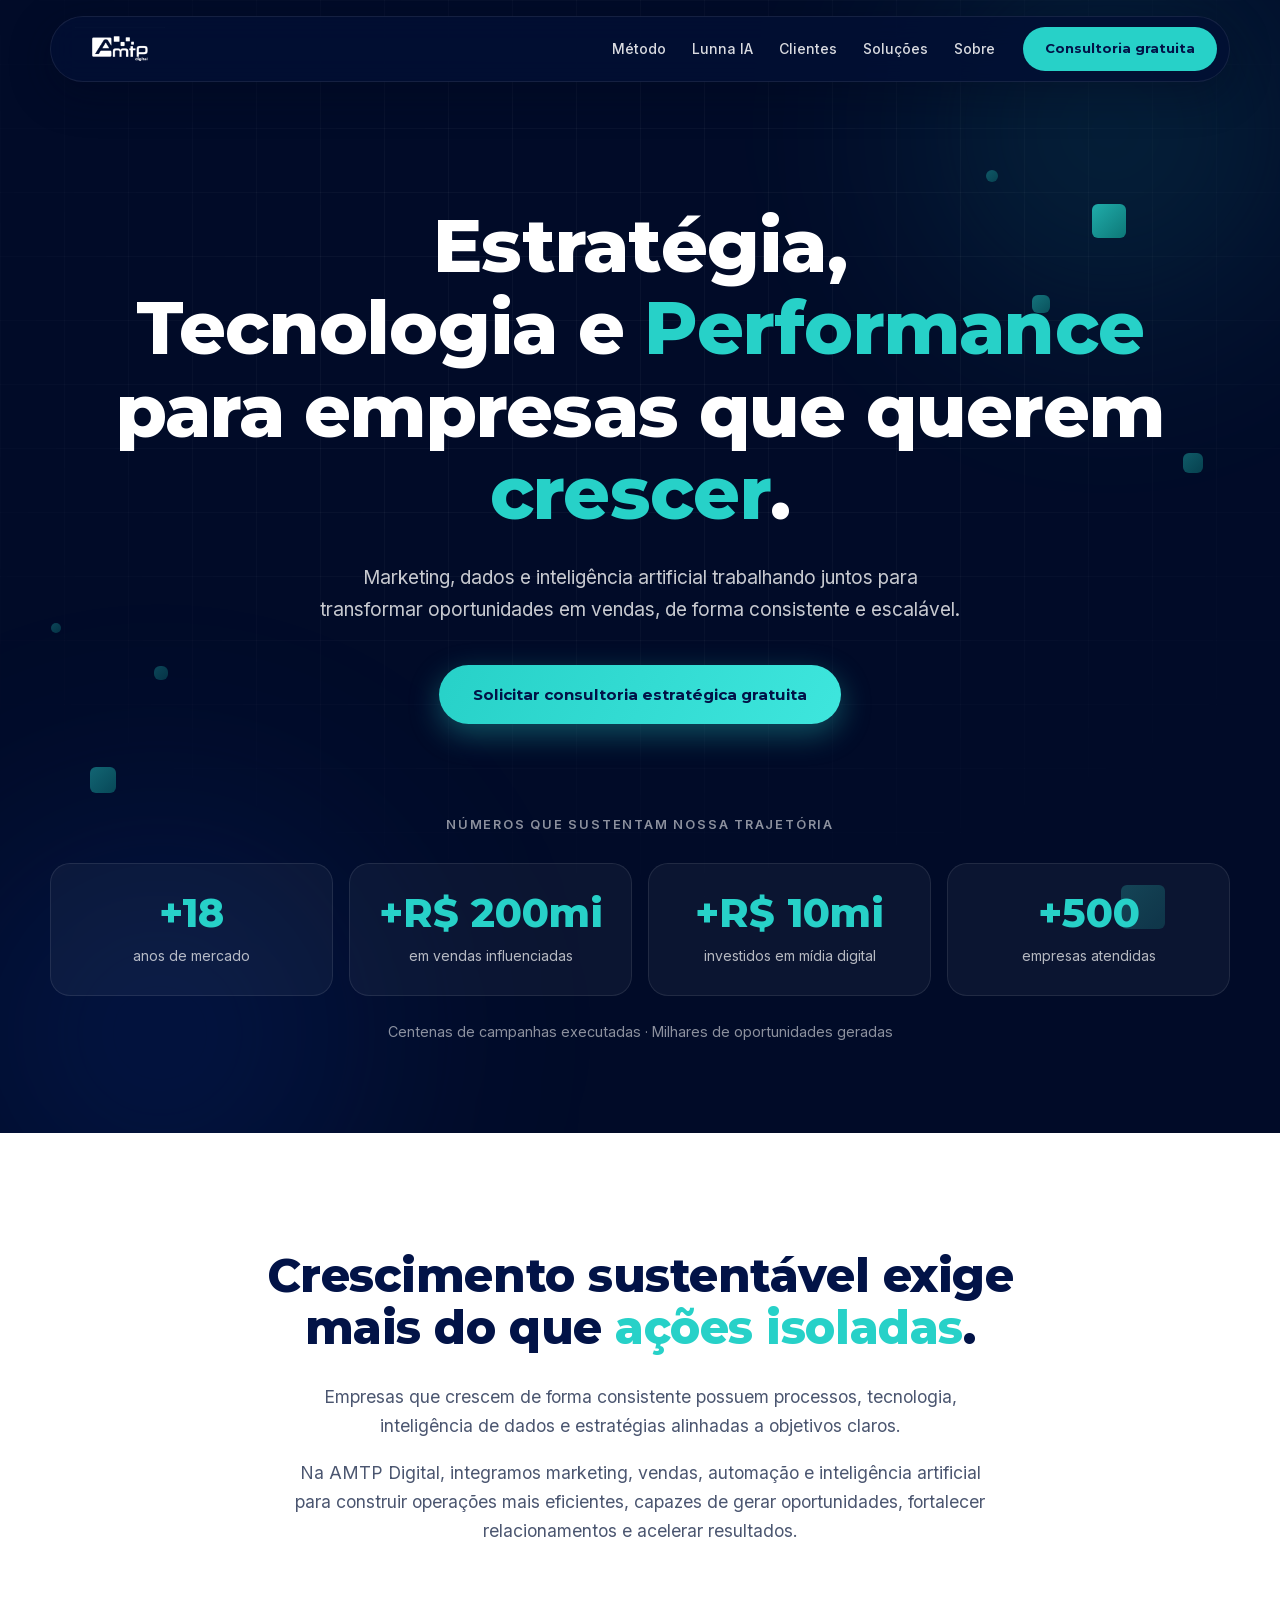
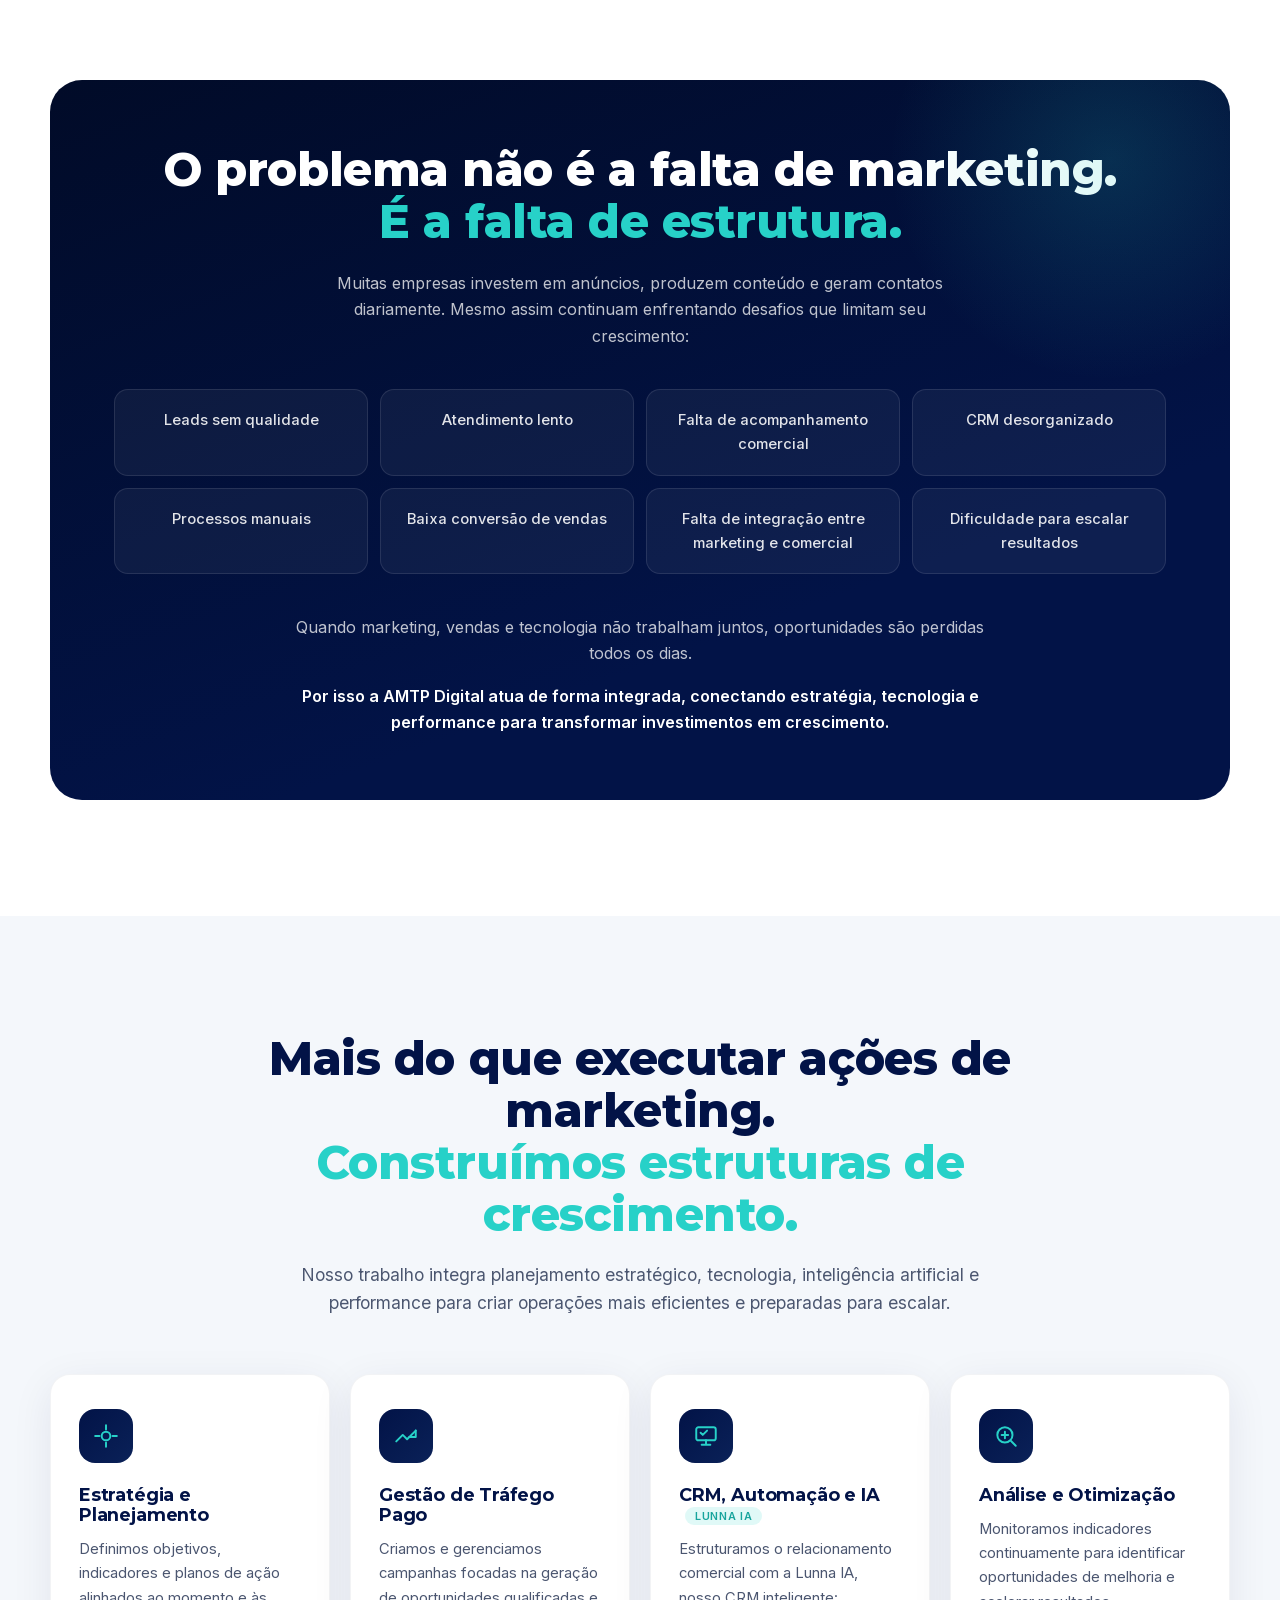
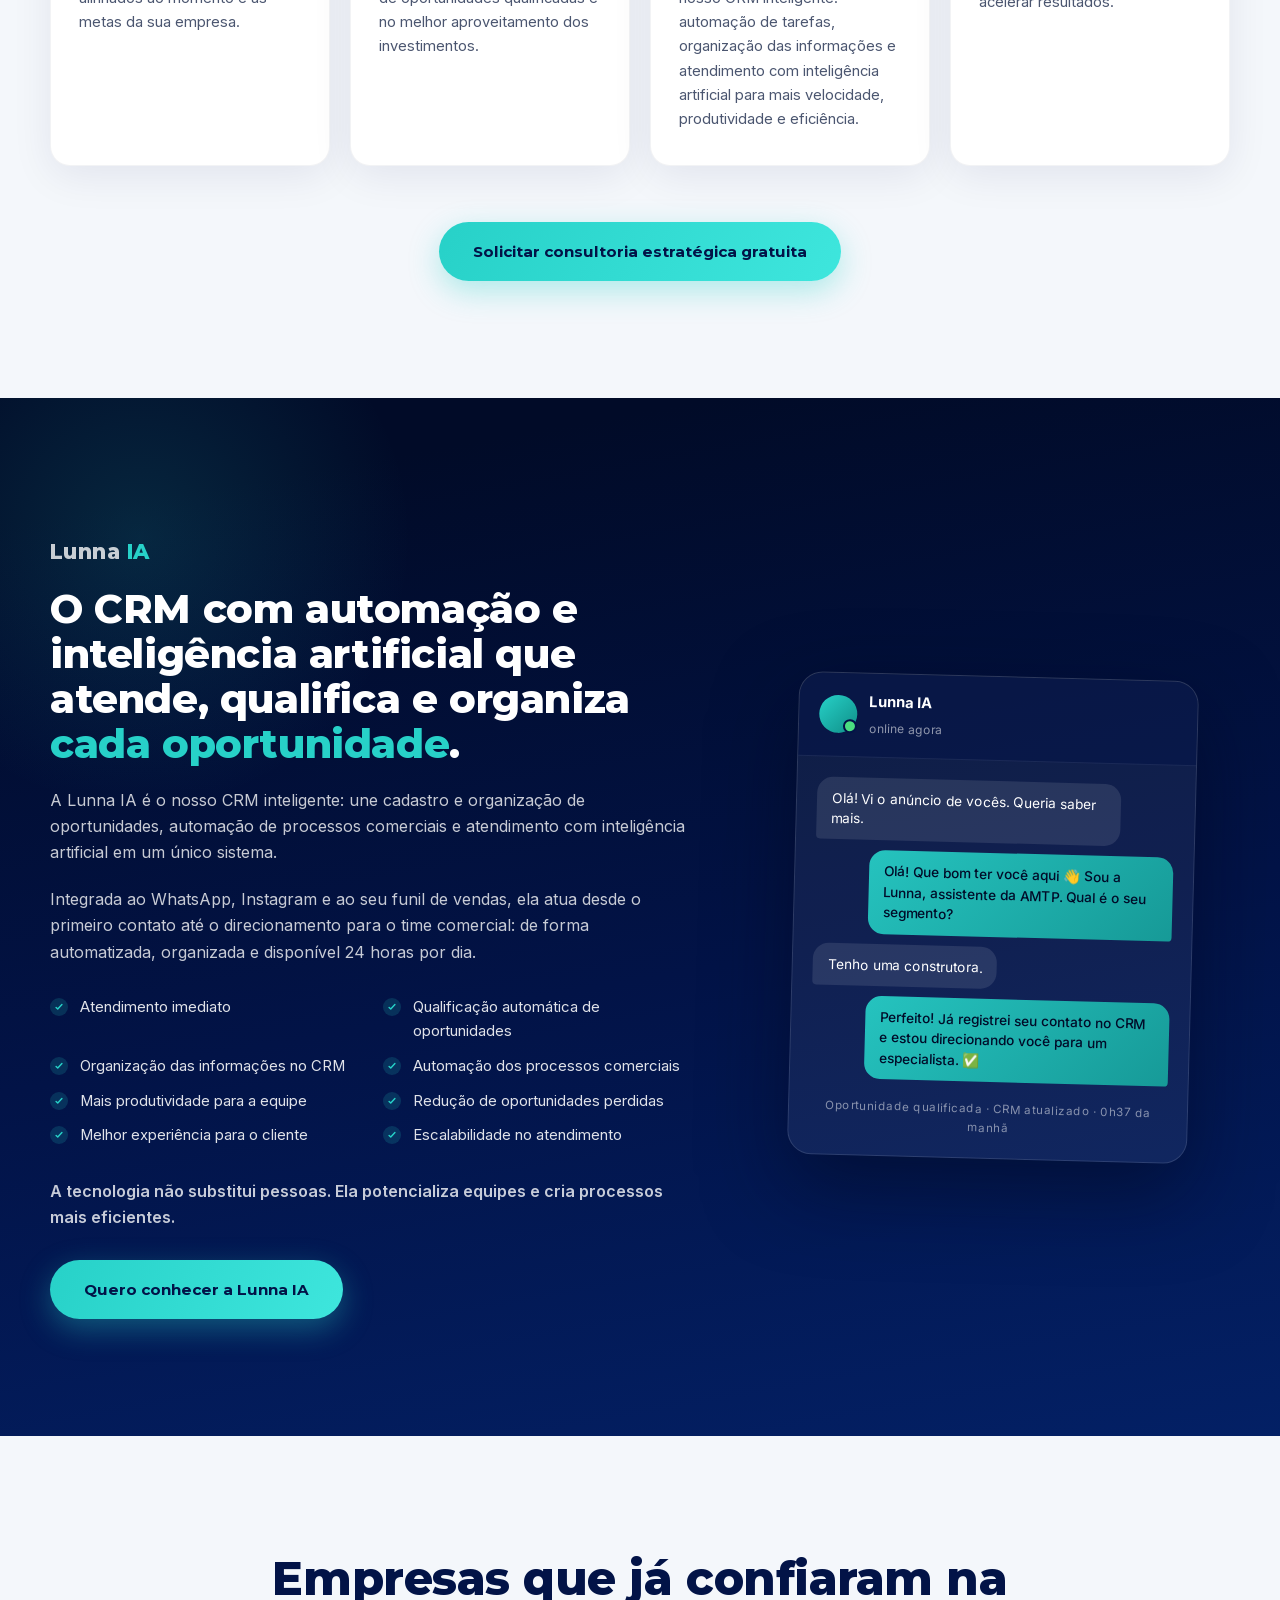
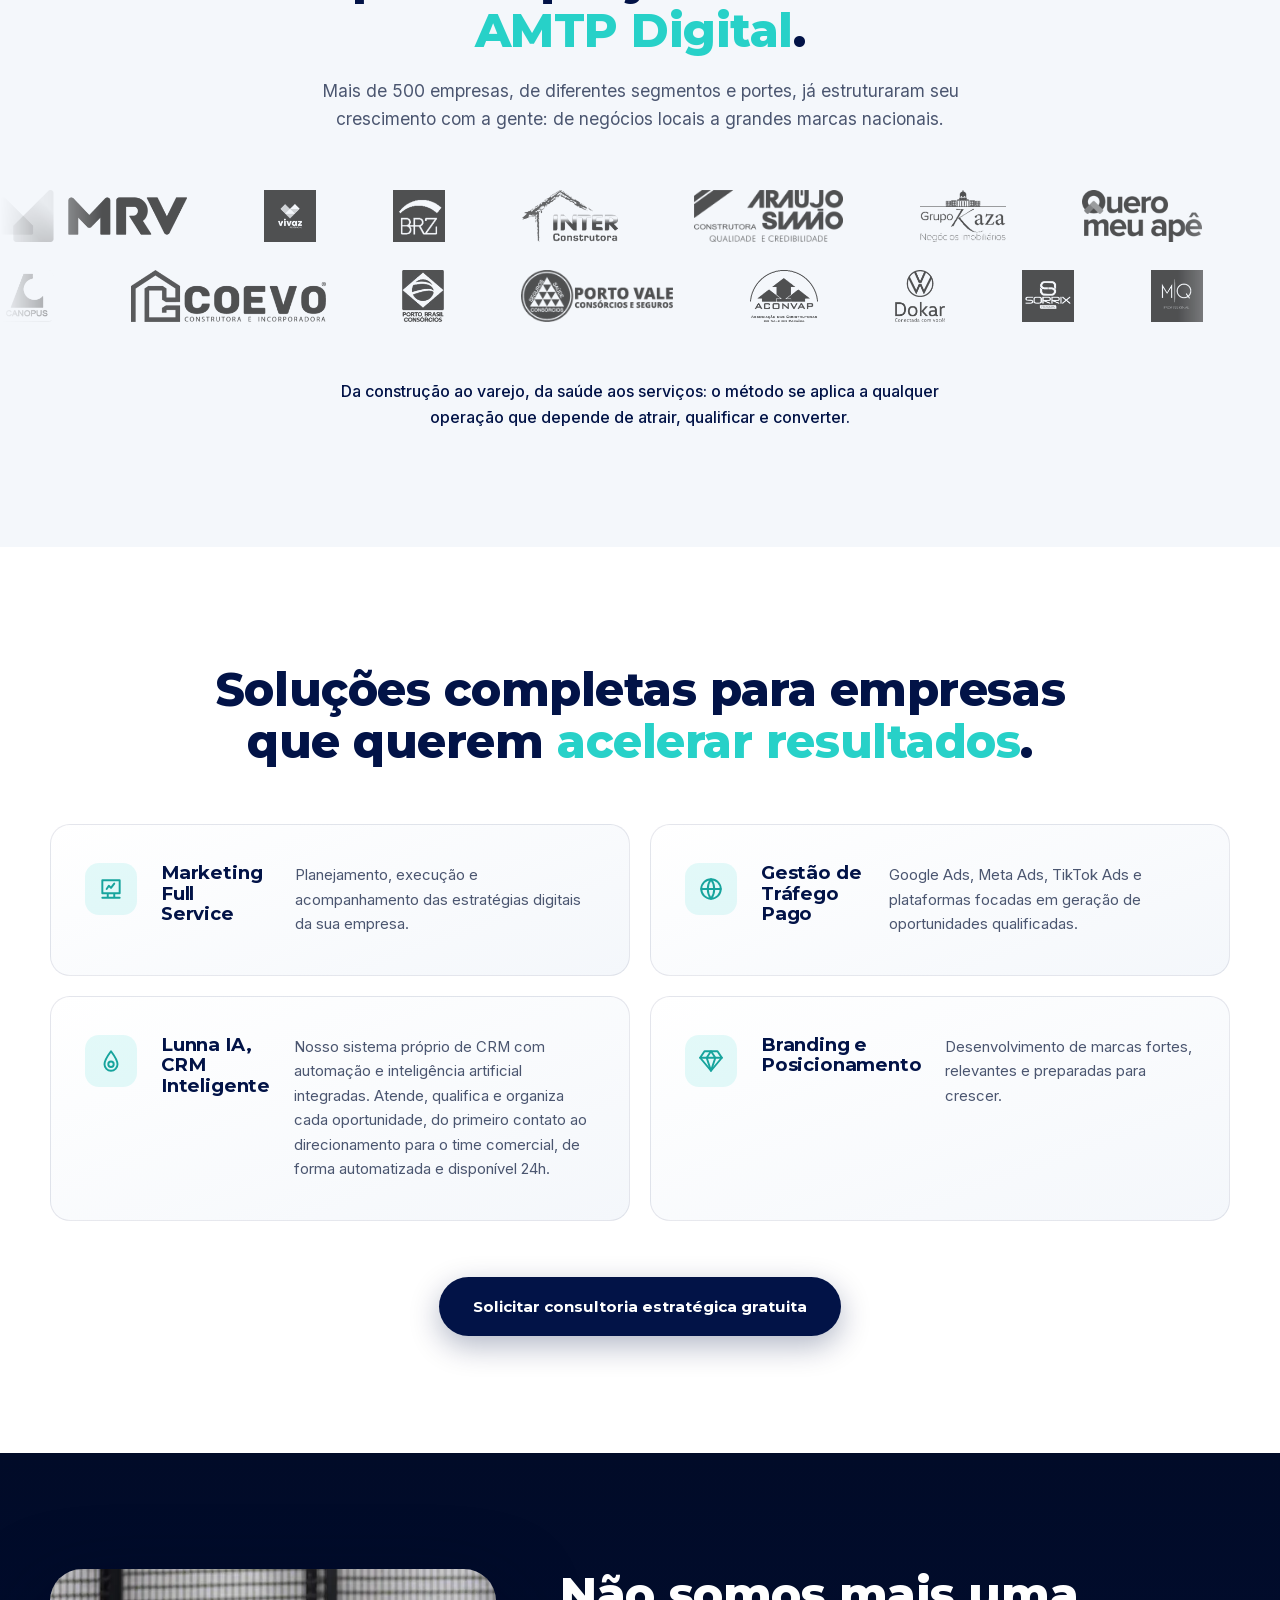
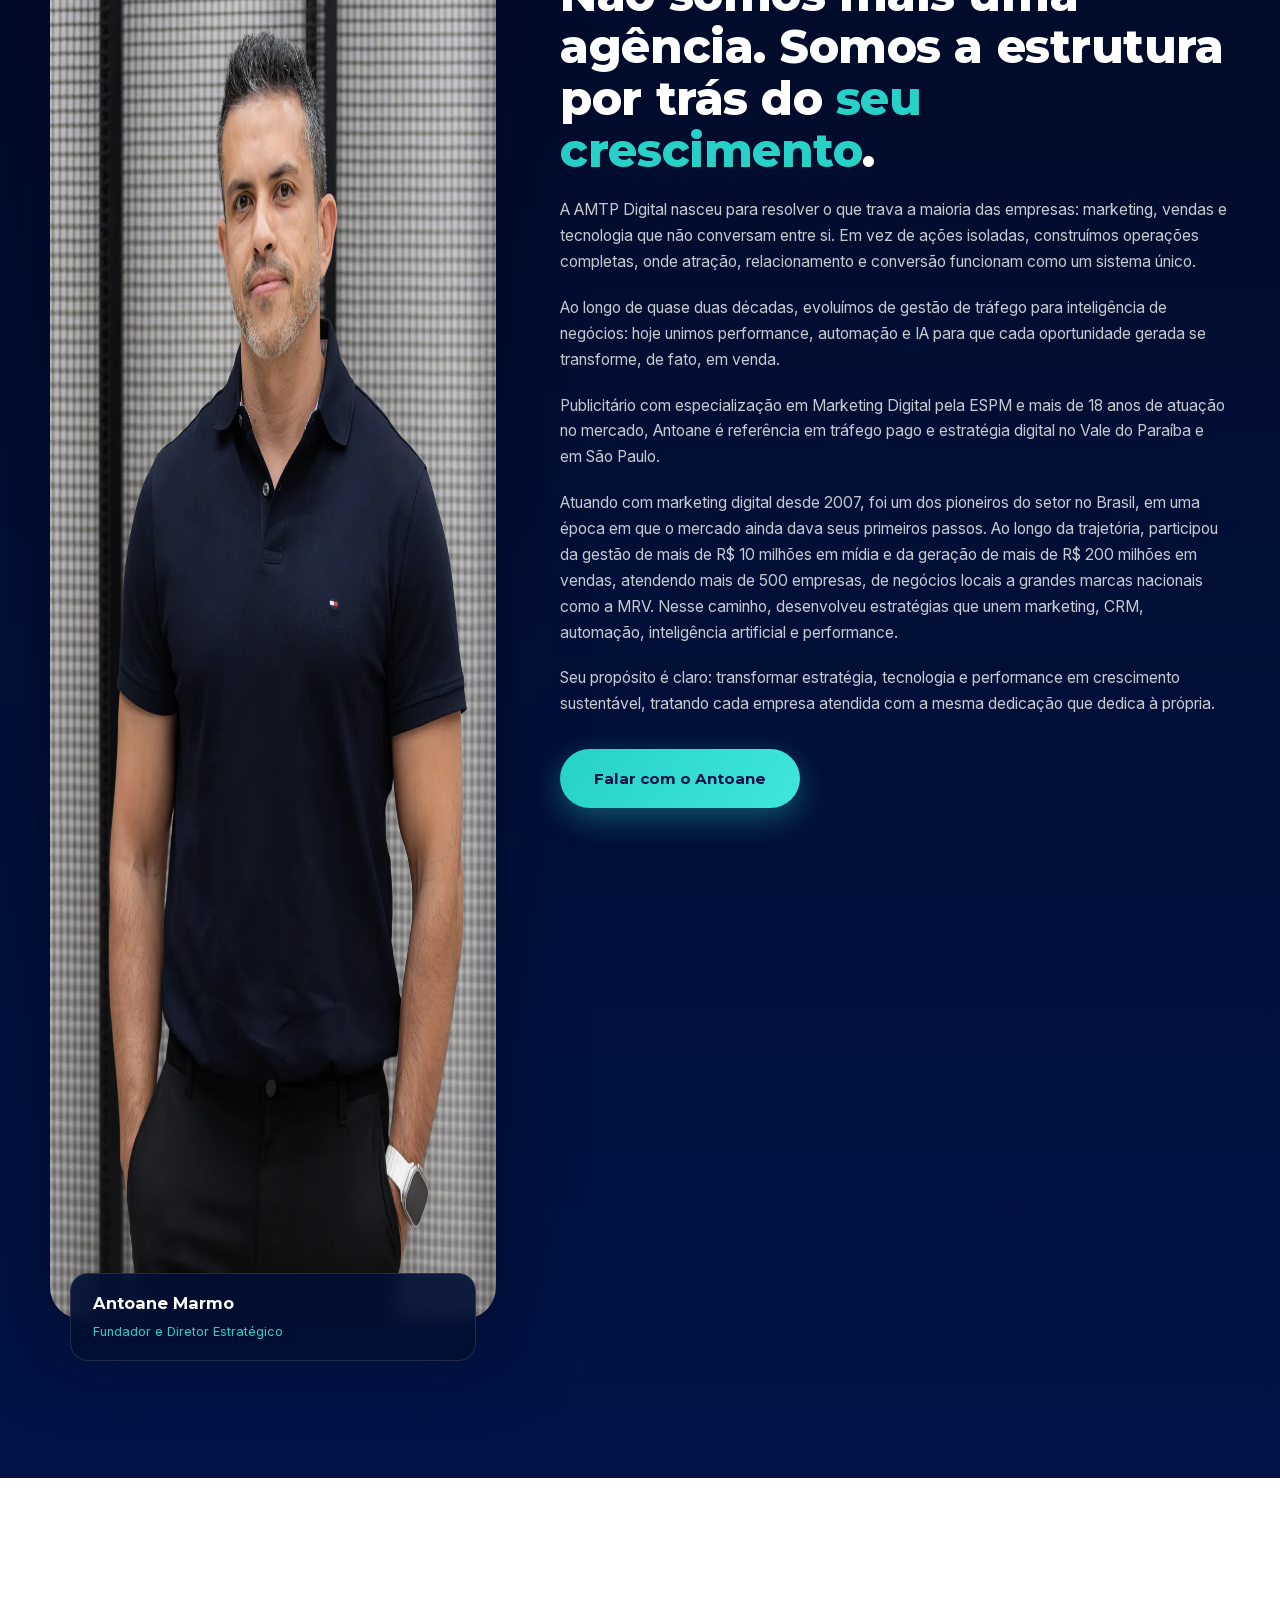
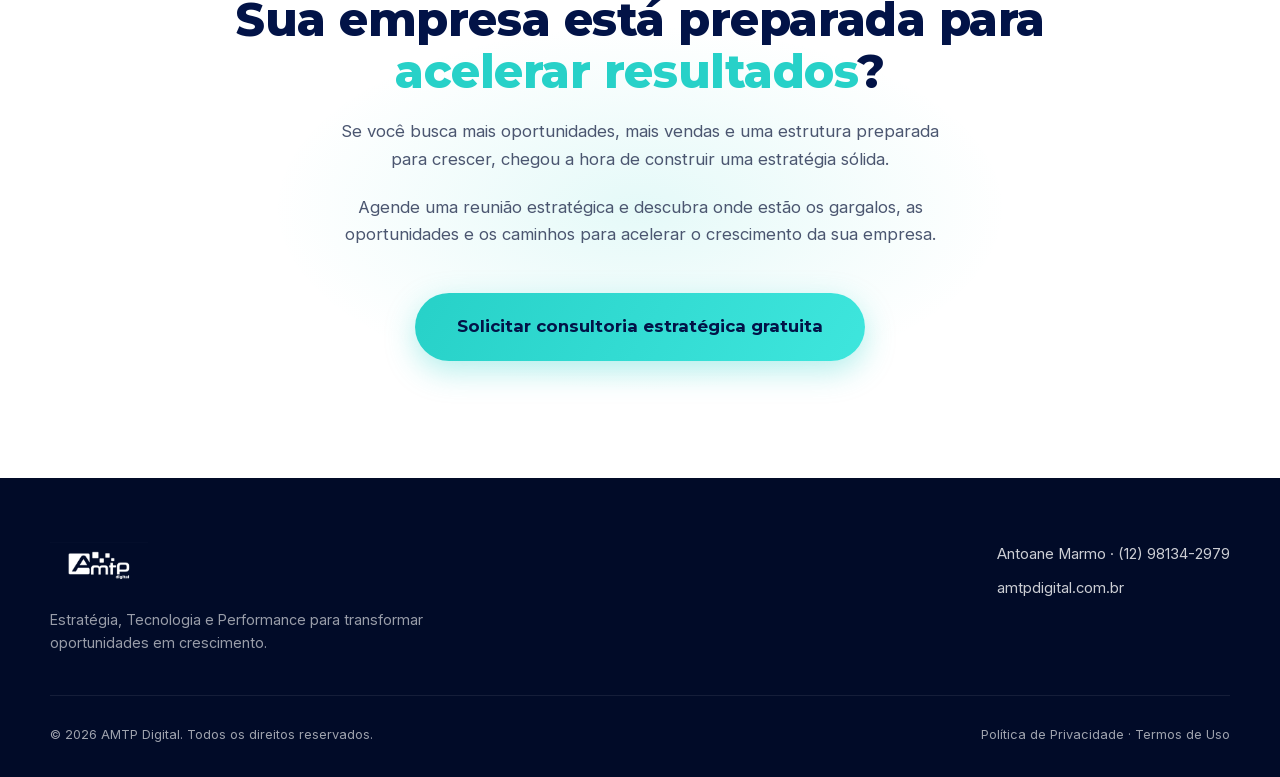
==== index.html @ a620215e "feat: AMTP Digital landing page Static landing with navy+teal brand system, client logo marquee, Lun" ====
<!DOCTYPE html>
<html lang="pt-BR">
<head>
  <meta charset="UTF-8">
  <meta name="viewport" content="width=device-width, initial-scale=1.0">
  <title>AMTP Digital | Estratégia, Tecnologia e Performance</title>
  <meta name="description" content="Marketing, dados e inteligência artificial trabalhando juntos para transformar oportunidades em vendas, de forma consistente e escalável. +18 anos de mercado, +500 empresas atendidas.">
  <link rel="icon" type="image/png" href="favicon.png">
  <link rel="apple-touch-icon" href="apple-touch-icon.png">
  <link rel="preload" href="assets/fonts/montserrat-var.woff2" as="font" type="font/woff2" crossorigin>
  <link rel="preload" href="assets/fonts/inter-var.woff2" as="font" type="font/woff2" crossorigin>
  <link rel="stylesheet" href="assets/css/style.css">
  <meta property="og:title" content="AMTP Digital | Estratégia, Tecnologia e Performance">
  <meta property="og:description" content="Marketing, dados e inteligência artificial trabalhando juntos para transformar oportunidades em vendas, de forma consistente e escalável.">
  <meta property="og:image" content="https://amtpdigital.com.br/assets/img/og.jpg">
  <meta property="og:type" content="website">
  <meta property="og:locale" content="pt_BR">
</head>
<body>

  <header class="nav" id="nav">
    <div class="nav__inner">
      <a href="#topo" class="nav__logo" aria-label="AMTP Digital">
        <img src="assets/img/logo-white.webp" alt="AMTP Digital" width="143" height="70">
      </a>
      <nav class="nav__links" aria-label="Principal">
        <a href="#metodo">Método</a>
        <a href="#lunna">Lunna IA</a>
        <a href="#clientes">Clientes</a>
        <a href="#solucoes">Soluções</a>
        <a href="#sobre">Sobre</a>
      </nav>
      <a class="btn btn--nav" href="https://wa.me/5512981342979?text=Ol%C3%A1!%20Quero%20solicitar%20a%20consultoria%20estrat%C3%A9gica%20gratuita%20da%20AMTP%20Digital." target="_blank" rel="noopener">Consultoria gratuita</a>
      <button class="nav__burger" id="burger" aria-label="Abrir menu" aria-expanded="false">
        <span></span><span></span><span></span>
      </button>
    </div>
    <div class="nav__mobile" id="navMobile">
      <a href="#metodo">Método</a>
      <a href="#lunna">Lunna IA</a>
      <a href="#clientes">Clientes</a>
      <a href="#solucoes">Soluções</a>
      <a href="#sobre">Sobre</a>
      <a class="btn btn--primary" href="https://wa.me/5512981342979?text=Ol%C3%A1!%20Quero%20solicitar%20a%20consultoria%20estrat%C3%A9gica%20gratuita%20da%20AMTP%20Digital." target="_blank" rel="noopener">Solicitar consultoria gratuita</a>
    </div>
  </header>

  <main id="topo">

    <!-- HERO -->
    <section class="hero">
      <div class="hero__bg" aria-hidden="true">
        <div class="hero__glow hero__glow--1"></div>
        <div class="hero__glow hero__glow--2"></div>
        <div class="hero__grid"></div>
        <div class="hero__pixels">
          <span class="px px--1"></span><span class="px px--2"></span><span class="px px--3"></span>
          <span class="px px--4"></span><span class="px px--5"></span><span class="px px--6"></span>
          <span class="px px--7"></span><span class="px px--8"></span>
        </div>
      </div>
      <div class="container hero__content">
        <h1 class="hero__title">
          <span class="line">Estratégia,</span>
          <span class="line">Tecnologia e <em>Performance</em></span>
          <span class="line">para empresas que querem <em>crescer</em>.</span>
        </h1>
        <p class="hero__sub">Marketing, dados e inteligência artificial trabalhando juntos para transformar oportunidades em vendas, de forma consistente e escalável.</p>
        <div class="hero__cta">
          <a class="btn btn--primary btn--lg" href="https://wa.me/5512981342979?text=Ol%C3%A1!%20Quero%20solicitar%20a%20consultoria%20estrat%C3%A9gica%20gratuita%20da%20AMTP%20Digital." target="_blank" rel="noopener">Solicitar consultoria estratégica gratuita</a>
        </div>
      </div>
      <div class="container hero__stats reveal">
        <p class="hero__stats-title">Números que sustentam nossa trajetória</p>
        <div class="stats">
          <div class="stat">
            <span class="stat__num"><span class="count" data-to="18" data-prefix="+">0</span></span>
            <span class="stat__label">anos de mercado</span>
          </div>
          <div class="stat">
            <span class="stat__num"><span class="count" data-to="200" data-prefix="+R$ " data-suffix="mi">0</span></span>
            <span class="stat__label">em vendas influenciadas</span>
          </div>
          <div class="stat">
            <span class="stat__num"><span class="count" data-to="10" data-prefix="+R$ " data-suffix="mi">0</span></span>
            <span class="stat__label">investidos em mídia digital</span>
          </div>
          <div class="stat">
            <span class="stat__num"><span class="count" data-to="500" data-prefix="+">0</span></span>
            <span class="stat__label">empresas atendidas</span>
          </div>
        </div>
        <p class="stats__extra">Centenas de campanhas executadas · Milhares de oportunidades geradas</p>
      </div>
    </section>

    <!-- CRESCIMENTO SUSTENTÁVEL -->
    <section class="section intro" id="metodo">
      <div class="container container--narrow">
        <h2 class="reveal">Crescimento sustentável exige mais do que <em>ações isoladas</em>.</h2>
        <p class="reveal">Empresas que crescem de forma consistente possuem processos, tecnologia, inteligência de dados e estratégias alinhadas a objetivos claros.</p>
        <p class="reveal">Na AMTP Digital, integramos marketing, vendas, automação e inteligência artificial para construir operações mais eficientes, capazes de gerar oportunidades, fortalecer relacionamentos e acelerar resultados.</p>
      </div>
    </section>

    <!-- O DESAFIO -->
    <section class="section challenge">
      <div class="container">
        <div class="challenge__card reveal">
          <h2>O problema não é a falta de marketing.<br><em>É a falta de estrutura.</em></h2>
          <p class="challenge__lead">Muitas empresas investem em anúncios, produzem conteúdo e geram contatos diariamente. Mesmo assim continuam enfrentando desafios que limitam seu crescimento:</p>
          <ul class="challenge__grid">
            <li>Leads sem qualidade</li>
            <li>Atendimento lento</li>
            <li>Falta de acompanhamento comercial</li>
            <li>CRM desorganizado</li>
            <li>Processos manuais</li>
            <li>Baixa conversão de vendas</li>
            <li>Falta de integração entre marketing e comercial</li>
            <li>Dificuldade para escalar resultados</li>
          </ul>
          <p class="challenge__close">Quando marketing, vendas e tecnologia não trabalham juntos, oportunidades são perdidas todos os dias.</p>
          <p class="challenge__close challenge__close--strong">Por isso a AMTP Digital atua de forma integrada, conectando estratégia, tecnologia e performance para transformar investimentos em crescimento.</p>
        </div>
      </div>
    </section>

    <!-- COMO ACELERA -->
    <section class="section pillars">
      <div class="container">
        <h2 class="section__title reveal">Mais do que executar ações de marketing.<br><em>Construímos estruturas de crescimento.</em></h2>
        <p class="section__lead reveal">Nosso trabalho integra planejamento estratégico, tecnologia, inteligência artificial e performance para criar operações mais eficientes e preparadas para escalar.</p>
        <div class="pillars__grid">
          <article class="pillar reveal">
            <div class="pillar__icon" aria-hidden="true">
              <svg viewBox="0 0 24 24" fill="none" stroke="currentColor" stroke-width="1.8" stroke-linecap="round" stroke-linejoin="round"><path d="M12 2v4M12 18v4M2 12h4M18 12h4"/><circle cx="12" cy="12" r="4"/></svg>
            </div>
            <h3>Estratégia e Planejamento</h3>
            <p>Definimos objetivos, indicadores e planos de ação alinhados ao momento e às metas da sua empresa.</p>
          </article>
          <article class="pillar reveal">
            <div class="pillar__icon" aria-hidden="true">
              <svg viewBox="0 0 24 24" fill="none" stroke="currentColor" stroke-width="1.8" stroke-linecap="round" stroke-linejoin="round"><path d="M3 17l6-6 4 4 8-8"/><path d="M21 7v6h-6"/></svg>
            </div>
            <h3>Gestão de Tráfego Pago</h3>
            <p>Criamos e gerenciamos campanhas focadas na geração de oportunidades qualificadas e no melhor aproveitamento dos investimentos.</p>
          </article>
          <article class="pillar reveal">
            <div class="pillar__icon" aria-hidden="true">
              <svg viewBox="0 0 24 24" fill="none" stroke="currentColor" stroke-width="1.8" stroke-linecap="round" stroke-linejoin="round"><rect x="3" y="4" width="18" height="12" rx="2"/><path d="M8 20h8M12 16v4M7 9l2 2 4-4"/></svg>
            </div>
            <h3>CRM, Automação e IA <span class="pillar__tag">Lunna IA</span></h3>
            <p>Estruturamos o relacionamento comercial com a Lunna IA, nosso CRM inteligente: automação de tarefas, organização das informações e atendimento com inteligência artificial para mais velocidade, produtividade e eficiência.</p>
          </article>
          <article class="pillar reveal">
            <div class="pillar__icon" aria-hidden="true">
              <svg viewBox="0 0 24 24" fill="none" stroke="currentColor" stroke-width="1.8" stroke-linecap="round" stroke-linejoin="round"><circle cx="11" cy="11" r="7"/><path d="M21 21l-4.35-4.35M11 8v6M8 11h6"/></svg>
            </div>
            <h3>Análise e Otimização</h3>
            <p>Monitoramos indicadores continuamente para identificar oportunidades de melhoria e acelerar resultados.</p>
          </article>
        </div>
        <div class="section__cta reveal">
          <a class="btn btn--primary btn--lg" href="https://wa.me/5512981342979?text=Ol%C3%A1!%20Quero%20solicitar%20a%20consultoria%20estrat%C3%A9gica%20gratuita%20da%20AMTP%20Digital." target="_blank" rel="noopener">Solicitar consultoria estratégica gratuita</a>
        </div>
      </div>
    </section>

    <!-- LUNNA IA -->
    <section class="section lunna" id="lunna">
      <div class="container lunna__wrap">
        <div class="lunna__text">
          <p class="lunna__brand reveal">Lunna <span>IA</span></p>
          <h2 class="reveal">O CRM com automação e inteligência artificial que atende, qualifica e organiza <em>cada oportunidade</em>.</h2>
          <p class="reveal">A Lunna IA é o nosso CRM inteligente: une cadastro e organização de oportunidades, automação de processos comerciais e atendimento com inteligência artificial em um único sistema.</p>
          <p class="reveal">Integrada ao WhatsApp, Instagram e ao seu funil de vendas, ela atua desde o primeiro contato até o direcionamento para o time comercial: de forma automatizada, organizada e disponível 24 horas por dia.</p>
          <ul class="lunna__benefits reveal">
            <li>Atendimento imediato</li>
            <li>Qualificação automática de oportunidades</li>
            <li>Organização das informações no CRM</li>
            <li>Automação dos processos comerciais</li>
            <li>Mais produtividade para a equipe</li>
            <li>Redução de oportunidades perdidas</li>
            <li>Melhor experiência para o cliente</li>
            <li>Escalabilidade no atendimento</li>
          </ul>
          <p class="lunna__note reveal">A tecnologia não substitui pessoas. Ela potencializa equipes e cria processos mais eficientes.</p>
          <div class="reveal">
            <a class="btn btn--primary btn--lg" href="https://wa.me/5512981342979?text=Ol%C3%A1!%20Quero%20conhecer%20a%20Lunna%20IA." target="_blank" rel="noopener">Quero conhecer a Lunna IA</a>
          </div>
        </div>
        <div class="lunna__visual reveal" aria-hidden="true">
          <div class="chat">
            <div class="chat__header">
              <span class="chat__dot"></span>
              <div>
                <strong>Lunna IA</strong>
                <small>online agora</small>
              </div>
            </div>
            <div class="chat__body">
              <div class="chat__msg chat__msg--in">Olá! Vi o anúncio de vocês. Queria saber mais.</div>
              <div class="chat__msg chat__msg--out">Olá! Que bom ter você aqui 👋 Sou a Lunna, assistente da AMTP. Qual é o seu segmento?</div>
              <div class="chat__msg chat__msg--in">Tenho uma construtora.</div>
              <div class="chat__msg chat__msg--out">Perfeito! Já registrei seu contato no CRM e estou direcionando você para um especialista. ✅</div>
              <div class="chat__status">Oportunidade qualificada · CRM atualizado · 0h37 da manhã</div>
            </div>
          </div>
        </div>
      </div>
    </section>

    <!-- CLIENTES -->
    <section class="section clients" id="clientes">
      <div class="container">
        <h2 class="section__title reveal">Empresas que já confiaram na <em>AMTP Digital</em>.</h2>
        <p class="section__lead reveal">Mais de 500 empresas, de diferentes segmentos e portes, já estruturaram seu crescimento com a gente: de negócios locais a grandes marcas nacionais.</p>
      </div>
      <div class="marquee reveal" aria-label="Logotipos de clientes">
        <div class="marquee__track">
          <div class="marquee__group">
            <img src="assets/logos/mrv.webp" alt="MRV" height="44">
            <img src="assets/logos/vivaz.webp" alt="Vivaz" height="52">
            <img src="assets/logos/brz.webp" alt="BRZ Empreendimentos" height="52">
            <img src="assets/logos/inter.webp" alt="Inter Construtora" height="52">
            <img src="assets/logos/araujo-simao.webp" alt="Construtora Araújo Simão" height="46">
            <img src="assets/logos/grupo-kaza.webp" alt="Grupo Kaza" height="48">
            <img src="assets/logos/quero-meu-ape.webp" alt="Quero Meu Apê" height="44">
            <img src="assets/logos/nipbr.webp" alt="NIPBR" height="42">
            <img src="assets/logos/tony.webp" alt="Tony Veículos" height="40">
            <img src="assets/logos/emagrecentro.webp" alt="Emagrecentro" height="30">
          </div>
          <div class="marquee__group" aria-hidden="true">
            <img src="assets/logos/mrv.webp" alt="" height="44">
            <img src="assets/logos/vivaz.webp" alt="" height="52">
            <img src="assets/logos/brz.webp" alt="" height="52">
            <img src="assets/logos/inter.webp" alt="" height="52">
            <img src="assets/logos/araujo-simao.webp" alt="" height="46">
            <img src="assets/logos/grupo-kaza.webp" alt="" height="48">
            <img src="assets/logos/quero-meu-ape.webp" alt="" height="44">
            <img src="assets/logos/nipbr.webp" alt="" height="42">
            <img src="assets/logos/tony.webp" alt="" height="40">
            <img src="assets/logos/emagrecentro.webp" alt="" height="30">
          </div>
        </div>
        <div class="marquee__track marquee__track--reverse">
          <div class="marquee__group">
            <img src="assets/logos/canopus.webp" alt="Canopus" height="50">
            <img src="assets/logos/coevo.webp" alt="Coevo Construtora e Incorporadora" height="44">
            <img src="assets/logos/porto-brasil.webp" alt="Porto Brasil Consórcios" height="52">
            <img src="assets/logos/porto-vale.webp" alt="Porto Vale Consórcios e Seguros" height="46">
            <img src="assets/logos/aconvap.webp" alt="Aconvap" height="52">
            <img src="assets/logos/dokar.webp" alt="Dokar Veículos" height="52">
            <img src="assets/logos/sorrix.webp" alt="Sorrix" height="52">
            <img src="assets/logos/mq-hair.webp" alt="MQ Professional" height="52">
            <img src="assets/logos/integra.webp" alt="Integra" height="40">
          </div>
          <div class="marquee__group" aria-hidden="true">
            <img src="assets/logos/canopus.webp" alt="" height="50">
            <img src="assets/logos/coevo.webp" alt="" height="44">
            <img src="assets/logos/porto-brasil.webp" alt="" height="52">
            <img src="assets/logos/porto-vale.webp" alt="" height="46">
            <img src="assets/logos/aconvap.webp" alt="" height="52">
            <img src="assets/logos/dokar.webp" alt="" height="52">
            <img src="assets/logos/sorrix.webp" alt="" height="52">
            <img src="assets/logos/mq-hair.webp" alt="" height="52">
            <img src="assets/logos/integra.webp" alt="" height="40">
          </div>
        </div>
      </div>
      <div class="container">
        <p class="clients__close reveal">Da construção ao varejo, da saúde aos serviços: o método se aplica a qualquer operação que depende de atrair, qualificar e converter.</p>
      </div>
    </section>

    <!-- SOLUÇÕES -->
    <section class="section solutions" id="solucoes">
      <div class="container">
        <h2 class="section__title reveal">Soluções completas para empresas que querem <em>acelerar resultados</em>.</h2>
        <div class="solutions__grid">
          <article class="solution reveal">
            <span class="solution__num" aria-hidden="true">
              <svg viewBox="0 0 24 24" fill="none" stroke="currentColor" stroke-width="1.8" stroke-linecap="round" stroke-linejoin="round"><path d="M4 4h16v12H4zM4 20h16M9 16v4M15 16v4"/><path d="M8 12l2-3 2 2 3-4"/></svg>
            </span>
            <h3>Marketing Full Service</h3>
            <p>Planejamento, execução e acompanhamento das estratégias digitais da sua empresa.</p>
          </article>
          <article class="solution reveal">
            <span class="solution__num" aria-hidden="true">
              <svg viewBox="0 0 24 24" fill="none" stroke="currentColor" stroke-width="1.8" stroke-linecap="round" stroke-linejoin="round"><circle cx="12" cy="12" r="9"/><path d="M12 3a15 15 0 010 18M12 3a15 15 0 000 18M3 12h18"/></svg>
            </span>
            <h3>Gestão de Tráfego Pago</h3>
            <p>Google Ads, Meta Ads, TikTok Ads e plataformas focadas em geração de oportunidades qualificadas.</p>
          </article>
          <article class="solution reveal">
            <span class="solution__num" aria-hidden="true">
              <svg viewBox="0 0 24 24" fill="none" stroke="currentColor" stroke-width="1.8" stroke-linecap="round" stroke-linejoin="round"><path d="M12 3a6 6 0 016 6c0 4-6 12-6 12S6 13 6 9a6 6 0 016-6z" transform="rotate(180 12 12)"/><circle cx="12" cy="15" r="2.5"/></svg>
            </span>
            <h3>Lunna IA, CRM Inteligente</h3>
            <p>Nosso sistema próprio de CRM com automação e inteligência artificial integradas. Atende, qualifica e organiza cada oportunidade, do primeiro contato ao direcionamento para o time comercial, de forma automatizada e disponível 24h.</p>
          </article>
          <article class="solution reveal">
            <span class="solution__num" aria-hidden="true">
              <svg viewBox="0 0 24 24" fill="none" stroke="currentColor" stroke-width="1.8" stroke-linecap="round" stroke-linejoin="round"><path d="M6 3h12l4 6-10 12L2 9z"/><path d="M2 9h20M12 21L8 9l4-6 4 6z"/></svg>
            </span>
            <h3>Branding e Posicionamento</h3>
            <p>Desenvolvimento de marcas fortes, relevantes e preparadas para crescer.</p>
          </article>
        </div>
        <div class="section__cta reveal">
          <a class="btn btn--dark btn--lg" href="https://wa.me/5512981342979?text=Ol%C3%A1!%20Quero%20solicitar%20a%20consultoria%20estrat%C3%A9gica%20gratuita%20da%20AMTP%20Digital." target="_blank" rel="noopener">Solicitar consultoria estratégica gratuita</a>
        </div>
      </div>
    </section>

    <!-- SOBRE -->
    <section class="section about" id="sobre">
      <div class="container about__wrap">
        <div class="about__photo reveal">
          <img src="assets/img/antoane.webp" alt="Antoane Marmo, fundador e diretor estratégico da AMTP Digital" width="900" height="1350" loading="lazy">
          <div class="about__badge">
            <strong>Antoane Marmo</strong>
            <span>Fundador e Diretor Estratégico</span>
          </div>
        </div>
        <div class="about__text">
          <h2 class="reveal">Não somos mais uma agência. Somos a estrutura por trás do <em>seu crescimento</em>.</h2>
          <p class="reveal">A AMTP Digital nasceu para resolver o que trava a maioria das empresas: marketing, vendas e tecnologia que não conversam entre si. Em vez de ações isoladas, construímos operações completas, onde atração, relacionamento e conversão funcionam como um sistema único.</p>
          <p class="reveal">Ao longo de quase duas décadas, evoluímos de gestão de tráfego para inteligência de negócios: hoje unimos performance, automação e IA para que cada oportunidade gerada se transforme, de fato, em venda.</p>
          <p class="reveal">Publicitário com especialização em Marketing Digital pela ESPM e mais de 18 anos de atuação no mercado, Antoane é referência em tráfego pago e estratégia digital no Vale do Paraíba e em São Paulo.</p>
          <p class="reveal">Atuando com marketing digital desde 2007, foi um dos pioneiros do setor no Brasil, em uma época em que o mercado ainda dava seus primeiros passos. Ao longo da trajetória, participou da gestão de mais de R$ 10 milhões em mídia e da geração de mais de R$ 200 milhões em vendas, atendendo mais de 500 empresas, de negócios locais a grandes marcas nacionais como a MRV. Nesse caminho, desenvolveu estratégias que unem marketing, CRM, automação, inteligência artificial e performance.</p>
          <p class="reveal">Seu propósito é claro: transformar estratégia, tecnologia e performance em crescimento sustentável, tratando cada empresa atendida com a mesma dedicação que dedica à própria.</p>
          <div class="reveal">
            <a class="btn btn--primary btn--lg" href="https://wa.me/5512981342979?text=Ol%C3%A1%2C%20Antoane!%20Quero%20solicitar%20a%20consultoria%20estrat%C3%A9gica%20gratuita%20da%20AMTP%20Digital." target="_blank" rel="noopener">Falar com o Antoane</a>
          </div>
        </div>
      </div>
    </section>

    <!-- CTA FINAL -->
    <section class="section final">
      <div class="container container--narrow final__inner reveal">
        <h2>Sua empresa está preparada para <em>acelerar resultados</em>?</h2>
        <p>Se você busca mais oportunidades, mais vendas e uma estrutura preparada para crescer, chegou a hora de construir uma estratégia sólida.</p>
        <p>Agende uma reunião estratégica e descubra onde estão os gargalos, as oportunidades e os caminhos para acelerar o crescimento da sua empresa.</p>
        <a class="btn btn--primary btn--xl" href="https://wa.me/5512981342979?text=Ol%C3%A1!%20Quero%20solicitar%20a%20consultoria%20estrat%C3%A9gica%20gratuita%20da%20AMTP%20Digital." target="_blank" rel="noopener">Solicitar consultoria estratégica gratuita</a>
      </div>
    </section>

  </main>

  <footer class="footer">
    <div class="container footer__inner">
      <div class="footer__brand">
        <img src="assets/img/logo-white.webp" alt="AMTP Digital" width="122" height="60" loading="lazy">
        <p>Estratégia, Tecnologia e Performance para transformar oportunidades em crescimento.</p>
      </div>
      <div class="footer__contact">
        <a href="https://wa.me/5512981342979" target="_blank" rel="noopener">Antoane Marmo · (12) 98134-2979</a>
        <a href="https://amtpdigital.com.br">amtpdigital.com.br</a>
      </div>
    </div>
    <div class="container footer__legal">
      <span>© 2026 AMTP Digital. Todos os direitos reservados.</span>
      <span>Política de Privacidade · Termos de Uso</span>
    </div>
  </footer>

  <script src="assets/js/main.js" defer></script>
</body>
</html>
---- assets/css/style.css ----
/* ============ AMTP DIGITAL ============ */

@font-face {
  font-family: 'Montserrat';
  font-style: normal;
  font-weight: 400 900;
  font-display: optional;
  src: url('../fonts/montserrat-var.woff2') format('woff2');
}
@font-face {
  font-family: 'Inter';
  font-style: normal;
  font-weight: 100 900;
  font-display: optional;
  src: url('../fonts/inter-var.woff2') format('woff2');
}

:root {
  --navy: #021347;
  --navy-deep: #010b28;
  --navy-soft: #0a2158;
  --teal: #27D1C8;
  --teal-dark: #17a49d;
  --ink: #10182b;
  --ink-soft: #4b5670;
  --bg-light: #f4f7fb;
  --white: #ffffff;
  --radius: 20px;
  --radius-lg: 32px;
  --font-display: 'Montserrat', system-ui, sans-serif;
  --font-body: 'Inter', system-ui, sans-serif;
  --shadow-card: 0 10px 40px rgba(2, 19, 71, .08);
  --shadow-btn: 0 10px 30px rgba(39, 209, 200, .35);
}

* { margin: 0; padding: 0; box-sizing: border-box; }

html { scroll-behavior: smooth; }

body {
  font-family: var(--font-body);
  color: var(--ink);
  background: var(--white);
  line-height: 1.65;
  -webkit-font-smoothing: antialiased;
  overflow-x: hidden;
}

img { max-width: 100%; display: block; }

.container {
  width: min(1180px, calc(100% - 48px));
  margin-inline: auto;
}
.container--narrow { width: min(820px, calc(100% - 48px)); }

h1, h2, h3 { font-family: var(--font-display); line-height: 1.12; letter-spacing: -.01em; }

h2 { font-size: clamp(1.75rem, 1.1rem + 2.6vw, 2.9rem); font-weight: 800; color: var(--navy); }
h2 em, h1 em { font-style: normal; color: var(--teal); }

.section { padding: clamp(72px, 6vw + 40px, 130px) 0; }
.section__title { text-align: center; max-width: 880px; margin-inline: auto; }
.section__lead {
  text-align: center;
  max-width: 680px;
  margin: 20px auto 0;
  font-size: 1.075rem;
  color: var(--ink-soft);
}
.section__cta { text-align: center; margin-top: 56px; }

/* ---------- Botões ---------- */
.btn {
  display: inline-block;
  font-family: var(--font-display);
  font-weight: 700;
  text-decoration: none;
  border-radius: 999px;
  transition: transform .25s ease, box-shadow .25s ease, background .25s ease;
  will-change: transform;
}
.btn--primary {
  background: linear-gradient(120deg, var(--teal), #3ee6dd);
  color: var(--navy);
  box-shadow: var(--shadow-btn);
}
.btn--primary:hover { transform: translateY(-3px); box-shadow: 0 16px 40px rgba(39, 209, 200, .5); }
.btn--dark {
  background: var(--navy);
  color: var(--white);
  box-shadow: 0 10px 30px rgba(2, 19, 71, .3);
}
.btn--dark:hover { transform: translateY(-3px); box-shadow: 0 16px 40px rgba(2, 19, 71, .42); }
.btn--nav { padding: 11px 22px; font-size: .82rem; background: var(--teal); color: var(--navy); }
.btn--nav:hover { transform: translateY(-2px); box-shadow: var(--shadow-btn); }
.btn--lg { padding: 17px 34px; font-size: .95rem; }
.btn--xl { padding: 20px 42px; font-size: 1.05rem; }

/* ---------- Navbar ---------- */
.nav {
  position: fixed;
  top: 16px;
  left: 0;
  right: 0;
  z-index: 100;
}
.nav__inner {
  width: min(1180px, calc(100% - 32px));
  margin-inline: auto;
  display: flex;
  align-items: center;
  gap: 28px;
  padding: 10px 12px 10px 24px;
  border-radius: 999px;
  background: rgba(2, 15, 52, .82);
  backdrop-filter: blur(14px);
  -webkit-backdrop-filter: blur(14px);
  border: 1px solid rgba(255, 255, 255, .08);
  box-shadow: 0 12px 40px rgba(1, 8, 30, .35);
}
.nav__logo img { height: 44px; width: auto; }
.nav__links {
  display: flex;
  gap: 26px;
  margin-left: auto;
}
.nav__links a {
  color: rgba(255, 255, 255, .85);
  text-decoration: none;
  font-size: .875rem;
  font-weight: 500;
  transition: color .2s;
}
.nav__links a:hover { color: var(--teal); }
.nav__burger {
  display: none;
  background: none;
  border: 0;
  width: 44px;
  height: 44px;
  cursor: pointer;
  flex-direction: column;
  justify-content: center;
  align-items: center;
  gap: 5px;
}
.nav__burger span {
  display: block;
  width: 22px;
  height: 2px;
  background: var(--white);
  border-radius: 2px;
  transition: transform .3s, opacity .3s;
}
.nav__mobile {
  display: none;
  flex-direction: column;
  gap: 4px;
  margin: 8px auto 0;
  width: min(1180px, calc(100% - 32px));
  background: rgba(2, 15, 52, .96);
  backdrop-filter: blur(14px);
  -webkit-backdrop-filter: blur(14px);
  border: 1px solid rgba(255, 255, 255, .08);
  border-radius: 24px;
  padding: 20px;
}
.nav__mobile a {
  color: var(--white);
  text-decoration: none;
  font-weight: 500;
  padding: 12px 8px;
}
.nav__mobile .btn { text-align: center; margin-top: 8px; padding: 15px; }
.nav--open .nav__mobile { display: flex; }
.nav--open .nav__burger span:nth-child(1) { transform: translateY(7px) rotate(45deg); }
.nav--open .nav__burger span:nth-child(2) { opacity: 0; }
.nav--open .nav__burger span:nth-child(3) { transform: translateY(-7px) rotate(-45deg); }

/* ---------- Hero ---------- */
.hero {
  position: relative;
  background: var(--navy-deep);
  color: var(--white);
  padding: clamp(150px, 16vw, 210px) 0 clamp(70px, 7vw, 110px);
  overflow: hidden;
}
.hero__bg { position: absolute; inset: 0; pointer-events: none; }
.hero__glow {
  position: absolute;
  border-radius: 50%;
  filter: blur(90px);
  opacity: .55;
}
.hero__glow--1 {
  width: 620px; height: 620px;
  background: radial-gradient(circle, rgba(39, 209, 200, .28), transparent 65%);
  top: -180px; right: -140px;
}
.hero__glow--2 {
  width: 720px; height: 720px;
  background: radial-gradient(circle, rgba(10, 54, 157, .5), transparent 65%);
  bottom: -260px; left: -200px;
}
.hero__grid {
  position: absolute;
  inset: 0;
  background-image:
    linear-gradient(rgba(255, 255, 255, .035) 1px, transparent 1px),
    linear-gradient(90deg, rgba(255, 255, 255, .035) 1px, transparent 1px);
  background-size: 64px 64px;
  mask-image: radial-gradient(ellipse 90% 70% at 50% 30%, black 30%, transparent 75%);
  -webkit-mask-image: radial-gradient(ellipse 90% 70% at 50% 30%, black 30%, transparent 75%);
}
.hero__pixels { position: absolute; inset: 0; }
.px {
  position: absolute;
  border-radius: 6px;
  background: linear-gradient(135deg, var(--teal), #0f8f88);
  opacity: .8;
  animation: float 7s ease-in-out infinite;
}
.px--1 { width: 34px; height: 34px; top: 18%; right: 12%; animation-delay: 0s; }
.px--2 { width: 18px; height: 18px; top: 26%; right: 18%; animation-delay: -1.6s; opacity: .5; }
.px--3 { width: 12px; height: 12px; top: 15%; right: 22%; animation-delay: -3.1s; opacity: .35; }
.px--4 { width: 26px; height: 26px; bottom: 30%; left: 7%; animation-delay: -2.2s; opacity: .45; }
.px--5 { width: 14px; height: 14px; bottom: 40%; left: 12%; animation-delay: -4.5s; opacity: .3; }
.px--6 { width: 20px; height: 20px; top: 40%; right: 6%; animation-delay: -5.3s; opacity: .4; }
.px--7 { width: 10px; height: 10px; top: 55%; left: 4%; animation-delay: -2.9s; opacity: .3; }
.px--8 { width: 44px; height: 44px; bottom: 18%; right: 9%; animation-delay: -3.8s; opacity: .25; }
@keyframes float {
  0%, 100% { transform: translateY(0) rotate(0deg); }
  50% { transform: translateY(-22px) rotate(8deg); }
}

.hero__content { position: relative; z-index: 2; text-align: center; }
.hero__title {
  font-size: clamp(2.2rem, 1rem + 5.4vw, 4.6rem);
  font-weight: 800;
  max-width: 1060px;
  margin-inline: auto;
}
.hero__title .line { display: block; }
.hero__sub {
  max-width: 640px;
  margin: 28px auto 0;
  font-size: clamp(1rem, .95rem + .3vw, 1.2rem);
  color: rgba(255, 255, 255, .78);
}
.hero__cta { margin-top: 40px; }

.hero__stats {
  position: relative;
  z-index: 2;
  margin-top: clamp(64px, 7vw, 100px);
}
.hero__stats-title {
  text-align: center;
  font-size: .8rem;
  font-weight: 600;
  letter-spacing: .14em;
  text-transform: uppercase;
  color: rgba(255, 255, 255, .55);
  margin-bottom: 28px;
}
.stats {
  display: grid;
  grid-template-columns: repeat(4, 1fr);
  gap: 16px;
}
.stat {
  background: rgba(255, 255, 255, .045);
  border: 1px solid rgba(255, 255, 255, .09);
  border-radius: var(--radius);
  padding: 28px 20px;
  text-align: center;
  transition: transform .3s ease, border-color .3s ease;
}
.stat:hover { transform: translateY(-4px); border-color: rgba(39, 209, 200, .4); }
.stat__num {
  display: block;
  font-family: var(--font-display);
  font-weight: 800;
  font-size: clamp(1.7rem, 1.2rem + 1.6vw, 2.6rem);
  color: var(--teal);
  line-height: 1.1;
}
.stat__label {
  display: block;
  margin-top: 8px;
  font-size: .875rem;
  color: rgba(255, 255, 255, .7);
}
.stats__extra {
  text-align: center;
  margin-top: 24px;
  font-size: .9rem;
  color: rgba(255, 255, 255, .55);
}

/* ---------- Intro ---------- */
.intro { background: var(--white); text-align: center; }
.intro h2 { margin-bottom: 28px; }
.intro p {
  font-size: 1.1rem;
  color: var(--ink-soft);
  max-width: 720px;
  margin: 0 auto 18px;
}

/* ---------- Desafio ---------- */
.challenge { background: var(--white); padding-top: 0; }
.challenge__card {
  background: linear-gradient(160deg, var(--navy-deep), var(--navy) 70%);
  color: var(--white);
  border-radius: var(--radius-lg);
  padding: clamp(44px, 5vw, 80px);
  position: relative;
  overflow: hidden;
}
.challenge__card::before {
  content: '';
  position: absolute;
  width: 480px; height: 480px;
  border-radius: 50%;
  background: radial-gradient(circle, rgba(39, 209, 200, .16), transparent 65%);
  top: -160px; right: -120px;
  pointer-events: none;
}
.challenge__card h2 { color: var(--white); text-align: center; }
.challenge__lead {
  text-align: center;
  max-width: 640px;
  margin: 22px auto 40px;
  color: rgba(255, 255, 255, .75);
}
.challenge__grid {
  list-style: none;
  display: grid;
  grid-template-columns: repeat(4, 1fr);
  gap: 12px;
}
.challenge__grid li {
  background: rgba(255, 255, 255, .05);
  border: 1px solid rgba(255, 255, 255, .1);
  border-radius: 14px;
  padding: 18px 16px;
  font-size: .92rem;
  font-weight: 500;
  text-align: center;
  color: rgba(255, 255, 255, .88);
  position: relative;
  transition: border-color .3s, background .3s;
}
.challenge__grid li:hover { border-color: rgba(39, 209, 200, .45); background: rgba(39, 209, 200, .06); }
.challenge__close {
  text-align: center;
  max-width: 700px;
  margin: 40px auto 0;
  color: rgba(255, 255, 255, .75);
}
.challenge__close--strong {
  margin-top: 16px;
  color: var(--white);
  font-weight: 600;
}

/* ---------- Pilares ---------- */
.pillars { background: var(--bg-light); }
.pillars__grid {
  display: grid;
  grid-template-columns: repeat(4, 1fr);
  gap: 20px;
  margin-top: 56px;
}
.pillar {
  background: var(--white);
  border-radius: var(--radius);
  padding: 34px 28px;
  box-shadow: var(--shadow-card);
  border: 1px solid rgba(2, 19, 71, .05);
  transition: transform .3s ease, box-shadow .3s ease;
}
.pillar:hover { transform: translateY(-6px); box-shadow: 0 20px 50px rgba(2, 19, 71, .13); }
.pillar__icon {
  width: 54px; height: 54px;
  border-radius: 16px;
  background: linear-gradient(135deg, var(--navy), var(--navy-soft));
  color: var(--teal);
  display: grid;
  place-items: center;
  margin-bottom: 22px;
}
.pillar__icon svg { width: 26px; height: 26px; }
.pillar h3 { font-size: 1.12rem; font-weight: 700; color: var(--navy); margin-bottom: 12px; }
.pillar__tag {
  display: inline-block;
  font-family: var(--font-body);
  font-size: .68rem;
  font-weight: 600;
  letter-spacing: .06em;
  text-transform: uppercase;
  background: rgba(39, 209, 200, .14);
  color: var(--teal-dark);
  border-radius: 99px;
  padding: 3px 10px;
  margin-left: 6px;
  vertical-align: middle;
}
.pillar p { font-size: .92rem; color: var(--ink-soft); }

/* ---------- Lunna ---------- */
.lunna {
  background: linear-gradient(170deg, var(--navy-deep) 10%, var(--navy) 55%, #032065);
  color: var(--white);
  position: relative;
  overflow: hidden;
}
.lunna::before {
  content: '';
  position: absolute;
  width: 640px; height: 640px;
  border-radius: 50%;
  background: radial-gradient(circle, rgba(39, 209, 200, .14), transparent 60%);
  top: -180px; left: -180px;
  pointer-events: none;
}
.lunna__wrap {
  display: grid;
  grid-template-columns: 1.15fr .85fr;
  gap: clamp(40px, 5vw, 80px);
  align-items: center;
  position: relative;
}
.lunna__brand {
  font-family: var(--font-display);
  font-weight: 800;
  font-size: 1.3rem;
  letter-spacing: .02em;
  margin-bottom: 18px;
}
.lunna__brand span { color: var(--teal); }
.lunna h2 { color: var(--white); font-size: clamp(1.6rem, 1rem + 2.2vw, 2.5rem); }
.lunna__text > p { margin-top: 20px; color: rgba(255, 255, 255, .78); }
.lunna__benefits {
  list-style: none;
  display: grid;
  grid-template-columns: 1fr 1fr;
  gap: 10px 24px;
  margin: 30px 0;
}
.lunna__benefits li {
  position: relative;
  padding-left: 30px;
  font-size: .93rem;
  color: rgba(255, 255, 255, .88);
}
.lunna__benefits li::before {
  content: '';
  position: absolute;
  left: 0; top: 3px;
  width: 18px; height: 18px;
  border-radius: 50%;
  background: rgba(39, 209, 200, .16) url("data:image/svg+xml,%3Csvg xmlns='http://www.w3.org/2000/svg' viewBox='0 0 24 24' fill='none' stroke='%2327D1C8' stroke-width='3.4' stroke-linecap='round' stroke-linejoin='round'%3E%3Cpath d='M5 13l4 4 10-11'/%3E%3C/svg%3E") center/10px no-repeat;
}
.lunna__note {
  font-style: normal;
  font-weight: 600;
  color: var(--teal);
  margin-bottom: 30px;
}

.lunna__visual { display: flex; justify-content: center; }
.chat {
  width: min(400px, 100%);
  background: rgba(255, 255, 255, .06);
  border: 1px solid rgba(255, 255, 255, .12);
  border-radius: 24px;
  overflow: hidden;
  box-shadow: 0 30px 80px rgba(1, 8, 30, .5);
  transform: rotate(1.5deg);
}
.chat__header {
  display: flex;
  align-items: center;
  gap: 12px;
  padding: 16px 20px;
  background: rgba(2, 19, 71, .55);
  border-bottom: 1px solid rgba(255, 255, 255, .08);
}
.chat__dot {
  width: 38px; height: 38px;
  border-radius: 50%;
  background: linear-gradient(135deg, var(--teal), #0f8f88);
  position: relative;
}
.chat__dot::after {
  content: '';
  position: absolute;
  right: 0; bottom: 0;
  width: 10px; height: 10px;
  border-radius: 50%;
  background: #4ade80;
  border: 2px solid var(--navy);
}
.chat__header strong { display: block; font-size: .92rem; }
.chat__header small { color: rgba(255, 255, 255, .55); font-size: .75rem; }
.chat__body { padding: 20px; display: flex; flex-direction: column; gap: 10px; }
.chat__msg {
  max-width: 85%;
  padding: 11px 15px;
  border-radius: 16px;
  font-size: .85rem;
  line-height: 1.5;
}
.chat__msg--in {
  align-self: flex-start;
  background: rgba(255, 255, 255, .1);
  border-bottom-left-radius: 4px;
}
.chat__msg--out {
  align-self: flex-end;
  background: linear-gradient(135deg, rgba(39, 209, 200, .92), rgba(23, 164, 157, .92));
  color: var(--navy-deep);
  font-weight: 500;
  border-bottom-right-radius: 4px;
}
.chat__status {
  margin-top: 8px;
  text-align: center;
  font-size: .72rem;
  letter-spacing: .04em;
  color: rgba(255, 255, 255, .5);
}

/* ---------- Clientes ---------- */
.clients { background: var(--bg-light); overflow: hidden; }
.marquee {
  margin-top: 56px;
  display: flex;
  flex-direction: column;
  gap: 28px;
  mask-image: linear-gradient(90deg, transparent, black 8%, black 92%, transparent);
  -webkit-mask-image: linear-gradient(90deg, transparent, black 8%, black 92%, transparent);
}
.marquee__track {
  display: flex;
  width: max-content;
  animation: scroll 38s linear infinite;
}
.marquee__track--reverse { animation: scroll-rev 34s linear infinite; }
.marquee__group {
  display: flex;
  align-items: center;
  gap: clamp(48px, 6vw, 88px);
  padding-right: clamp(48px, 6vw, 88px);
}
.marquee__group img {
  height: auto;
  width: auto;
  max-height: 52px;
  opacity: .68;
  transition: opacity .3s;
}
.marquee__group img:hover { opacity: 1; }
@keyframes scroll { to { transform: translateX(-50%); } }
@keyframes scroll-rev { from { transform: translateX(-50%); } to { transform: translateX(0); } }
.clients__close {
  text-align: center;
  max-width: 620px;
  margin: 56px auto 0;
  font-weight: 500;
  color: var(--navy);
}

/* ---------- Soluções ---------- */
.solutions { background: var(--white); }
.solutions__grid {
  display: grid;
  grid-template-columns: 1fr 1fr;
  gap: 20px;
  margin-top: 56px;
}
.solution {
  border: 1px solid rgba(2, 19, 71, .09);
  border-radius: var(--radius);
  padding: 38px 34px;
  display: flex;
  gap: 24px;
  align-items: flex-start;
  transition: border-color .3s, transform .3s, box-shadow .3s;
  background: linear-gradient(160deg, var(--white), var(--bg-light));
}
.solution:hover {
  border-color: rgba(39, 209, 200, .5);
  transform: translateY(-4px);
  box-shadow: var(--shadow-card);
}
.solution__num {
  flex-shrink: 0;
  width: 52px; height: 52px;
  border-radius: 14px;
  background: rgba(39, 209, 200, .12);
  color: var(--teal-dark);
  display: grid;
  place-items: center;
}
.solution__num svg { width: 26px; height: 26px; }
.solution h3 { font-size: 1.15rem; font-weight: 700; color: var(--navy); margin-bottom: 10px; }
.solution p { font-size: .93rem; color: var(--ink-soft); }

/* ---------- Sobre ---------- */
.about { background: linear-gradient(180deg, var(--navy-deep), var(--navy)); color: var(--white); }
.about__wrap {
  display: grid;
  grid-template-columns: .8fr 1.2fr;
  gap: clamp(40px, 5vw, 80px);
  align-items: start;
}
.about__photo { position: sticky; top: 110px; }
.about__photo img {
  border-radius: var(--radius-lg);
  box-shadow: 0 30px 80px rgba(1, 8, 30, .55);
}
.about__badge {
  position: relative;
  margin: -46px 20px 0;
  background: rgba(2, 15, 52, .9);
  backdrop-filter: blur(10px);
  -webkit-backdrop-filter: blur(10px);
  border: 1px solid rgba(255, 255, 255, .12);
  border-radius: 18px;
  padding: 16px 22px;
}
.about__badge strong { display: block; font-family: var(--font-display); font-size: 1.02rem; }
.about__badge span { font-size: .8rem; color: var(--teal); }
.about__text h2 { color: var(--white); }
.about__text p { margin-top: 20px; color: rgba(255, 255, 255, .78); font-size: .98rem; }
.about__text .btn { margin-top: 32px; }

/* ---------- CTA final ---------- */
.final {
  background: var(--white);
  position: relative;
  overflow: hidden;
}
.final::before {
  content: '';
  position: absolute;
  width: 800px; height: 400px;
  border-radius: 50%;
  background: radial-gradient(ellipse, rgba(39, 209, 200, .12), transparent 65%);
  left: 50%; top: 55%;
  transform: translate(-50%, -50%);
  pointer-events: none;
}
.final__inner { text-align: center; position: relative; }
.final p { max-width: 620px; margin: 20px auto 0; color: var(--ink-soft); font-size: 1.05rem; }
.final .btn { margin-top: 44px; }

/* ---------- Footer ---------- */
.footer { background: var(--navy-deep); color: var(--white); padding: 64px 0 32px; }
.footer__inner {
  display: flex;
  justify-content: space-between;
  align-items: flex-start;
  gap: 40px;
  flex-wrap: wrap;
  padding-bottom: 40px;
  border-bottom: 1px solid rgba(255, 255, 255, .08);
}
.footer__brand img { height: 48px; width: auto; }
.footer__brand p { margin-top: 18px; max-width: 380px; font-size: .9rem; color: rgba(255, 255, 255, .6); }
.footer__contact { display: flex; flex-direction: column; gap: 10px; }
.footer__contact a {
  color: rgba(255, 255, 255, .8);
  text-decoration: none;
  font-size: .92rem;
  transition: color .2s;
}
.footer__contact a:hover { color: var(--teal); }
.footer__legal {
  display: flex;
  justify-content: space-between;
  gap: 16px;
  flex-wrap: wrap;
  padding-top: 28px;
  font-size: .8rem;
  color: rgba(255, 255, 255, .62);
}

/* ---------- Reveal ---------- */
.reveal {
  opacity: 0;
  transform: translateY(28px);
  transition: opacity .7s ease, transform .7s ease;
}
.reveal.is-visible { opacity: 1; transform: none; }

@media (prefers-reduced-motion: reduce) {
  .reveal { opacity: 1; transform: none; transition: none; }
  .px, .marquee__track { animation: none !important; }
  html { scroll-behavior: auto; }
}

/* ---------- Responsivo ---------- */
@media (max-width: 1020px) {
  .pillars__grid { grid-template-columns: 1fr 1fr; }
  .challenge__grid { grid-template-columns: 1fr 1fr; }
  .lunna__wrap { grid-template-columns: 1fr; }
  .lunna__visual { order: -1; }
  .chat { transform: none; }
  .about__wrap { grid-template-columns: 1fr; }
  .about__photo { position: static; max-width: 420px; }
}

@media (max-width: 860px) {
  .nav__links, .btn--nav { display: none; }
  .nav__burger { display: flex; }
  .stats { grid-template-columns: 1fr 1fr; }
  .solutions__grid { grid-template-columns: 1fr; }
}

@media (max-width: 560px) {
  .container { width: calc(100% - 40px); }
  .pillars__grid { grid-template-columns: 1fr; }
  .challenge__grid { grid-template-columns: 1fr; gap: 10px; }
  .challenge__grid li { text-align: left; padding: 14px 16px; }
  .lunna__benefits { grid-template-columns: 1fr; }
  .btn--lg { padding: 15px 26px; font-size: .88rem; }
  .btn--xl { padding: 17px 30px; font-size: .92rem; }
  .hero { padding-top: 130px; }
  .footer__inner { flex-direction: column; }
}
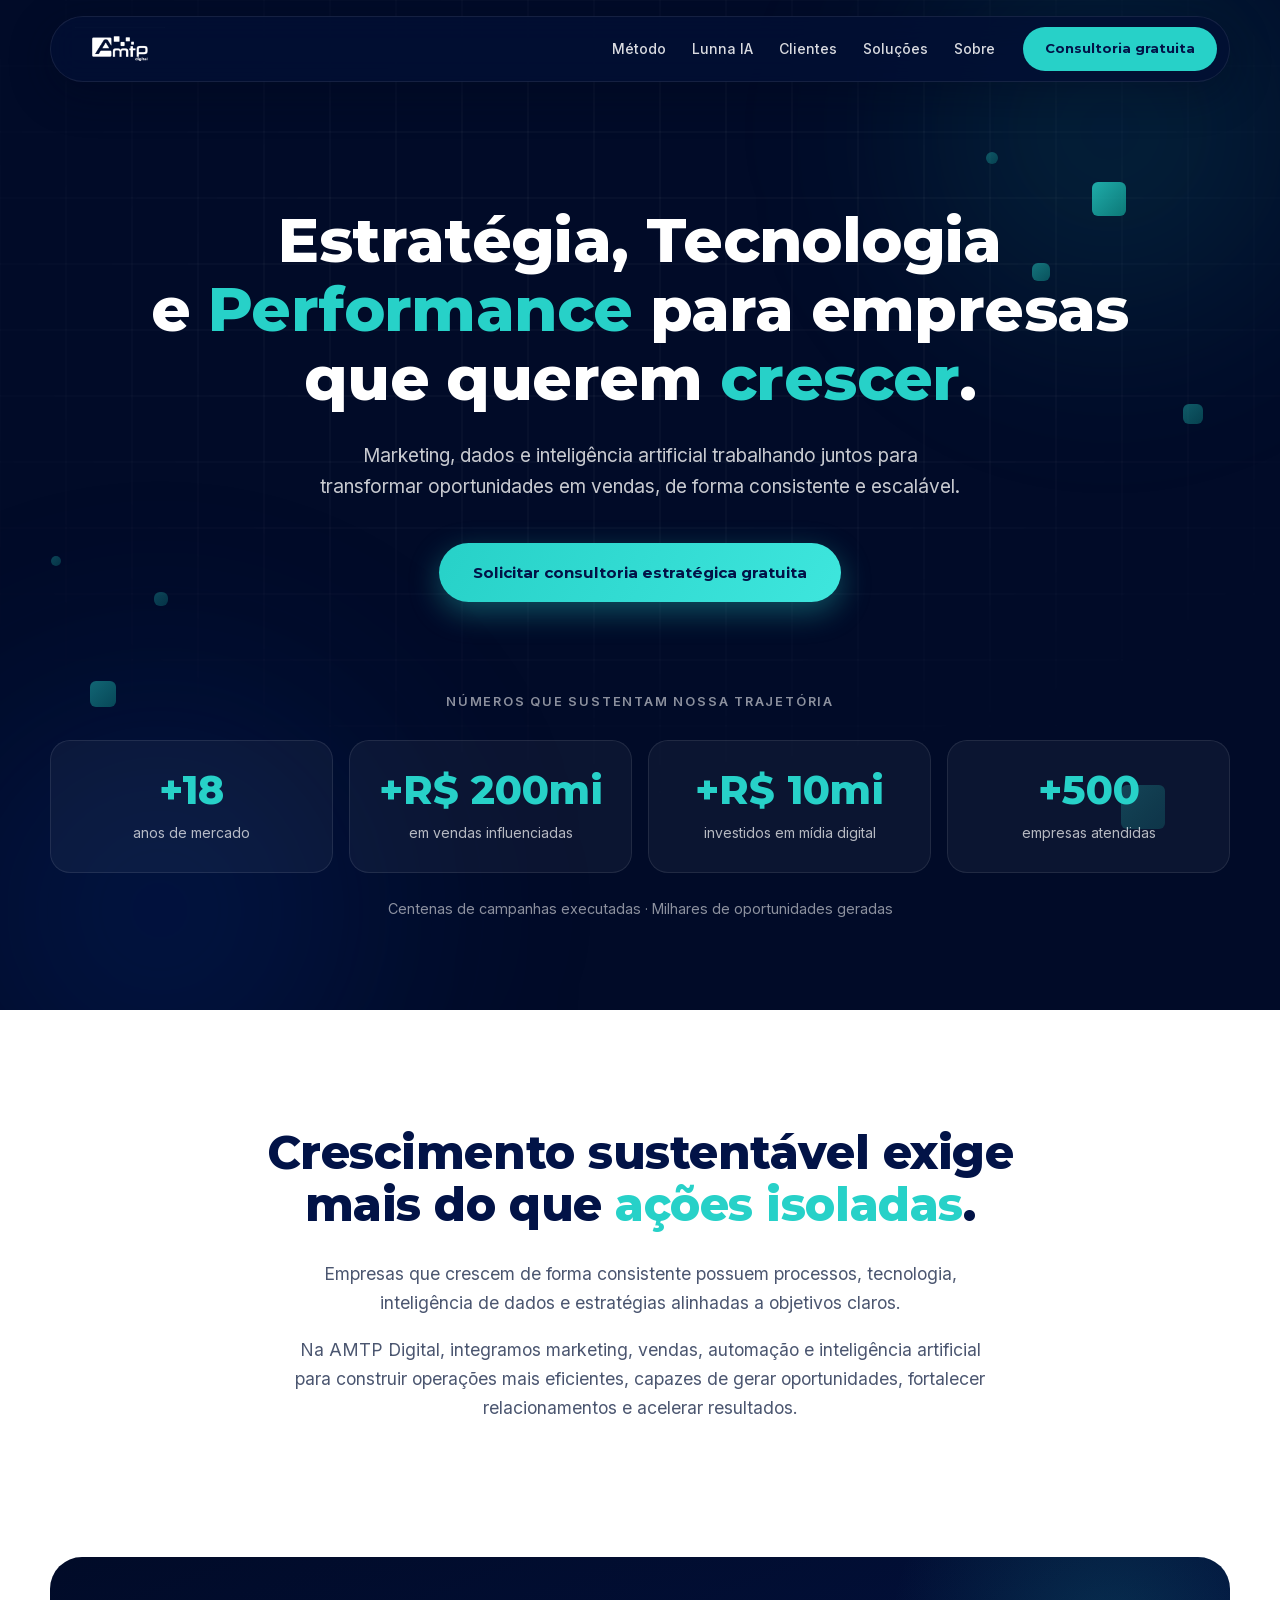
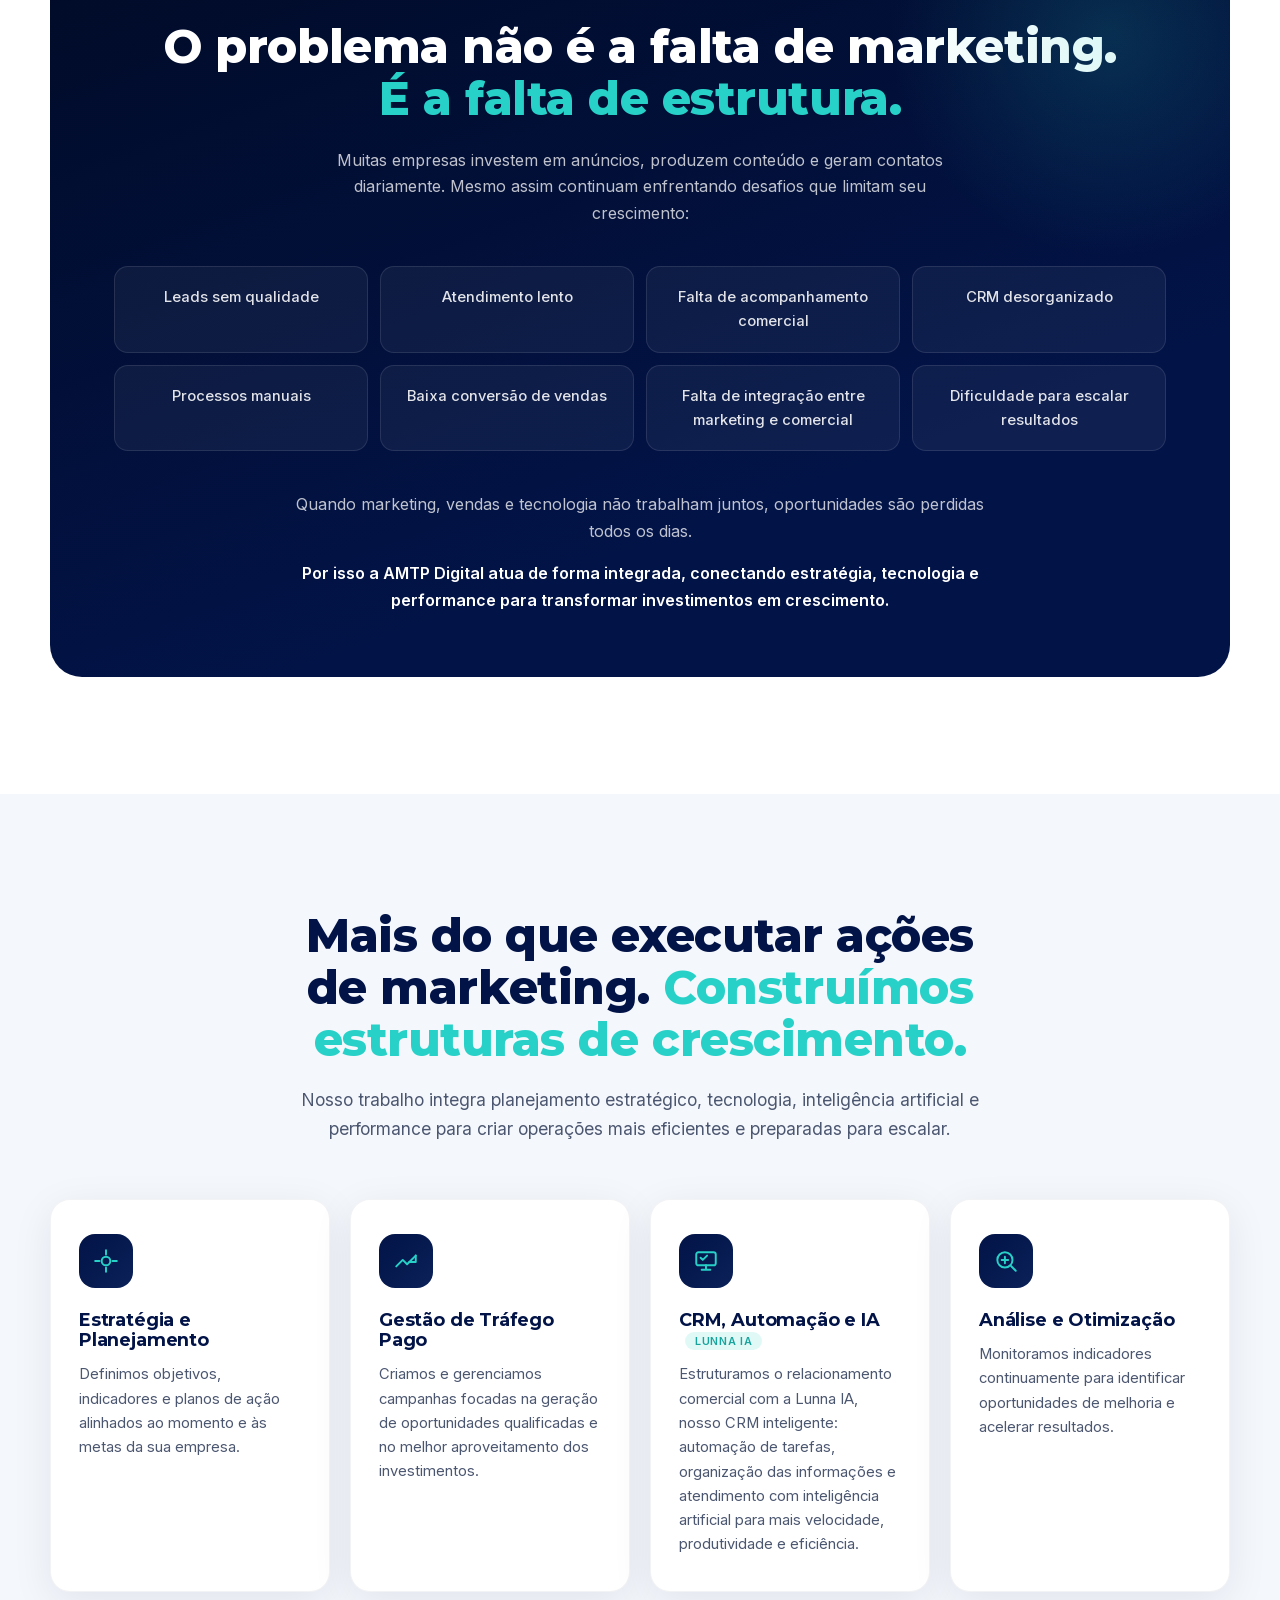
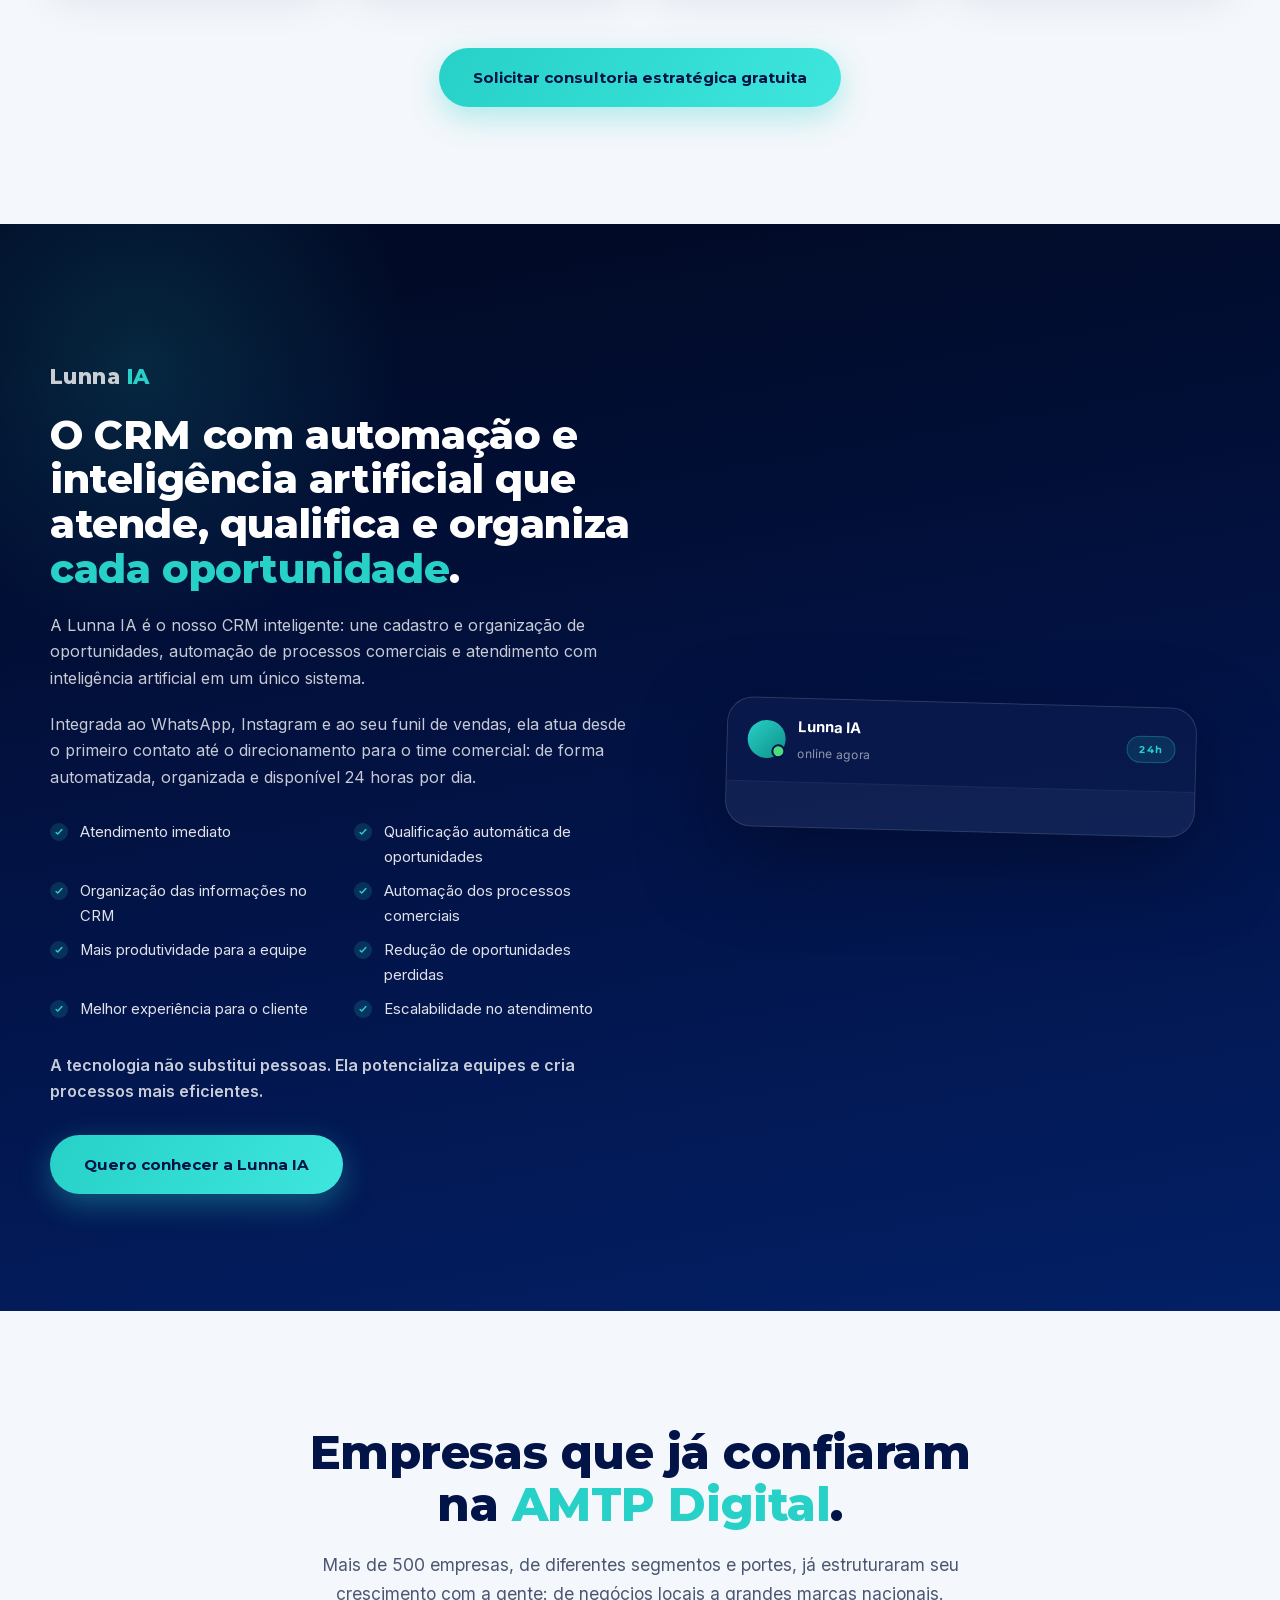
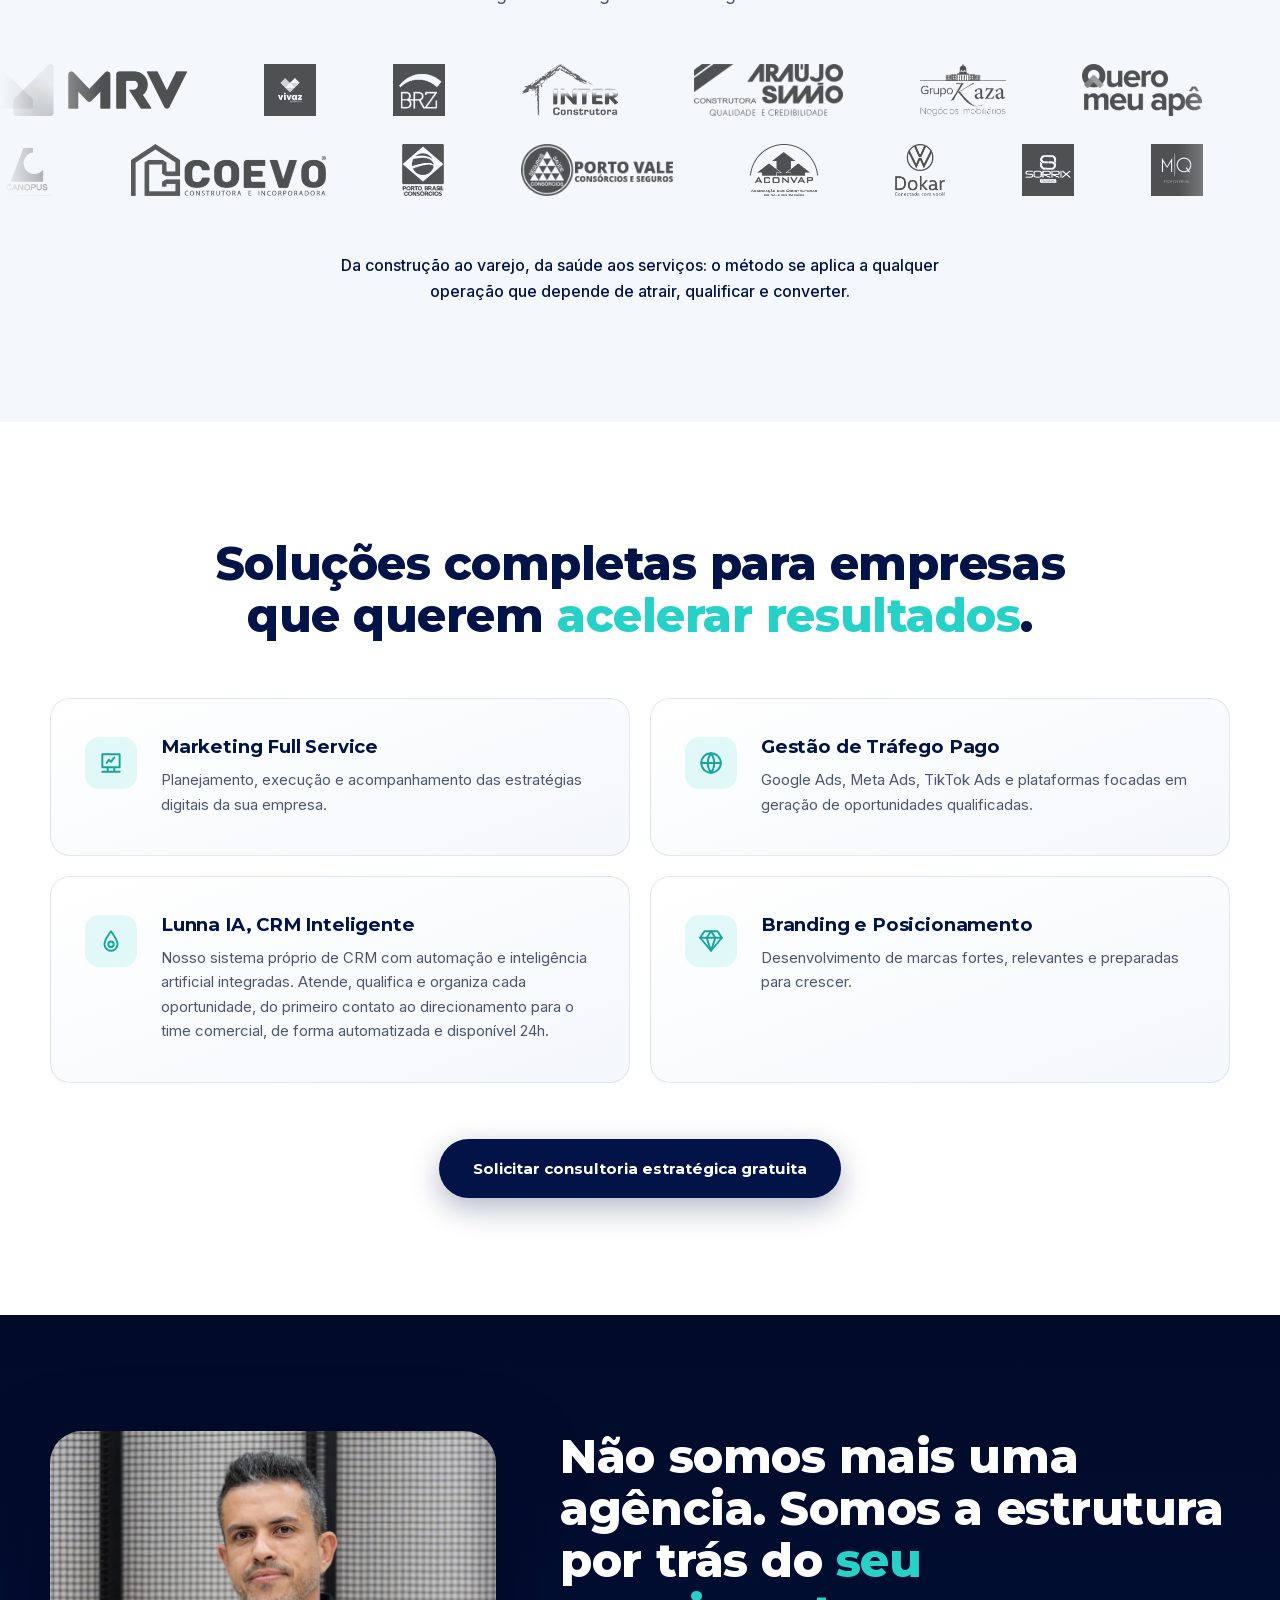
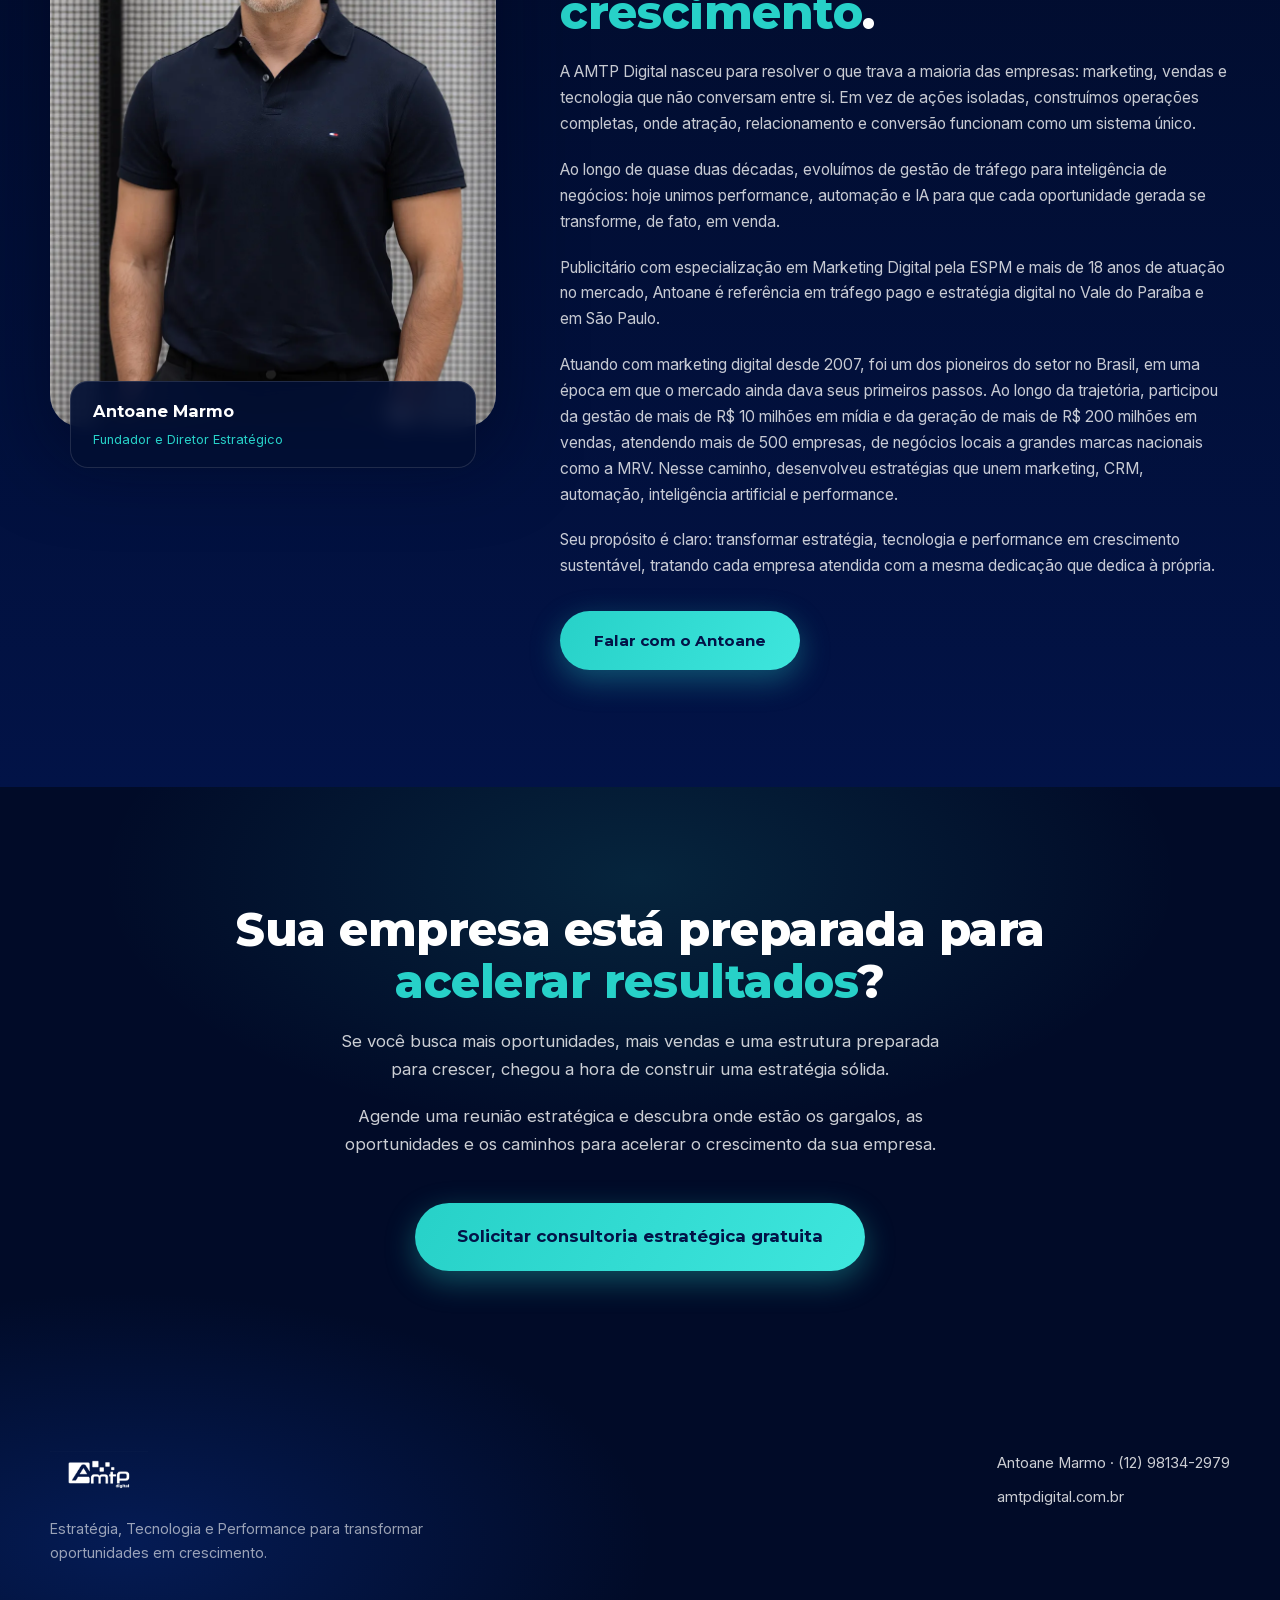
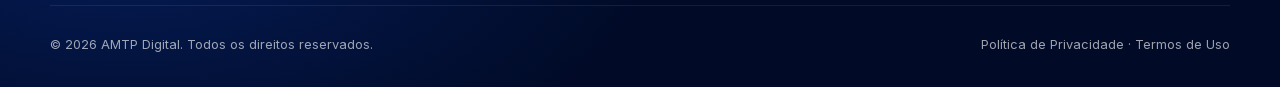
==== commit 95c53e64: "feat: hero magnetic grid, animated Lunna chat and motion pass Hero - canvas mesh whose nodes are pul" ====
--- a/index.html
+++ b/index.html
@@ -9,6 +9,7 @@
   <link rel="apple-touch-icon" href="apple-touch-icon.png">
   <link rel="preload" href="assets/fonts/montserrat-var.woff2" as="font" type="font/woff2" crossorigin>
   <link rel="preload" href="assets/fonts/inter-var.woff2" as="font" type="font/woff2" crossorigin>
+  <script>document.documentElement.className += ' js';</script>
   <link rel="stylesheet" href="assets/css/style.css">
   <meta property="og:title" content="AMTP Digital | Estratégia, Tecnologia e Performance">
   <meta property="og:description" content="Marketing, dados e inteligência artificial trabalhando juntos para transformar oportunidades em vendas, de forma consistente e escalável.">
@@ -53,6 +54,7 @@
         <div class="hero__glow hero__glow--1"></div>
         <div class="hero__glow hero__glow--2"></div>
         <div class="hero__grid"></div>
+        <canvas class="hero__mesh" id="heroMesh"></canvas>
         <div class="hero__pixels">
           <span class="px px--1"></span><span class="px px--2"></span><span class="px px--3"></span>
           <span class="px px--4"></span><span class="px px--5"></span><span class="px px--6"></span>
@@ -61,18 +63,18 @@
       </div>
       <div class="container hero__content">
         <h1 class="hero__title">
-          <span class="line">Estratégia,</span>
-          <span class="line">Tecnologia e <em>Performance</em></span>
-          <span class="line">para empresas que querem <em>crescer</em>.</span>
+          <span class="line"><span>Estratégia, Tecnologia</span></span>
+          <span class="line"><span>e <em>Performance</em> para empresas</span></span>
+          <span class="line"><span>que querem <em>crescer</em>.</span></span>
         </h1>
-        <p class="hero__sub">Marketing, dados e inteligência artificial trabalhando juntos para transformar oportunidades em vendas, de forma consistente e escalável.</p>
-        <div class="hero__cta">
+        <p class="hero__sub hero__fade">Marketing, dados e inteligência artificial trabalhando juntos para transformar oportunidades em vendas, de forma consistente e escalável.</p>
+        <div class="hero__cta hero__fade">
           <a class="btn btn--primary btn--lg" href="https://wa.me/5512981342979?text=Ol%C3%A1!%20Quero%20solicitar%20a%20consultoria%20estrat%C3%A9gica%20gratuita%20da%20AMTP%20Digital." target="_blank" rel="noopener">Solicitar consultoria estratégica gratuita</a>
         </div>
       </div>
       <div class="container hero__stats reveal">
         <p class="hero__stats-title">Números que sustentam nossa trajetória</p>
-        <div class="stats">
+        <div class="stats" data-stagger>
           <div class="stat">
             <span class="stat__num"><span class="count" data-to="18" data-prefix="+">0</span></span>
             <span class="stat__label">anos de mercado</span>
@@ -109,7 +111,7 @@
         <div class="challenge__card reveal">
           <h2>O problema não é a falta de marketing.<br><em>É a falta de estrutura.</em></h2>
           <p class="challenge__lead">Muitas empresas investem em anúncios, produzem conteúdo e geram contatos diariamente. Mesmo assim continuam enfrentando desafios que limitam seu crescimento:</p>
-          <ul class="challenge__grid">
+          <ul class="challenge__grid" data-stagger>
             <li>Leads sem qualidade</li>
             <li>Atendimento lento</li>
             <li>Falta de acompanhamento comercial</li>
@@ -128,9 +130,9 @@
     <!-- COMO ACELERA -->
     <section class="section pillars">
       <div class="container">
-        <h2 class="section__title reveal">Mais do que executar ações de marketing.<br><em>Construímos estruturas de crescimento.</em></h2>
+        <h2 class="section__title section__title--wide reveal">Mais do que executar ações de marketing. <em>Construímos estruturas de crescimento.</em></h2>
         <p class="section__lead reveal">Nosso trabalho integra planejamento estratégico, tecnologia, inteligência artificial e performance para criar operações mais eficientes e preparadas para escalar.</p>
-        <div class="pillars__grid">
+        <div class="pillars__grid" data-stagger>
           <article class="pillar reveal">
             <div class="pillar__icon" aria-hidden="true">
               <svg viewBox="0 0 24 24" fill="none" stroke="currentColor" stroke-width="1.8" stroke-linecap="round" stroke-linejoin="round"><path d="M12 2v4M12 18v4M2 12h4M18 12h4"/><circle cx="12" cy="12" r="4"/></svg>
@@ -174,7 +176,7 @@
           <h2 class="reveal">O CRM com automação e inteligência artificial que atende, qualifica e organiza <em>cada oportunidade</em>.</h2>
           <p class="reveal">A Lunna IA é o nosso CRM inteligente: une cadastro e organização de oportunidades, automação de processos comerciais e atendimento com inteligência artificial em um único sistema.</p>
           <p class="reveal">Integrada ao WhatsApp, Instagram e ao seu funil de vendas, ela atua desde o primeiro contato até o direcionamento para o time comercial: de forma automatizada, organizada e disponível 24 horas por dia.</p>
-          <ul class="lunna__benefits reveal">
+          <ul class="lunna__benefits reveal" data-stagger>
             <li>Atendimento imediato</li>
             <li>Qualificação automática de oportunidades</li>
             <li>Organização das informações no CRM</li>
@@ -190,21 +192,25 @@
           </div>
         </div>
         <div class="lunna__visual reveal" aria-hidden="true">
-          <div class="chat">
+          <div class="chat" id="lunnaChat">
             <div class="chat__header">
               <span class="chat__dot"></span>
-              <div>
+              <div class="chat__id">
                 <strong>Lunna IA</strong>
                 <small>online agora</small>
               </div>
-            </div>
-            <div class="chat__body">
+              <span class="chat__live">24h</span>
+            </div>
+            <div class="chat__body" id="chatBody">
               <div class="chat__msg chat__msg--in">Olá! Vi o anúncio de vocês. Queria saber mais.</div>
               <div class="chat__msg chat__msg--out">Olá! Que bom ter você aqui 👋 Sou a Lunna, assistente da AMTP. Qual é o seu segmento?</div>
               <div class="chat__msg chat__msg--in">Tenho uma construtora.</div>
+              <div class="chat__msg chat__msg--out">Ótimo. Hoje seu desafio maior é gerar mais oportunidades ou converter as que já chegam?</div>
+              <div class="chat__msg chat__msg--in">Converter. Chega bastante gente, mas some no meio do caminho.</div>
               <div class="chat__msg chat__msg--out">Perfeito! Já registrei seu contato no CRM e estou direcionando você para um especialista. ✅</div>
-              <div class="chat__status">Oportunidade qualificada · CRM atualizado · 0h37 da manhã</div>
-            </div>
+              <div class="chat__typing" id="chatTyping"><span></span><span></span><span></span></div>
+            </div>
+            <div class="chat__status" id="chatStatus">Oportunidade qualificada · CRM atualizado · 0h37 da manhã</div>
           </div>
         </div>
       </div>
@@ -219,52 +225,52 @@
       <div class="marquee reveal" aria-label="Logotipos de clientes">
         <div class="marquee__track">
           <div class="marquee__group">
-            <img src="assets/logos/mrv.webp" alt="MRV" height="44">
-            <img src="assets/logos/vivaz.webp" alt="Vivaz" height="52">
-            <img src="assets/logos/brz.webp" alt="BRZ Empreendimentos" height="52">
-            <img src="assets/logos/inter.webp" alt="Inter Construtora" height="52">
-            <img src="assets/logos/araujo-simao.webp" alt="Construtora Araújo Simão" height="46">
-            <img src="assets/logos/grupo-kaza.webp" alt="Grupo Kaza" height="48">
-            <img src="assets/logos/quero-meu-ape.webp" alt="Quero Meu Apê" height="44">
-            <img src="assets/logos/nipbr.webp" alt="NIPBR" height="42">
-            <img src="assets/logos/tony.webp" alt="Tony Veículos" height="40">
-            <img src="assets/logos/emagrecentro.webp" alt="Emagrecentro" height="30">
+            <img src="assets/logos/mrv.webp" alt="MRV" height="44" loading="lazy" decoding="async" width="158">
+            <img src="assets/logos/vivaz.webp" alt="Vivaz" height="52" loading="lazy" decoding="async" width="52">
+            <img src="assets/logos/brz.webp" alt="BRZ Empreendimentos" height="52" loading="lazy" decoding="async" width="52">
+            <img src="assets/logos/inter.webp" alt="Inter Construtora" height="52" loading="lazy" decoding="async" width="96">
+            <img src="assets/logos/araujo-simao.webp" alt="Construtora Araújo Simão" height="46" loading="lazy" decoding="async" width="131">
+            <img src="assets/logos/grupo-kaza.webp" alt="Grupo Kaza" height="48" loading="lazy" decoding="async" width="79">
+            <img src="assets/logos/quero-meu-ape.webp" alt="Quero Meu Apê" height="44" loading="lazy" decoding="async" width="102">
+            <img src="assets/logos/nipbr.webp" alt="NIPBR" height="42" loading="lazy" decoding="async" width="98">
+            <img src="assets/logos/tony.webp" alt="Tony Veículos" height="40" loading="lazy" decoding="async" width="110">
+            <img src="assets/logos/emagrecentro.webp" alt="Emagrecentro" height="30" loading="lazy" decoding="async" width="292">
           </div>
           <div class="marquee__group" aria-hidden="true">
-            <img src="assets/logos/mrv.webp" alt="" height="44">
-            <img src="assets/logos/vivaz.webp" alt="" height="52">
-            <img src="assets/logos/brz.webp" alt="" height="52">
-            <img src="assets/logos/inter.webp" alt="" height="52">
-            <img src="assets/logos/araujo-simao.webp" alt="" height="46">
-            <img src="assets/logos/grupo-kaza.webp" alt="" height="48">
-            <img src="assets/logos/quero-meu-ape.webp" alt="" height="44">
-            <img src="assets/logos/nipbr.webp" alt="" height="42">
-            <img src="assets/logos/tony.webp" alt="" height="40">
-            <img src="assets/logos/emagrecentro.webp" alt="" height="30">
+            <img src="assets/logos/mrv.webp" alt="" height="44" loading="lazy" decoding="async" width="158">
+            <img src="assets/logos/vivaz.webp" alt="" height="52" loading="lazy" decoding="async" width="52">
+            <img src="assets/logos/brz.webp" alt="" height="52" loading="lazy" decoding="async" width="52">
+            <img src="assets/logos/inter.webp" alt="" height="52" loading="lazy" decoding="async" width="96">
+            <img src="assets/logos/araujo-simao.webp" alt="" height="46" loading="lazy" decoding="async" width="131">
+            <img src="assets/logos/grupo-kaza.webp" alt="" height="48" loading="lazy" decoding="async" width="79">
+            <img src="assets/logos/quero-meu-ape.webp" alt="" height="44" loading="lazy" decoding="async" width="102">
+            <img src="assets/logos/nipbr.webp" alt="" height="42" loading="lazy" decoding="async" width="98">
+            <img src="assets/logos/tony.webp" alt="" height="40" loading="lazy" decoding="async" width="110">
+            <img src="assets/logos/emagrecentro.webp" alt="" height="30" loading="lazy" decoding="async" width="292">
           </div>
         </div>
         <div class="marquee__track marquee__track--reverse">
           <div class="marquee__group">
-            <img src="assets/logos/canopus.webp" alt="Canopus" height="50">
-            <img src="assets/logos/coevo.webp" alt="Coevo Construtora e Incorporadora" height="44">
-            <img src="assets/logos/porto-brasil.webp" alt="Porto Brasil Consórcios" height="52">
-            <img src="assets/logos/porto-vale.webp" alt="Porto Vale Consórcios e Seguros" height="46">
-            <img src="assets/logos/aconvap.webp" alt="Aconvap" height="52">
-            <img src="assets/logos/dokar.webp" alt="Dokar Veículos" height="52">
-            <img src="assets/logos/sorrix.webp" alt="Sorrix" height="52">
-            <img src="assets/logos/mq-hair.webp" alt="MQ Professional" height="52">
-            <img src="assets/logos/integra.webp" alt="Integra" height="40">
+            <img src="assets/logos/canopus.webp" alt="Canopus" height="50" loading="lazy" decoding="async" width="52">
+            <img src="assets/logos/coevo.webp" alt="Coevo Construtora e Incorporadora" height="44" loading="lazy" decoding="async" width="165">
+            <img src="assets/logos/porto-brasil.webp" alt="Porto Brasil Consórcios" height="52" loading="lazy" decoding="async" width="41">
+            <img src="assets/logos/porto-vale.webp" alt="Porto Vale Consórcios e Seguros" height="46" loading="lazy" decoding="async" width="135">
+            <img src="assets/logos/aconvap.webp" alt="Aconvap" height="52" loading="lazy" decoding="async" width="68">
+            <img src="assets/logos/dokar.webp" alt="Dokar Veículos" height="52" loading="lazy" decoding="async" width="50">
+            <img src="assets/logos/sorrix.webp" alt="Sorrix" height="52" loading="lazy" decoding="async" width="52">
+            <img src="assets/logos/mq-hair.webp" alt="MQ Professional" height="52" loading="lazy" decoding="async" width="52">
+            <img src="assets/logos/integra.webp" alt="Integra" height="40" loading="lazy" decoding="async" width="62">
           </div>
           <div class="marquee__group" aria-hidden="true">
-            <img src="assets/logos/canopus.webp" alt="" height="50">
-            <img src="assets/logos/coevo.webp" alt="" height="44">
-            <img src="assets/logos/porto-brasil.webp" alt="" height="52">
-            <img src="assets/logos/porto-vale.webp" alt="" height="46">
-            <img src="assets/logos/aconvap.webp" alt="" height="52">
-            <img src="assets/logos/dokar.webp" alt="" height="52">
-            <img src="assets/logos/sorrix.webp" alt="" height="52">
-            <img src="assets/logos/mq-hair.webp" alt="" height="52">
-            <img src="assets/logos/integra.webp" alt="" height="40">
+            <img src="assets/logos/canopus.webp" alt="" height="50" loading="lazy" decoding="async" width="52">
+            <img src="assets/logos/coevo.webp" alt="" height="44" loading="lazy" decoding="async" width="165">
+            <img src="assets/logos/porto-brasil.webp" alt="" height="52" loading="lazy" decoding="async" width="41">
+            <img src="assets/logos/porto-vale.webp" alt="" height="46" loading="lazy" decoding="async" width="135">
+            <img src="assets/logos/aconvap.webp" alt="" height="52" loading="lazy" decoding="async" width="68">
+            <img src="assets/logos/dokar.webp" alt="" height="52" loading="lazy" decoding="async" width="50">
+            <img src="assets/logos/sorrix.webp" alt="" height="52" loading="lazy" decoding="async" width="52">
+            <img src="assets/logos/mq-hair.webp" alt="" height="52" loading="lazy" decoding="async" width="52">
+            <img src="assets/logos/integra.webp" alt="" height="40" loading="lazy" decoding="async" width="62">
           </div>
         </div>
       </div>
@@ -277,34 +283,42 @@
     <section class="section solutions" id="solucoes">
       <div class="container">
         <h2 class="section__title reveal">Soluções completas para empresas que querem <em>acelerar resultados</em>.</h2>
-        <div class="solutions__grid">
+        <div class="solutions__grid" data-stagger>
           <article class="solution reveal">
             <span class="solution__num" aria-hidden="true">
               <svg viewBox="0 0 24 24" fill="none" stroke="currentColor" stroke-width="1.8" stroke-linecap="round" stroke-linejoin="round"><path d="M4 4h16v12H4zM4 20h16M9 16v4M15 16v4"/><path d="M8 12l2-3 2 2 3-4"/></svg>
             </span>
-            <h3>Marketing Full Service</h3>
-            <p>Planejamento, execução e acompanhamento das estratégias digitais da sua empresa.</p>
+            <div class="solution__body">
+              <h3>Marketing Full Service</h3>
+              <p>Planejamento, execução e acompanhamento das estratégias digitais da sua empresa.</p>
+            </div>
           </article>
           <article class="solution reveal">
             <span class="solution__num" aria-hidden="true">
               <svg viewBox="0 0 24 24" fill="none" stroke="currentColor" stroke-width="1.8" stroke-linecap="round" stroke-linejoin="round"><circle cx="12" cy="12" r="9"/><path d="M12 3a15 15 0 010 18M12 3a15 15 0 000 18M3 12h18"/></svg>
             </span>
-            <h3>Gestão de Tráfego Pago</h3>
-            <p>Google Ads, Meta Ads, TikTok Ads e plataformas focadas em geração de oportunidades qualificadas.</p>
+            <div class="solution__body">
+              <h3>Gestão de Tráfego Pago</h3>
+              <p>Google Ads, Meta Ads, TikTok Ads e plataformas focadas em geração de oportunidades qualificadas.</p>
+            </div>
           </article>
           <article class="solution reveal">
             <span class="solution__num" aria-hidden="true">
               <svg viewBox="0 0 24 24" fill="none" stroke="currentColor" stroke-width="1.8" stroke-linecap="round" stroke-linejoin="round"><path d="M12 3a6 6 0 016 6c0 4-6 12-6 12S6 13 6 9a6 6 0 016-6z" transform="rotate(180 12 12)"/><circle cx="12" cy="15" r="2.5"/></svg>
             </span>
-            <h3>Lunna IA, CRM Inteligente</h3>
-            <p>Nosso sistema próprio de CRM com automação e inteligência artificial integradas. Atende, qualifica e organiza cada oportunidade, do primeiro contato ao direcionamento para o time comercial, de forma automatizada e disponível 24h.</p>
+            <div class="solution__body">
+              <h3>Lunna IA, CRM Inteligente</h3>
+              <p>Nosso sistema próprio de CRM com automação e inteligência artificial integradas. Atende, qualifica e organiza cada oportunidade, do primeiro contato ao direcionamento para o time comercial, de forma automatizada e disponível 24h.</p>
+            </div>
           </article>
           <article class="solution reveal">
             <span class="solution__num" aria-hidden="true">
               <svg viewBox="0 0 24 24" fill="none" stroke="currentColor" stroke-width="1.8" stroke-linecap="round" stroke-linejoin="round"><path d="M6 3h12l4 6-10 12L2 9z"/><path d="M2 9h20M12 21L8 9l4-6 4 6z"/></svg>
             </span>
-            <h3>Branding e Posicionamento</h3>
-            <p>Desenvolvimento de marcas fortes, relevantes e preparadas para crescer.</p>
+            <div class="solution__body">
+              <h3>Branding e Posicionamento</h3>
+              <p>Desenvolvimento de marcas fortes, relevantes e preparadas para crescer.</p>
+            </div>
           </article>
         </div>
         <div class="section__cta reveal">
@@ -337,17 +351,19 @@
       </div>
     </section>
 
-    <!-- CTA FINAL -->
-    <section class="section final">
-      <div class="container container--narrow final__inner reveal">
-        <h2>Sua empresa está preparada para <em>acelerar resultados</em>?</h2>
-        <p>Se você busca mais oportunidades, mais vendas e uma estrutura preparada para crescer, chegou a hora de construir uma estratégia sólida.</p>
-        <p>Agende uma reunião estratégica e descubra onde estão os gargalos, as oportunidades e os caminhos para acelerar o crescimento da sua empresa.</p>
-        <a class="btn btn--primary btn--xl" href="https://wa.me/5512981342979?text=Ol%C3%A1!%20Quero%20solicitar%20a%20consultoria%20estrat%C3%A9gica%20gratuita%20da%20AMTP%20Digital." target="_blank" rel="noopener">Solicitar consultoria estratégica gratuita</a>
-      </div>
-    </section>
-
   </main>
+
+  <!-- CTA FINAL + FOOTER (fundo escuro contínuo) -->
+  <div class="space-wrap">
+      <div class="space-wrap__aura" aria-hidden="true"></div>
+      <section class="section final">
+        <div class="container container--narrow final__inner reveal">
+          <h2>Sua empresa está preparada para <em>acelerar resultados</em>?</h2>
+          <p>Se você busca mais oportunidades, mais vendas e uma estrutura preparada para crescer, chegou a hora de construir uma estratégia sólida.</p>
+          <p>Agende uma reunião estratégica e descubra onde estão os gargalos, as oportunidades e os caminhos para acelerar o crescimento da sua empresa.</p>
+          <a class="btn btn--primary btn--xl" href="https://wa.me/5512981342979?text=Ol%C3%A1!%20Quero%20solicitar%20a%20consultoria%20estrat%C3%A9gica%20gratuita%20da%20AMTP%20Digital." target="_blank" rel="noopener">Solicitar consultoria estratégica gratuita</a>
+        </div>
+      </section>
 
   <footer class="footer">
     <div class="container footer__inner">
@@ -365,6 +381,7 @@
       <span>Política de Privacidade · Termos de Uso</span>
     </div>
   </footer>
+  </div>
 
   <script src="assets/js/main.js" defer></script>
 </body>
--- a/assets/css/style.css
+++ b/assets/css/style.css
@@ -46,7 +46,7 @@
   overflow-x: hidden;
 }
 
-img { max-width: 100%; display: block; }
+img { max-width: 100%; height: auto; display: block; }
 
 .container {
   width: min(1180px, calc(100% - 48px));
@@ -60,7 +60,8 @@
 h2 em, h1 em { font-style: normal; color: var(--teal); }
 
 .section { padding: clamp(72px, 6vw + 40px, 130px) 0; }
-.section__title { text-align: center; max-width: 880px; margin-inline: auto; }
+.section__title { text-align: center; max-width: 880px; margin-inline: auto; text-wrap: balance; }
+.section__title--wide { max-width: 1000px; }
 .section__lead {
   text-align: center;
   max-width: 680px;
@@ -212,7 +213,21 @@
   background-size: 64px 64px;
   mask-image: radial-gradient(ellipse 90% 70% at 50% 30%, black 30%, transparent 75%);
   -webkit-mask-image: radial-gradient(ellipse 90% 70% at 50% 30%, black 30%, transparent 75%);
-}
+  transition: opacity .5s ease;
+}
+/* Grade magnética: canvas assume o lugar do grid estático quando disponível */
+.hero__mesh {
+  position: absolute;
+  inset: 0;
+  width: 100%;
+  height: 100%;
+  opacity: 0;
+  transition: opacity .8s ease;
+  mask-image: radial-gradient(ellipse 90% 70% at 50% 30%, black 30%, transparent 75%);
+  -webkit-mask-image: radial-gradient(ellipse 90% 70% at 50% 30%, black 30%, transparent 75%);
+}
+.hero--mesh .hero__grid { opacity: 0; }
+.hero--mesh .hero__mesh { opacity: 1; }
 .hero__pixels { position: absolute; inset: 0; }
 .px {
   position: absolute;
@@ -236,12 +251,40 @@
 
 .hero__content { position: relative; z-index: 2; text-align: center; }
 .hero__title {
-  font-size: clamp(2.2rem, 1rem + 5.4vw, 4.6rem);
+  font-size: clamp(1.95rem, .9rem + 4.35vw, 3.85rem);
   font-weight: 800;
-  max-width: 1060px;
+  max-width: 1000px;
   margin-inline: auto;
 }
-.hero__title .line { display: block; }
+/* Kinetic type: cada linha sobe de dentro da própria caixa.
+   O padding/margin compensados evitam que o overflow corte descendentes (g, ç). */
+.hero__title .line {
+  display: block;
+  overflow: hidden;
+  padding-bottom: .14em;
+  margin-bottom: -.14em;
+}
+.hero__title .line > span { display: block; }
+/* A coreografia é curta de propósito: o Chrome só fecha o LCP quando a
+   transição de opacity termina, e a CPU lenta do teste multiplica esse tempo.
+   Tudo aqui precisa terminar em ~0.7s. */
+.js .hero__title .line > span {
+  transform: translateY(115%);
+  opacity: 0;
+  transition: transform .58s cubic-bezier(.2, .8, .3, 1), opacity .46s ease;
+}
+.js .hero__fade {
+  opacity: 0;
+  transform: translateY(16px);
+  transition: opacity .4s ease, transform .5s cubic-bezier(.2, .8, .3, 1);
+}
+.is-ready .hero__title .line > span,
+.is-ready .hero__fade { transform: none; opacity: 1; }
+.is-ready .hero__title .line:nth-child(1) > span { transition-delay: .03s; }
+.is-ready .hero__title .line:nth-child(2) > span { transition-delay: .09s; }
+.is-ready .hero__title .line:nth-child(3) > span { transition-delay: .15s; }
+.is-ready .hero__sub { transition-delay: .17s; }
+.is-ready .hero__cta { transition-delay: .23s; }
 .hero__sub {
   max-width: 640px;
   margin: 28px auto 0;
@@ -428,8 +471,8 @@
 }
 .lunna__wrap {
   display: grid;
-  grid-template-columns: 1.15fr .85fr;
-  gap: clamp(40px, 5vw, 80px);
+  grid-template-columns: 1fr .92fr;
+  gap: clamp(40px, 4.5vw, 72px);
   align-items: center;
   position: relative;
 }
@@ -471,15 +514,27 @@
   margin-bottom: 30px;
 }
 
-.lunna__visual { display: flex; justify-content: center; }
+/* O espaço da conversa completa fica reservado, então o card cresce a cada
+   mensagem sem empurrar o resto da página. */
+.lunna__visual {
+  display: flex;
+  justify-content: center;
+  align-items: center;
+  min-height: 616px;
+}
 .chat {
-  width: min(400px, 100%);
+  width: min(470px, 100%);
   background: rgba(255, 255, 255, .06);
   border: 1px solid rgba(255, 255, 255, .12);
-  border-radius: 24px;
+  border-radius: 26px;
   overflow: hidden;
   box-shadow: 0 30px 80px rgba(1, 8, 30, .5);
   transform: rotate(1.5deg);
+  transition: transform .5s cubic-bezier(.2, .8, .3, 1), box-shadow .5s ease;
+}
+.chat:hover {
+  transform: rotate(0deg) translateY(-6px);
+  box-shadow: 0 40px 100px rgba(1, 8, 30, .62);
 }
 .chat__header {
   display: flex;
@@ -494,6 +549,7 @@
   border-radius: 50%;
   background: linear-gradient(135deg, var(--teal), #0f8f88);
   position: relative;
+  flex-shrink: 0;
 }
 .chat__dot::after {
   content: '';
@@ -506,7 +562,24 @@
 }
 .chat__header strong { display: block; font-size: .92rem; }
 .chat__header small { color: rgba(255, 255, 255, .55); font-size: .75rem; }
-.chat__body { padding: 20px; display: flex; flex-direction: column; gap: 10px; }
+.chat__live {
+  margin-left: auto;
+  font-family: var(--font-display);
+  font-size: .62rem;
+  font-weight: 700;
+  letter-spacing: .12em;
+  color: var(--teal);
+  background: rgba(39, 209, 200, .13);
+  border: 1px solid rgba(39, 209, 200, .3);
+  border-radius: 99px;
+  padding: 4px 11px;
+}
+.chat__body {
+  padding: 22px;
+  display: flex;
+  flex-direction: column;
+  gap: 10px;
+}
 .chat__msg {
   max-width: 85%;
   padding: 11px 15px;
@@ -526,13 +599,60 @@
   font-weight: 500;
   border-bottom-right-radius: 4px;
 }
+/* Balão "digitando" — muda de lado conforme quem vai falar */
+.chat__typing {
+  align-self: flex-end;
+  display: flex;
+  align-items: center;
+  gap: 4px;
+  padding: 14px 17px;
+  border-radius: 16px 16px 4px 16px;
+  background: linear-gradient(135deg, rgba(39, 209, 200, .92), rgba(23, 164, 157, .92));
+}
+.chat__typing--in {
+  align-self: flex-start;
+  background: rgba(255, 255, 255, .1);
+  border-radius: 16px 16px 16px 4px;
+}
+.chat__typing span {
+  width: 6px; height: 6px;
+  border-radius: 50%;
+  background: var(--navy-deep);
+  animation: typingDot 1.15s ease-in-out infinite;
+}
+.chat__typing--in span { background: rgba(255, 255, 255, .8); }
+.chat__typing span:nth-child(2) { animation-delay: .16s; }
+.chat__typing span:nth-child(3) { animation-delay: .32s; }
+@keyframes typingDot {
+  0%, 60%, 100% { opacity: .32; transform: translateY(0); }
+  30% { opacity: 1; transform: translateY(-4px); }
+}
 .chat__status {
-  margin-top: 8px;
+  padding: 13px 20px 16px;
   text-align: center;
   font-size: .72rem;
   letter-spacing: .04em;
   color: rgba(255, 255, 255, .5);
-}
+  border-top: 1px solid rgba(255, 255, 255, .07);
+}
+/* Encenação da conversa (só com JS; sem JS a conversa aparece inteira) */
+@keyframes msgIn {
+  from { opacity: 0; transform: translateY(12px) scale(.96); }
+  to { opacity: 1; transform: none; }
+}
+.js .chat__msg,
+.js .chat__typing { display: none; }
+.js .chat__msg.is-shown {
+  display: block;
+  animation: msgIn .42s cubic-bezier(.2, .8, .3, 1) both;
+}
+.js .chat__typing.is-shown {
+  display: flex;
+  animation: msgIn .3s ease both;
+}
+/* o status também sai do fluxo, senão reserva 68px vazios no pé do card */
+.js .chat__status { display: none; }
+.js .chat__status.is-shown { display: block; animation: msgIn .45s ease both; }
 
 /* ---------- Clientes ---------- */
 .clients { background: var(--bg-light); overflow: hidden; }
@@ -578,7 +698,9 @@
 .solutions { background: var(--white); }
 .solutions__grid {
   display: grid;
-  grid-template-columns: 1fr 1fr;
+  /* minmax(0,1fr) impede que o card de largura max-content estique a coluna
+     e jogue a página para fora da tela no mobile */
+  grid-template-columns: minmax(0, 1fr) minmax(0, 1fr);
   gap: 20px;
   margin-top: 56px;
 }
@@ -607,6 +729,7 @@
   place-items: center;
 }
 .solution__num svg { width: 26px; height: 26px; }
+.solution__body { min-width: 0; }
 .solution h3 { font-size: 1.15rem; font-weight: 700; color: var(--navy); margin-bottom: 10px; }
 .solution p { font-size: .93rem; color: var(--ink-soft); }
 
@@ -620,6 +743,10 @@
 }
 .about__photo { position: sticky; top: 110px; }
 .about__photo img {
+  width: 100%;
+  aspect-ratio: 3 / 4;
+  object-fit: cover;
+  object-position: center 16%;
   border-radius: var(--radius-lg);
   box-shadow: 0 30px 80px rgba(1, 8, 30, .55);
 }
@@ -639,28 +766,32 @@
 .about__text p { margin-top: 20px; color: rgba(255, 255, 255, .78); font-size: .98rem; }
 .about__text .btn { margin-top: 32px; }
 
-/* ---------- CTA final ---------- */
+/* ---------- CTA final + Footer (fundo escuro contínuo) ---------- */
+.space-wrap {
+  position: relative;
+  background: var(--navy-deep);
+  overflow: hidden;
+}
+.space-wrap__aura {
+  position: absolute;
+  inset: 0;
+  pointer-events: none;
+  background:
+    radial-gradient(ellipse 68% 46% at 50% 10%, rgba(39, 209, 200, .13), transparent 62%),
+    radial-gradient(ellipse 62% 42% at 10% 84%, rgba(10, 54, 157, .38), transparent 66%);
+}
+
 .final {
-  background: var(--white);
-  position: relative;
-  overflow: hidden;
-}
-.final::before {
-  content: '';
-  position: absolute;
-  width: 800px; height: 400px;
-  border-radius: 50%;
-  background: radial-gradient(ellipse, rgba(39, 209, 200, .12), transparent 65%);
-  left: 50%; top: 55%;
-  transform: translate(-50%, -50%);
-  pointer-events: none;
+  background: transparent;
+  position: relative;
 }
 .final__inner { text-align: center; position: relative; }
-.final p { max-width: 620px; margin: 20px auto 0; color: var(--ink-soft); font-size: 1.05rem; }
+.final h2 { color: var(--white); }
+.final p { max-width: 620px; margin: 20px auto 0; color: rgba(255, 255, 255, .8); font-size: 1.05rem; }
 .final .btn { margin-top: 44px; }
 
 /* ---------- Footer ---------- */
-.footer { background: var(--navy-deep); color: var(--white); padding: 64px 0 32px; }
+.footer { background: transparent; position: relative; color: var(--white); padding: 64px 0 32px; }
 .footer__inner {
   display: flex;
   justify-content: space-between;
@@ -670,7 +801,7 @@
   padding-bottom: 40px;
   border-bottom: 1px solid rgba(255, 255, 255, .08);
 }
-.footer__brand img { height: 48px; width: auto; }
+.footer__brand img { height: 48px; width: auto; max-width: none; }
 .footer__brand p { margin-top: 18px; max-width: 380px; font-size: .9rem; color: rgba(255, 255, 255, .6); }
 .footer__contact { display: flex; flex-direction: column; gap: 10px; }
 .footer__contact a {
@@ -691,16 +822,61 @@
 }
 
 /* ---------- Reveal ---------- */
-.reveal {
+.js .reveal {
   opacity: 0;
-  transform: translateY(28px);
-  transition: opacity .7s ease, transform .7s ease;
-}
-.reveal.is-visible { opacity: 1; transform: none; }
+  transform: translateY(26px) scale(.986);
+  transition: opacity .8s cubic-bezier(.2, .7, .3, 1), transform .8s cubic-bezier(.2, .7, .3, 1);
+}
+.js .reveal.is-visible { opacity: 1; transform: none; }
+
+/* Cascata: cada filho entra com atraso próprio (--i vem do JS) */
+.js [data-stagger] > * {
+  opacity: 0;
+  transform: translateY(22px) scale(.982);
+  transition: opacity .68s cubic-bezier(.2, .7, .3, 1), transform .68s cubic-bezier(.2, .7, .3, 1);
+}
+.js [data-stagger].is-visible > * {
+  opacity: 1;
+  transform: none;
+  transition-delay: calc(var(--i, 0) * 68ms);
+}
+
+/* ---------- Micro-interações ---------- */
+.nav__links a { position: relative; }
+.nav__links a::after {
+  content: '';
+  position: absolute;
+  left: 0; right: 0; bottom: -6px;
+  height: 2px;
+  border-radius: 2px;
+  background: var(--teal);
+  transform: scaleX(0);
+  transform-origin: right;
+  transition: transform .35s cubic-bezier(.2, .8, .3, 1);
+}
+.nav__links a:hover::after { transform: scaleX(1); transform-origin: left; }
+.nav__inner { transition: padding .35s ease, background .35s ease; }
+.nav.is-stuck .nav__inner {
+  padding-top: 7px;
+  padding-bottom: 7px;
+  background: rgba(2, 15, 52, .94);
+}
+.pillar__icon { transition: transform .45s cubic-bezier(.2, .8, .3, 1); }
+.pillar:hover .pillar__icon { transform: translateY(-3px) rotate(-6deg) scale(1.06); }
+.solution__num { transition: transform .45s cubic-bezier(.2, .8, .3, 1), background .3s ease; }
+.solution:hover .solution__num { transform: rotate(-6deg) scale(1.08); background: rgba(39, 209, 200, .2); }
+.stat__num { transition: transform .4s cubic-bezier(.2, .8, .3, 1); }
+.stat:hover .stat__num { transform: scale(1.06); }
 
 @media (prefers-reduced-motion: reduce) {
-  .reveal { opacity: 1; transform: none; transition: none; }
-  .px, .marquee__track { animation: none !important; }
+  .js .reveal,
+  .js [data-stagger] > * { opacity: 1; transform: none; transition: none; }
+  .js .hero__title .line > span,
+  .js .hero__fade { opacity: 1; transform: none; transition: none; }
+  .px, .marquee__track, .chat__typing span { animation: none !important; }
+  .js .chat__msg { display: block; animation: none; }
+  .js .chat__typing { display: none; }
+  .js .chat__status { opacity: 1; }
   html { scroll-behavior: auto; }
 }
 
@@ -709,8 +885,14 @@
   .pillars__grid { grid-template-columns: 1fr 1fr; }
   .challenge__grid { grid-template-columns: 1fr 1fr; }
   .lunna__wrap { grid-template-columns: 1fr; }
-  .lunna__visual { order: -1; }
+  .lunna__visual { order: -1; min-height: 0; }
   .chat { transform: none; }
+  .chat:hover { transform: translateY(-6px); }
+  /* No mobile o card fica acima do texto: encenar a conversa aqui empurraria
+     o conteúdo a cada mensagem. A conversa aparece inteira. */
+  .js .chat__msg { display: block; animation: none; }
+  .js .chat__typing { display: none !important; }
+  .js .chat__status { display: block; animation: none; }
   .about__wrap { grid-template-columns: 1fr; }
   .about__photo { position: static; max-width: 420px; }
 }
@@ -719,7 +901,7 @@
   .nav__links, .btn--nav { display: none; }
   .nav__burger { display: flex; }
   .stats { grid-template-columns: 1fr 1fr; }
-  .solutions__grid { grid-template-columns: 1fr; }
+  .solutions__grid { grid-template-columns: minmax(0, 1fr); }
 }
 
 @media (max-width: 560px) {
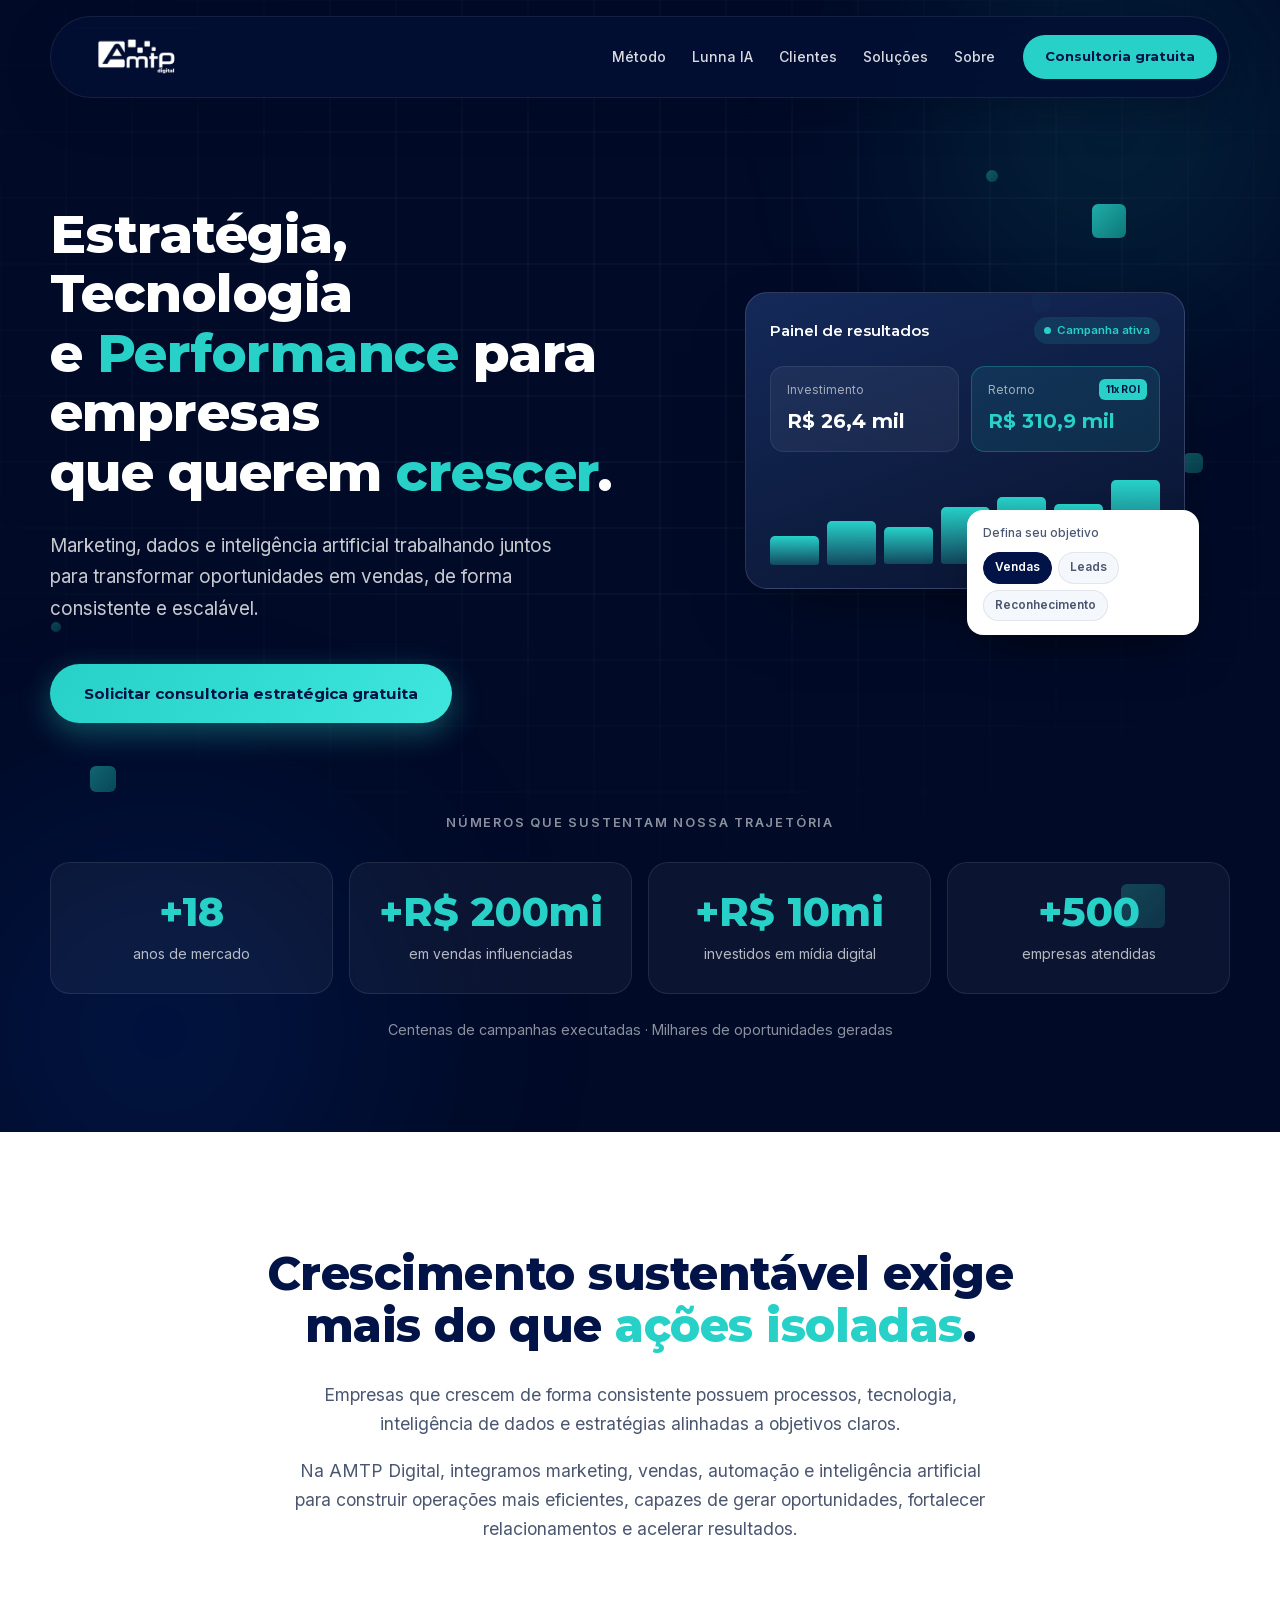
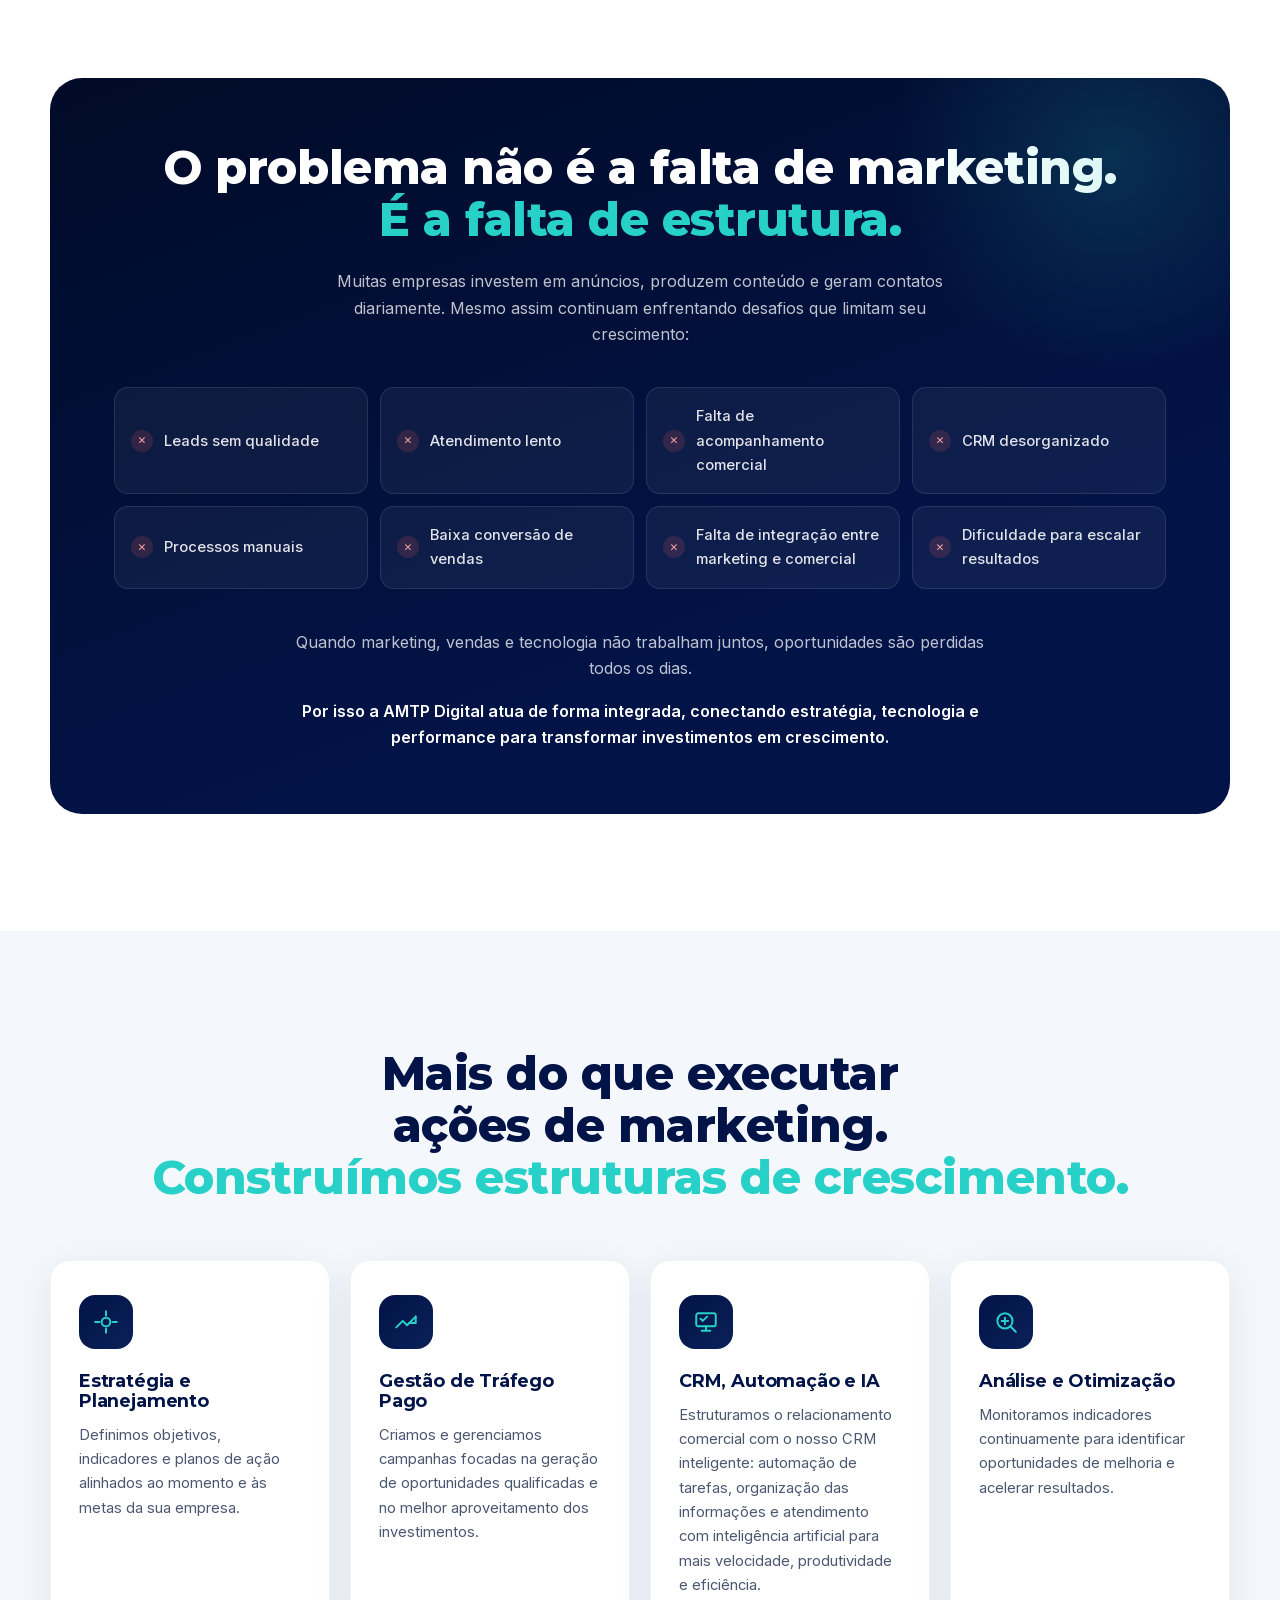
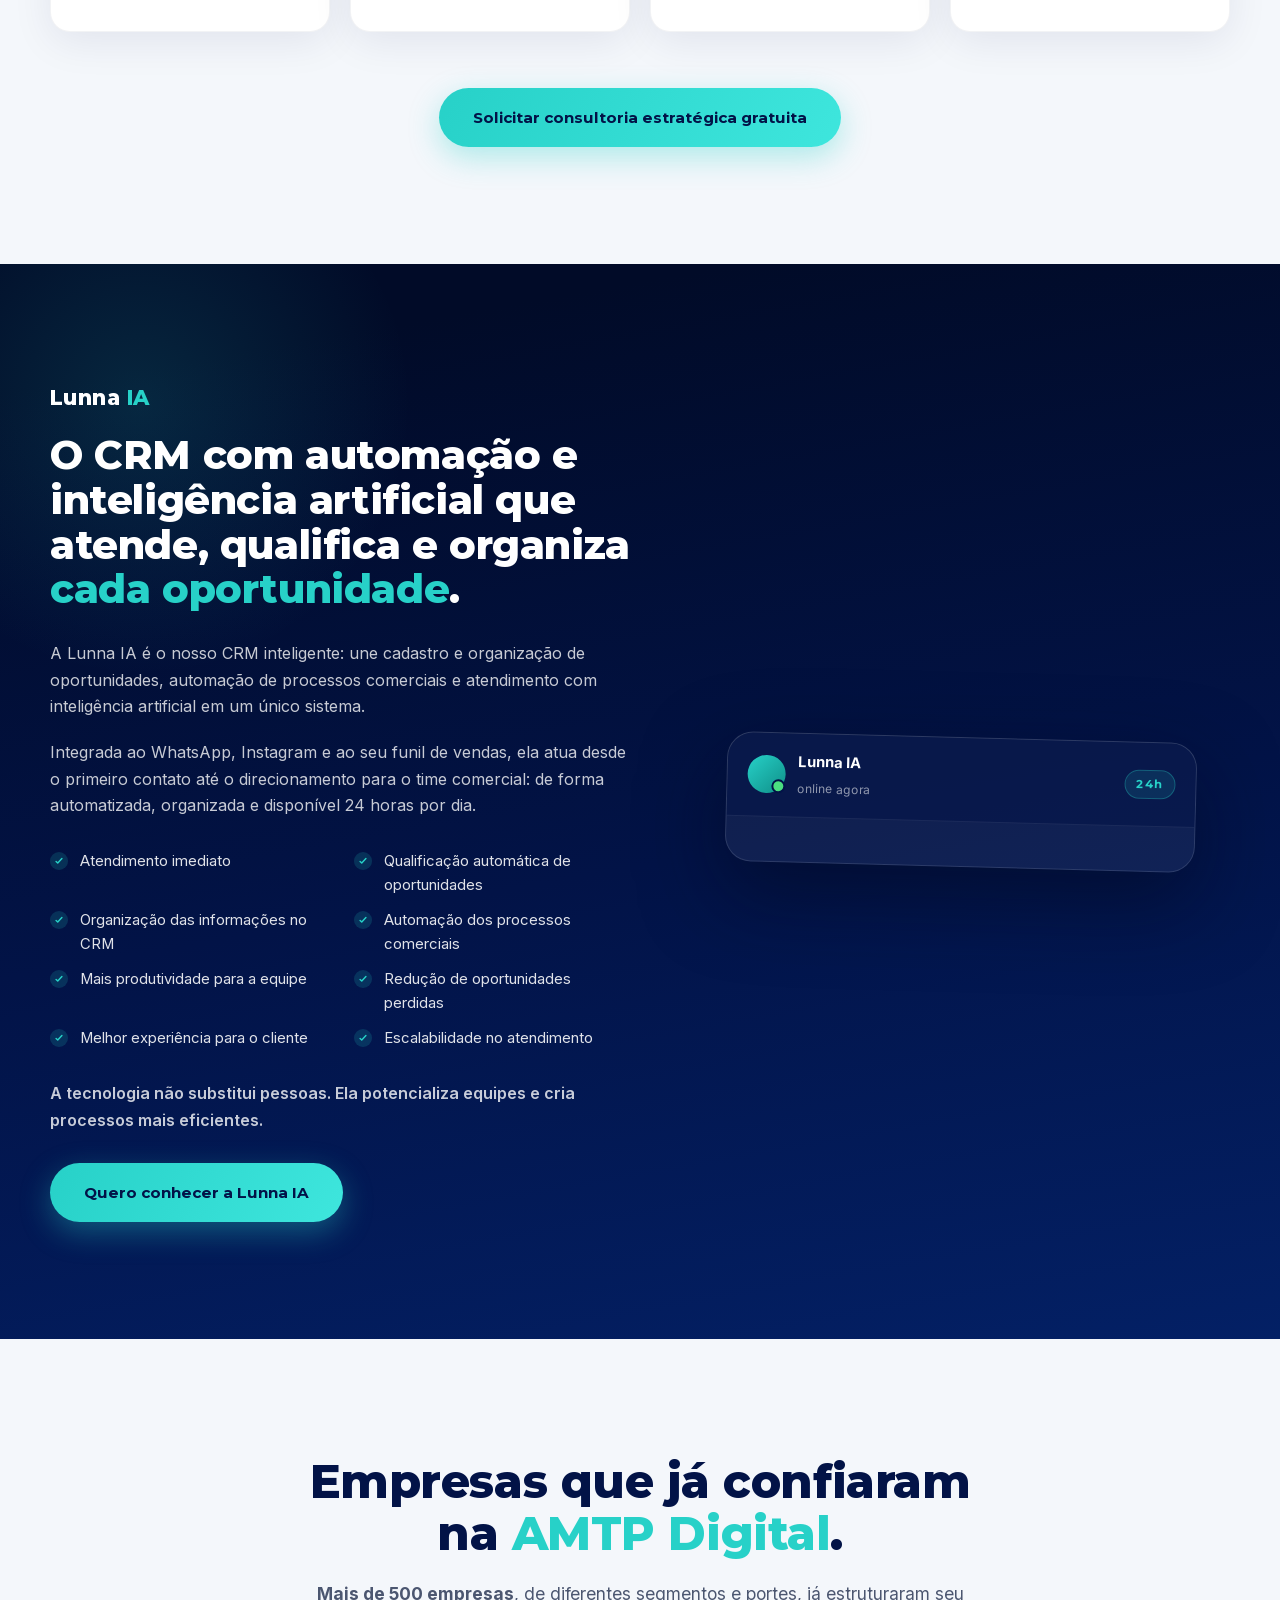
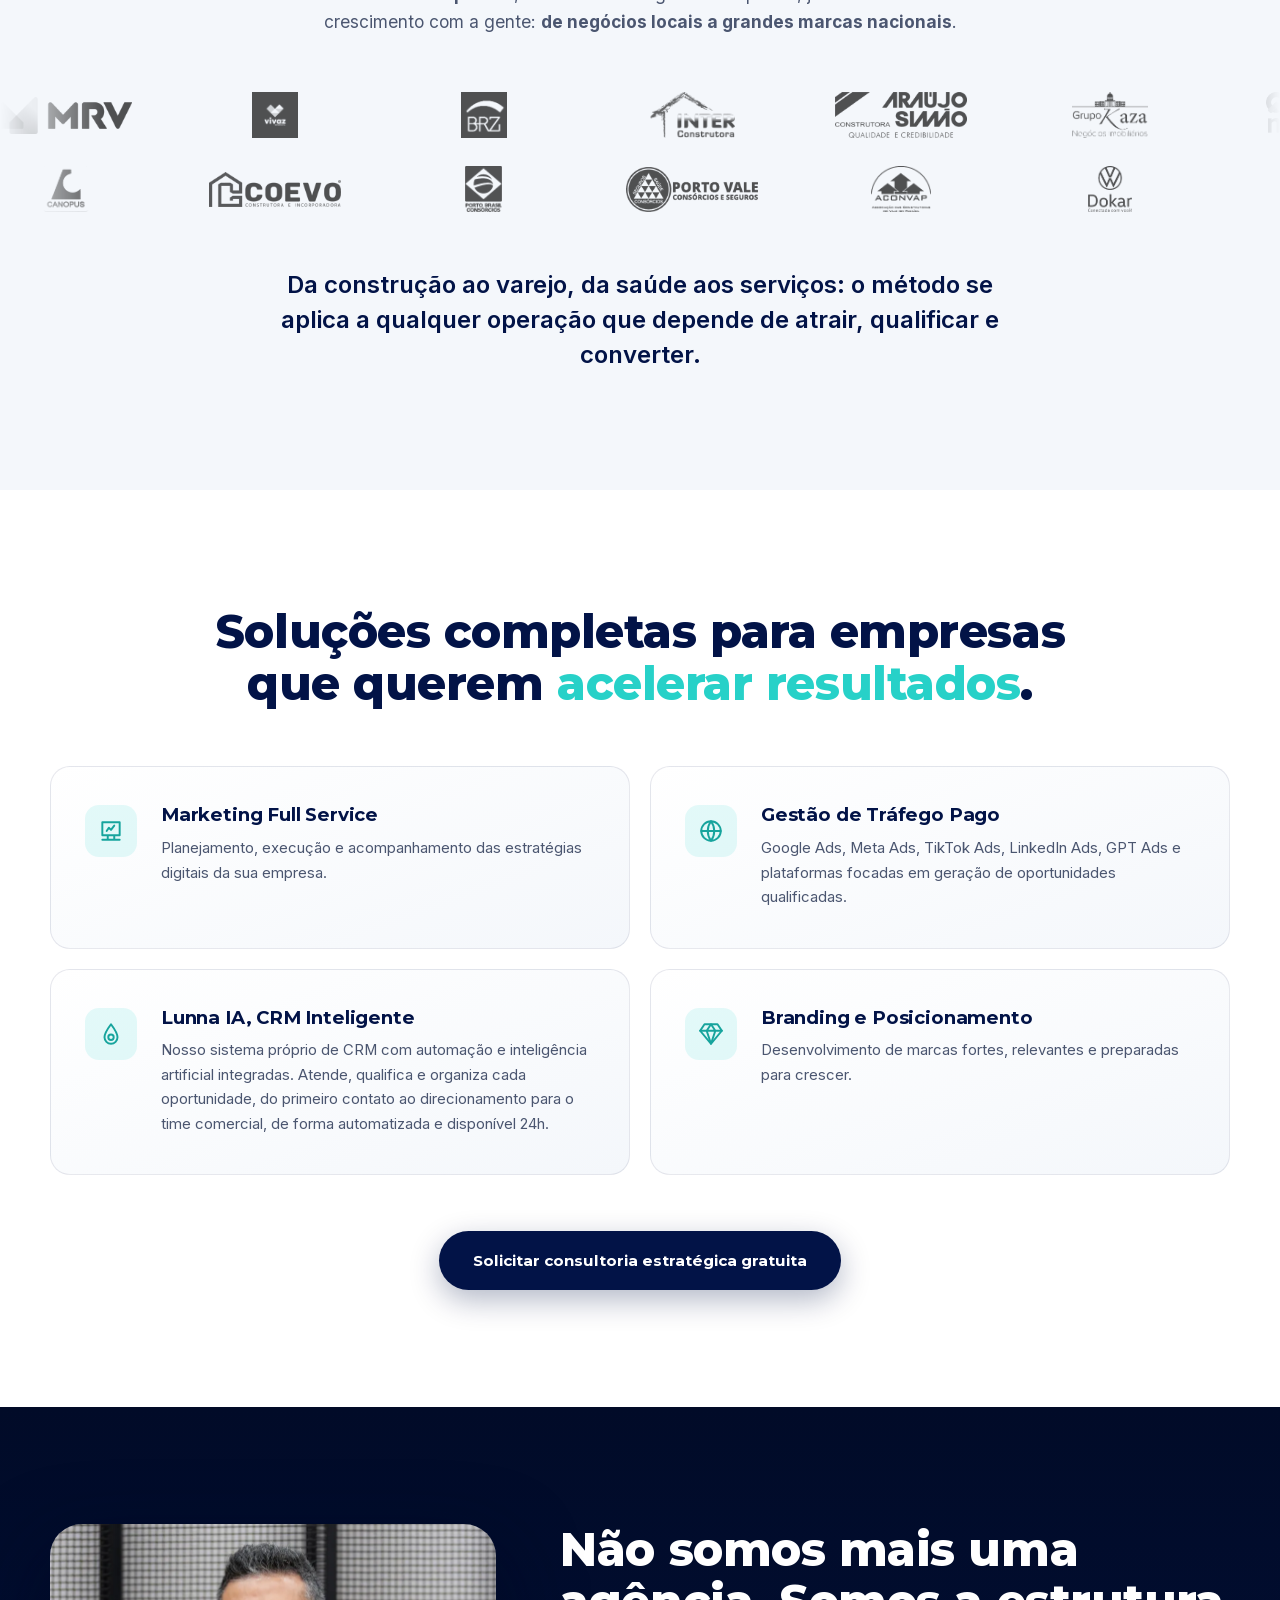
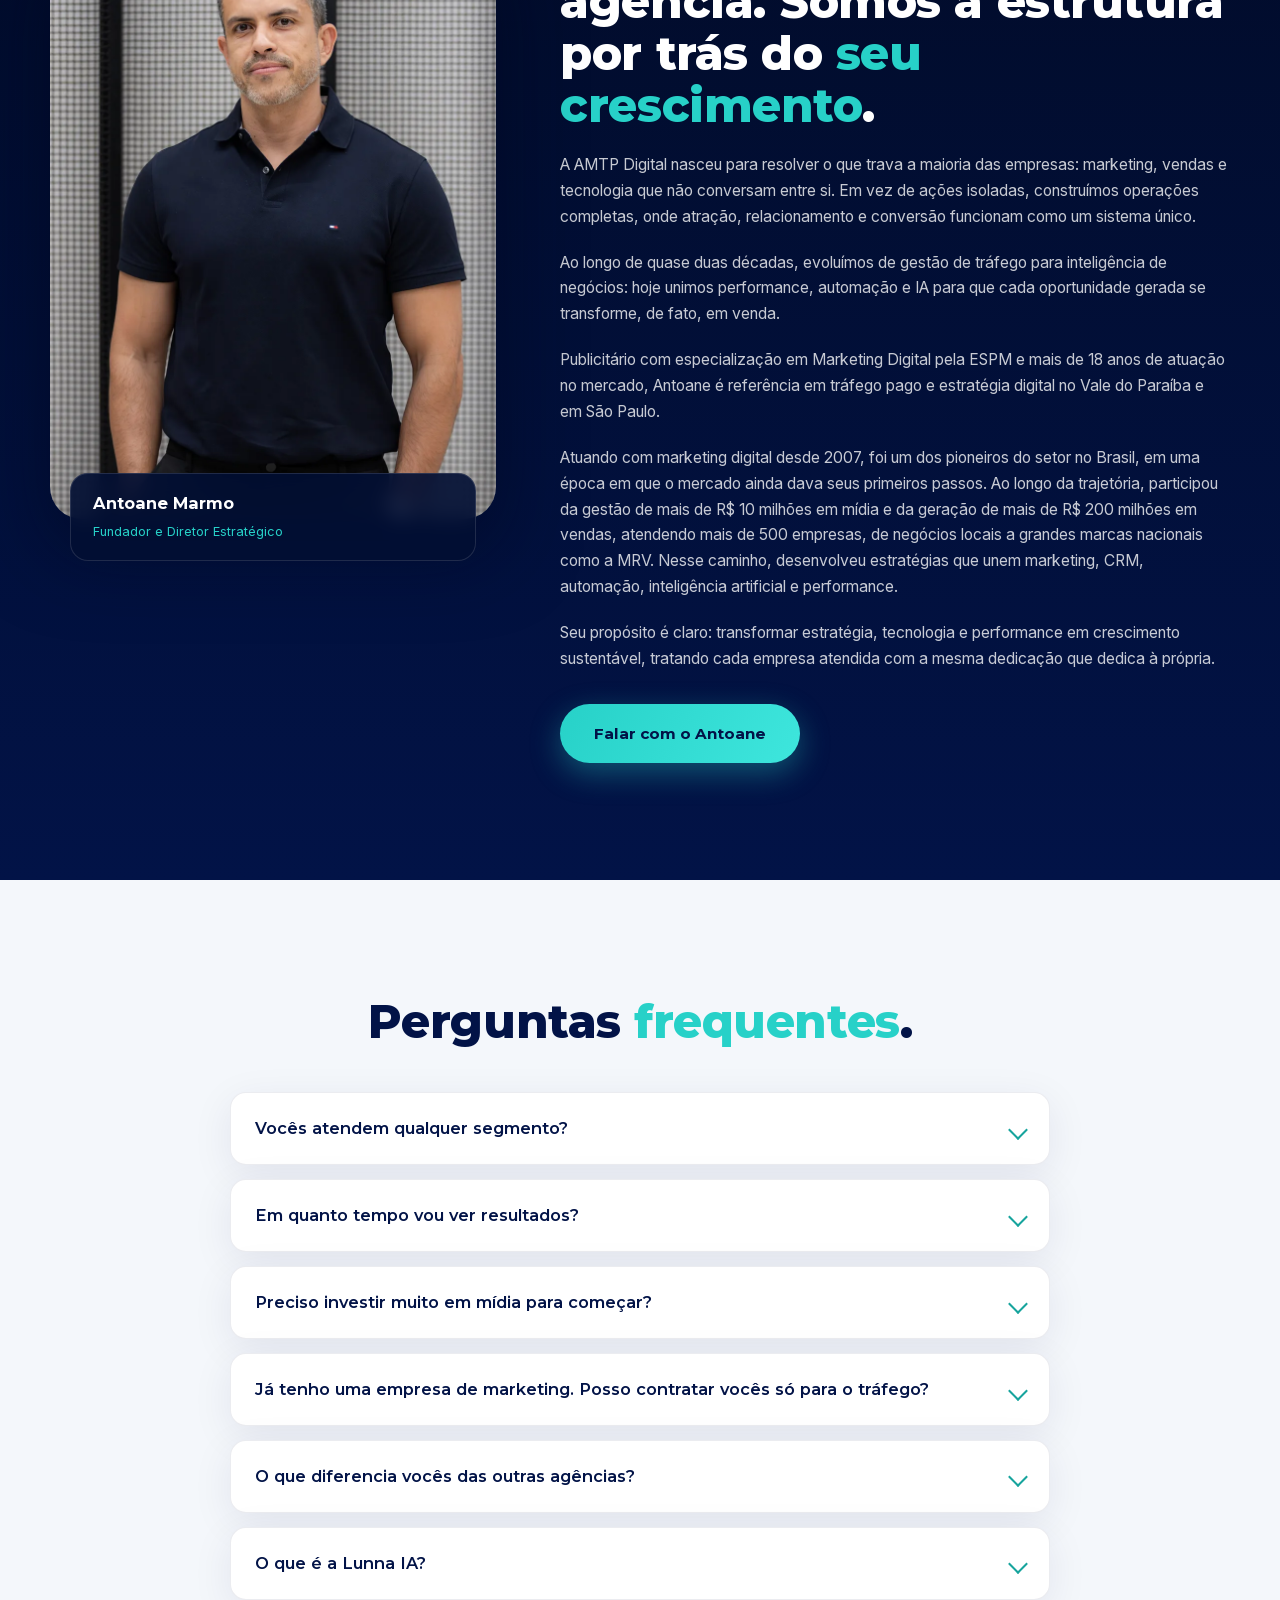
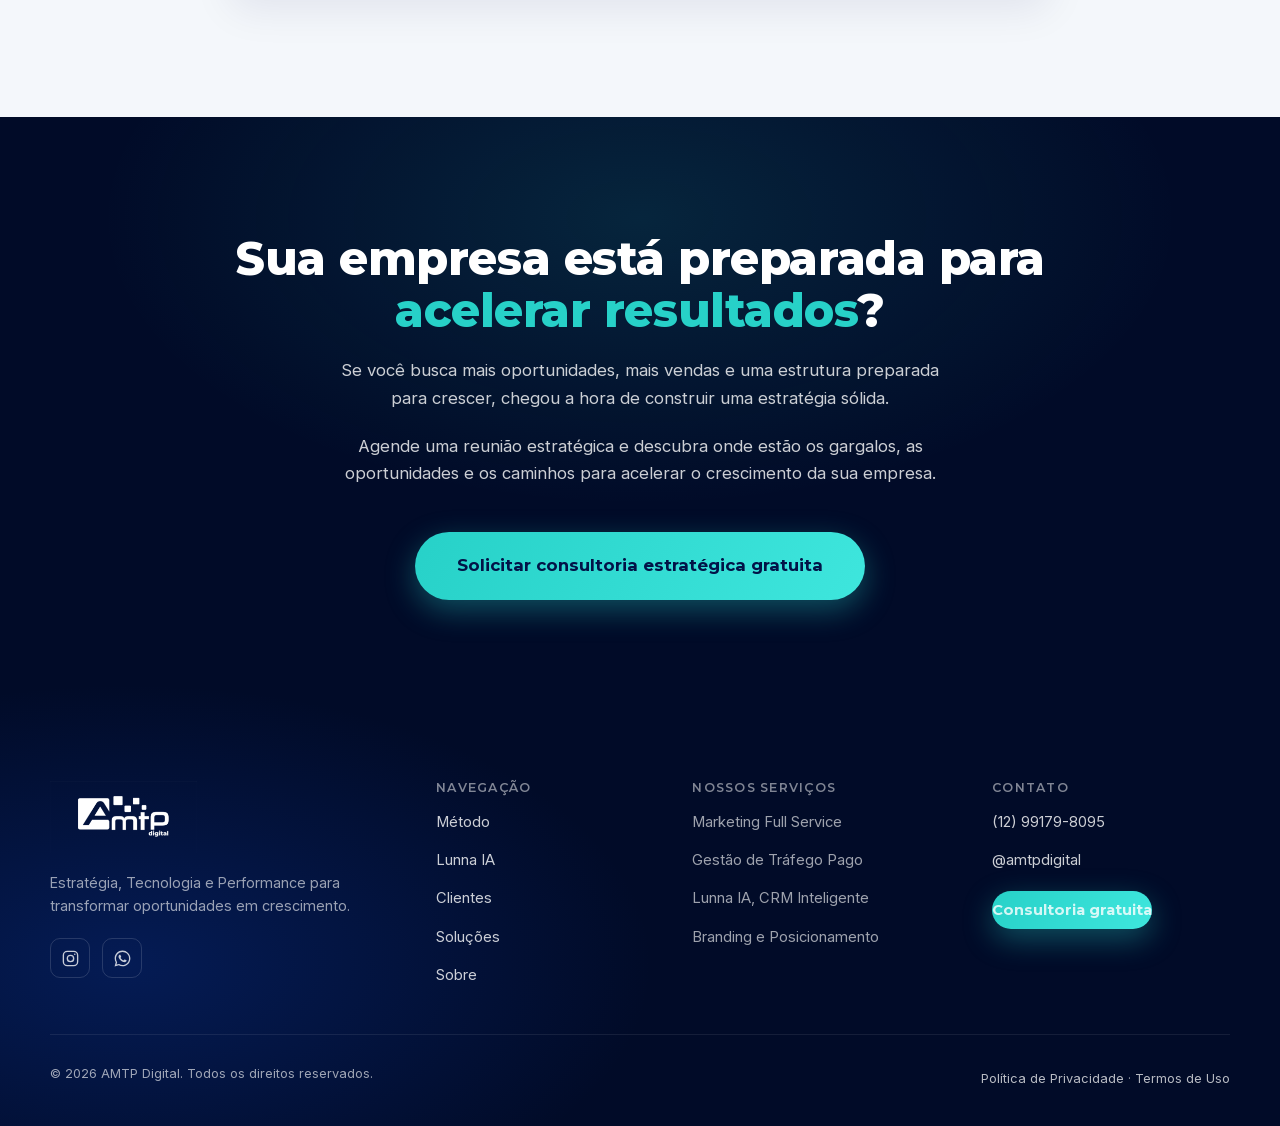
==== commit 74727612: "feat: client revision round from Antoane's PDF + mobile Lunna order Hero - add a results-panel mocku" ====
--- a/index.html
+++ b/index.html
@@ -62,14 +62,48 @@
         </div>
       </div>
       <div class="container hero__content">
-        <h1 class="hero__title">
-          <span class="line"><span>Estratégia, Tecnologia</span></span>
-          <span class="line"><span>e <em>Performance</em> para empresas</span></span>
-          <span class="line"><span>que querem <em>crescer</em>.</span></span>
-        </h1>
-        <p class="hero__sub hero__fade">Marketing, dados e inteligência artificial trabalhando juntos para transformar oportunidades em vendas, de forma consistente e escalável.</p>
-        <div class="hero__cta hero__fade">
-          <a class="btn btn--primary btn--lg" href="https://wa.me/5512981342979?text=Ol%C3%A1!%20Quero%20solicitar%20a%20consultoria%20estrat%C3%A9gica%20gratuita%20da%20AMTP%20Digital." target="_blank" rel="noopener">Solicitar consultoria estratégica gratuita</a>
+        <div class="hero__copy">
+          <h1 class="hero__title">
+            <span class="line"><span>Estratégia, Tecnologia</span></span>
+            <span class="line"><span>e <em>Performance</em> para empresas</span></span>
+            <span class="line"><span>que querem <em>crescer</em>.</span></span>
+          </h1>
+          <p class="hero__sub hero__fade">Marketing, dados e inteligência artificial trabalhando juntos para transformar oportunidades em vendas, de forma consistente e escalável.</p>
+          <div class="hero__cta hero__fade">
+            <a class="btn btn--primary btn--lg" href="https://wa.me/5512981342979?text=Ol%C3%A1!%20Quero%20solicitar%20a%20consultoria%20estrat%C3%A9gica%20gratuita%20da%20AMTP%20Digital." target="_blank" rel="noopener">Solicitar consultoria estratégica gratuita</a>
+          </div>
+        </div>
+        <div class="hero__panel hero__fade" aria-hidden="true">
+          <div class="dash">
+            <div class="dash__head">
+              <span class="dash__title">Painel de resultados</span>
+              <span class="dash__live"><i></i>Campanha ativa</span>
+            </div>
+            <div class="dash__metrics">
+              <div class="dash__metric">
+                <span class="dash__label">Investimento</span>
+                <strong class="dash__value">R$ 26,4 mil</strong>
+              </div>
+              <div class="dash__metric dash__metric--accent">
+                <span class="dash__label">Retorno</span>
+                <strong class="dash__value">R$ 310,9 mil</strong>
+                <span class="dash__roi">11x ROI</span>
+              </div>
+            </div>
+            <div class="dash__chart">
+              <span style="--h:34%"></span><span style="--h:52%"></span><span style="--h:44%"></span>
+              <span style="--h:68%"></span><span style="--h:80%"></span><span style="--h:72%"></span>
+              <span style="--h:100%"></span>
+            </div>
+          </div>
+          <div class="dash__float">
+            <span class="dash__float-label">Defina seu objetivo</span>
+            <div class="dash__chips">
+              <span class="dash__chip dash__chip--on">Vendas</span>
+              <span class="dash__chip">Leads</span>
+              <span class="dash__chip">Reconhecimento</span>
+            </div>
+          </div>
         </div>
       </div>
       <div class="container hero__stats reveal">
@@ -130,8 +164,7 @@
     <!-- COMO ACELERA -->
     <section class="section pillars">
       <div class="container">
-        <h2 class="section__title section__title--wide reveal">Mais do que executar ações de marketing. <em>Construímos estruturas de crescimento.</em></h2>
-        <p class="section__lead reveal">Nosso trabalho integra planejamento estratégico, tecnologia, inteligência artificial e performance para criar operações mais eficientes e preparadas para escalar.</p>
+        <h2 class="section__title section__title--wide reveal">Mais do que executar ações de marketing.<br><em>Construímos estruturas de crescimento.</em></h2>
         <div class="pillars__grid" data-stagger>
           <article class="pillar reveal">
             <div class="pillar__icon" aria-hidden="true">
@@ -151,8 +184,8 @@
             <div class="pillar__icon" aria-hidden="true">
               <svg viewBox="0 0 24 24" fill="none" stroke="currentColor" stroke-width="1.8" stroke-linecap="round" stroke-linejoin="round"><rect x="3" y="4" width="18" height="12" rx="2"/><path d="M8 20h8M12 16v4M7 9l2 2 4-4"/></svg>
             </div>
-            <h3>CRM, Automação e IA <span class="pillar__tag">Lunna IA</span></h3>
-            <p>Estruturamos o relacionamento comercial com a Lunna IA, nosso CRM inteligente: automação de tarefas, organização das informações e atendimento com inteligência artificial para mais velocidade, produtividade e eficiência.</p>
+            <h3>CRM, Automação e IA</h3>
+            <p>Estruturamos o relacionamento comercial com o nosso CRM inteligente: automação de tarefas, organização das informações e atendimento com inteligência artificial para mais velocidade, produtividade e eficiência.</p>
           </article>
           <article class="pillar reveal">
             <div class="pillar__icon" aria-hidden="true">
@@ -171,9 +204,33 @@
     <!-- LUNNA IA -->
     <section class="section lunna" id="lunna">
       <div class="container lunna__wrap">
-        <div class="lunna__text">
+        <div class="lunna__head">
           <p class="lunna__brand reveal">Lunna <span>IA</span></p>
           <h2 class="reveal">O CRM com automação e inteligência artificial que atende, qualifica e organiza <em>cada oportunidade</em>.</h2>
+        </div>
+        <div class="lunna__visual reveal" aria-hidden="true">
+          <div class="chat" id="lunnaChat">
+            <div class="chat__header">
+              <span class="chat__dot"></span>
+              <div class="chat__id">
+                <strong>Lunna IA</strong>
+                <small>online agora</small>
+              </div>
+              <span class="chat__live">24h</span>
+            </div>
+            <div class="chat__body" id="chatBody">
+              <div class="chat__msg chat__msg--in">Olá! Vi o anúncio de vocês. Queria saber mais.</div>
+              <div class="chat__msg chat__msg--out">Olá! Que bom ter você aqui 👋 Sou a Lunna, assistente da AMTP. Qual é o seu segmento?</div>
+              <div class="chat__msg chat__msg--in">Tenho uma construtora.</div>
+              <div class="chat__msg chat__msg--out">Ótimo. Hoje seu desafio maior é gerar mais oportunidades ou converter as que já chegam?</div>
+              <div class="chat__msg chat__msg--in">Converter. Chega bastante gente, mas some no meio do caminho.</div>
+              <div class="chat__msg chat__msg--out">Perfeito! Já registrei seu contato no CRM e estou direcionando você para um especialista. ✅</div>
+              <div class="chat__typing" id="chatTyping"><span></span><span></span><span></span></div>
+            </div>
+            <div class="chat__status" id="chatStatus">Oportunidade qualificada · CRM atualizado · 0h37 da manhã</div>
+          </div>
+        </div>
+        <div class="lunna__body">
           <p class="reveal">A Lunna IA é o nosso CRM inteligente: une cadastro e organização de oportunidades, automação de processos comerciais e atendimento com inteligência artificial em um único sistema.</p>
           <p class="reveal">Integrada ao WhatsApp, Instagram e ao seu funil de vendas, ela atua desde o primeiro contato até o direcionamento para o time comercial: de forma automatizada, organizada e disponível 24 horas por dia.</p>
           <ul class="lunna__benefits reveal" data-stagger>
@@ -191,28 +248,6 @@
             <a class="btn btn--primary btn--lg" href="https://wa.me/5512981342979?text=Ol%C3%A1!%20Quero%20conhecer%20a%20Lunna%20IA." target="_blank" rel="noopener">Quero conhecer a Lunna IA</a>
           </div>
         </div>
-        <div class="lunna__visual reveal" aria-hidden="true">
-          <div class="chat" id="lunnaChat">
-            <div class="chat__header">
-              <span class="chat__dot"></span>
-              <div class="chat__id">
-                <strong>Lunna IA</strong>
-                <small>online agora</small>
-              </div>
-              <span class="chat__live">24h</span>
-            </div>
-            <div class="chat__body" id="chatBody">
-              <div class="chat__msg chat__msg--in">Olá! Vi o anúncio de vocês. Queria saber mais.</div>
-              <div class="chat__msg chat__msg--out">Olá! Que bom ter você aqui 👋 Sou a Lunna, assistente da AMTP. Qual é o seu segmento?</div>
-              <div class="chat__msg chat__msg--in">Tenho uma construtora.</div>
-              <div class="chat__msg chat__msg--out">Ótimo. Hoje seu desafio maior é gerar mais oportunidades ou converter as que já chegam?</div>
-              <div class="chat__msg chat__msg--in">Converter. Chega bastante gente, mas some no meio do caminho.</div>
-              <div class="chat__msg chat__msg--out">Perfeito! Já registrei seu contato no CRM e estou direcionando você para um especialista. ✅</div>
-              <div class="chat__typing" id="chatTyping"><span></span><span></span><span></span></div>
-            </div>
-            <div class="chat__status" id="chatStatus">Oportunidade qualificada · CRM atualizado · 0h37 da manhã</div>
-          </div>
-        </div>
       </div>
     </section>
 
@@ -220,7 +255,7 @@
     <section class="section clients" id="clientes">
       <div class="container">
         <h2 class="section__title reveal">Empresas que já confiaram na <em>AMTP Digital</em>.</h2>
-        <p class="section__lead reveal">Mais de 500 empresas, de diferentes segmentos e portes, já estruturaram seu crescimento com a gente: de negócios locais a grandes marcas nacionais.</p>
+        <p class="section__lead reveal"><strong>Mais de 500 empresas</strong>, de diferentes segmentos e portes, já estruturaram seu crescimento com a gente: <strong>de negócios locais a grandes marcas nacionais</strong>.</p>
       </div>
       <div class="marquee reveal" aria-label="Logotipos de clientes">
         <div class="marquee__track">
@@ -234,7 +269,6 @@
             <img src="assets/logos/quero-meu-ape.webp" alt="Quero Meu Apê" height="44" loading="lazy" decoding="async" width="102">
             <img src="assets/logos/nipbr.webp" alt="NIPBR" height="42" loading="lazy" decoding="async" width="98">
             <img src="assets/logos/tony.webp" alt="Tony Veículos" height="40" loading="lazy" decoding="async" width="110">
-            <img src="assets/logos/emagrecentro.webp" alt="Emagrecentro" height="30" loading="lazy" decoding="async" width="292">
           </div>
           <div class="marquee__group" aria-hidden="true">
             <img src="assets/logos/mrv.webp" alt="" height="44" loading="lazy" decoding="async" width="158">
@@ -246,7 +280,6 @@
             <img src="assets/logos/quero-meu-ape.webp" alt="" height="44" loading="lazy" decoding="async" width="102">
             <img src="assets/logos/nipbr.webp" alt="" height="42" loading="lazy" decoding="async" width="98">
             <img src="assets/logos/tony.webp" alt="" height="40" loading="lazy" decoding="async" width="110">
-            <img src="assets/logos/emagrecentro.webp" alt="" height="30" loading="lazy" decoding="async" width="292">
           </div>
         </div>
         <div class="marquee__track marquee__track--reverse">
@@ -275,7 +308,7 @@
         </div>
       </div>
       <div class="container">
-        <p class="clients__close reveal">Da construção ao varejo, da saúde aos serviços: o método se aplica a qualquer operação que depende de atrair, qualificar e converter.</p>
+        <p class="clients__close clients__close--em reveal">Da construção ao varejo, da saúde aos serviços: o método se aplica a qualquer operação que depende de atrair, qualificar e converter.</p>
       </div>
     </section>
 
@@ -299,7 +332,7 @@
             </span>
             <div class="solution__body">
               <h3>Gestão de Tráfego Pago</h3>
-              <p>Google Ads, Meta Ads, TikTok Ads e plataformas focadas em geração de oportunidades qualificadas.</p>
+              <p>Google Ads, Meta Ads, TikTok Ads, LinkedIn Ads, GPT Ads e plataformas focadas em geração de oportunidades qualificadas.</p>
             </div>
           </article>
           <article class="solution reveal">
@@ -351,6 +384,39 @@
       </div>
     </section>
 
+    <!-- FAQ -->
+    <section class="section faq" id="faq">
+      <div class="container container--narrow">
+        <h2 class="section__title reveal">Perguntas <em>frequentes</em>.</h2>
+        <div class="faq__list" data-stagger>
+          <details class="faq__item reveal">
+            <summary>Vocês atendem qualquer segmento?</summary>
+            <div class="faq__answer"><p>Sim. Já foram mais de 500 empresas de diversos segmentos e portes. Nosso método serve a qualquer negócio que precisa gerar oportunidades e transformá-las em vendas.</p></div>
+          </details>
+          <details class="faq__item reveal">
+            <summary>Em quanto tempo vou ver resultados?</summary>
+            <div class="faq__answer"><p>Depende do seu momento e da sua estrutura atual. Alguns resultados vêm nas primeiras semanas; os mais estruturais se consolidam ao longo dos meses, com otimização contínua.</p></div>
+          </details>
+          <details class="faq__item reveal">
+            <summary>Preciso investir muito em mídia para começar?</summary>
+            <div class="faq__answer"><p>Não. O importante não é investir muito, é investir com direção. Definimos o valor ideal a partir dos seus objetivos.</p></div>
+          </details>
+          <details class="faq__item reveal">
+            <summary>Já tenho uma empresa de marketing. Posso contratar vocês só para o tráfego?</summary>
+            <div class="faq__answer"><p>Com certeza. São trabalhos complementares que funcionam muito bem juntos: enquanto sua equipe cuida do restante, nós assumimos a gestão de tráfego com foco total em gerar oportunidades qualificadas e melhor retorno sobre o investimento.</p></div>
+          </details>
+          <details class="faq__item reveal">
+            <summary>O que diferencia vocês das outras agências?</summary>
+            <div class="faq__answer"><p>Não somos mais uma agência que acumula clientes e some depois. Aqui o atendimento é de perto: cuidamos da sua empresa como gostaríamos que cuidassem da nossa, com transparência total. E a nossa experiência encurta o seu caminho, você erra menos e segue com a direção certa desde o início.</p></div>
+          </details>
+          <details class="faq__item reveal">
+            <summary>O que é a Lunna IA?</summary>
+            <div class="faq__answer"><p>Nosso CRM inteligente: um único sistema com organização de oportunidades, automação e atendimento por IA, integrado ao WhatsApp e ao seu funil, 24h por dia.</p></div>
+          </details>
+        </div>
+      </div>
+    </section>
+
   </main>
 
   <!-- CTA FINAL + FOOTER (fundo escuro contínuo) -->
@@ -368,17 +434,42 @@
   <footer class="footer">
     <div class="container footer__inner">
       <div class="footer__brand">
-        <img src="assets/img/logo-white.webp" alt="AMTP Digital" width="122" height="60" loading="lazy">
+        <img src="assets/img/logo-white.webp" alt="AMTP Digital" width="176" height="86" loading="lazy">
         <p>Estratégia, Tecnologia e Performance para transformar oportunidades em crescimento.</p>
-      </div>
-      <div class="footer__contact">
-        <a href="https://wa.me/5512981342979" target="_blank" rel="noopener">Antoane Marmo · (12) 98134-2979</a>
-        <a href="https://amtpdigital.com.br">amtpdigital.com.br</a>
+        <div class="footer__social">
+          <a href="https://instagram.com/amtpdigital" target="_blank" rel="noopener" aria-label="Instagram da AMTP Digital">
+            <svg viewBox="0 0 24 24" fill="none" stroke="currentColor" stroke-width="1.7" aria-hidden="true"><rect x="3" y="3" width="18" height="18" rx="5"/><circle cx="12" cy="12" r="4"/><circle cx="17.4" cy="6.6" r="1" fill="currentColor" stroke="none"/></svg>
+          </a>
+          <a href="https://wa.me/5512991798095" target="_blank" rel="noopener" aria-label="WhatsApp da AMTP Digital">
+            <svg viewBox="0 0 24 24" fill="currentColor" aria-hidden="true"><path d="M19.05 4.91A9.82 9.82 0 0 0 12.04 2C6.58 2 2.13 6.45 2.13 11.91c0 1.75.46 3.45 1.32 4.95L2 22l5.25-1.38a9.9 9.9 0 0 0 4.79 1.22h.004c5.46 0 9.91-4.45 9.91-9.91 0-2.65-1.03-5.14-2.9-7.02zM12.04 20.15h-.003a8.2 8.2 0 0 1-4.18-1.15l-.3-.18-3.12.82.83-3.04-.2-.31a8.21 8.21 0 0 1-1.26-4.38c0-4.54 3.7-8.23 8.24-8.23 2.2 0 4.27.86 5.82 2.42a8.18 8.18 0 0 1 2.41 5.82c0 4.54-3.69 8.23-8.23 8.23zm4.52-6.16c-.25-.12-1.47-.72-1.69-.81-.23-.08-.39-.12-.56.12-.16.25-.64.81-.78.97-.14.17-.29.19-.54.06-.25-.12-1.05-.39-1.99-1.23-.74-.66-1.23-1.47-1.38-1.72-.14-.25-.01-.38.11-.51.11-.11.25-.29.37-.43.12-.14.16-.25.25-.41.08-.17.04-.31-.02-.43-.06-.12-.56-1.34-.76-1.84-.2-.48-.4-.42-.56-.43h-.48c-.17 0-.43.06-.66.31-.23.25-.86.85-.86 2.07 0 1.22.89 2.4 1.01 2.56.12.17 1.75 2.67 4.24 3.74.59.26 1.05.41 1.41.52.59.19 1.13.16 1.56.1.48-.07 1.47-.6 1.68-1.18.21-.58.21-1.08.14-1.18-.06-.11-.22-.17-.47-.29z"/></svg>
+          </a>
+        </div>
+      </div>
+      <nav class="footer__col" aria-label="Navegação">
+        <h3>Navegação</h3>
+        <a href="#metodo">Método</a>
+        <a href="#lunna">Lunna IA</a>
+        <a href="#clientes">Clientes</a>
+        <a href="#solucoes">Soluções</a>
+        <a href="#sobre">Sobre</a>
+      </nav>
+      <div class="footer__col">
+        <h3>Nossos serviços</h3>
+        <span>Marketing Full Service</span>
+        <span>Gestão de Tráfego Pago</span>
+        <span>Lunna IA, CRM Inteligente</span>
+        <span>Branding e Posicionamento</span>
+      </div>
+      <div class="footer__col footer__col--contact">
+        <h3>Contato</h3>
+        <a href="https://wa.me/5512991798095" target="_blank" rel="noopener">(12) 99179-8095</a>
+        <a href="https://instagram.com/amtpdigital" target="_blank" rel="noopener">@amtpdigital</a>
+        <a class="btn btn--primary footer__cta" href="https://wa.me/5512991798095?text=Ol%C3%A1!%20Quero%20solicitar%20a%20consultoria%20estrat%C3%A9gica%20gratuita%20da%20AMTP%20Digital." target="_blank" rel="noopener">Consultoria gratuita</a>
       </div>
     </div>
     <div class="container footer__legal">
       <span>© 2026 AMTP Digital. Todos os direitos reservados.</span>
-      <span>Política de Privacidade · Termos de Uso</span>
+      <span class="footer__legal-links"><a href="politica-privacidade.html">Política de Privacidade</a> · <a href="termos.html">Termos de Uso</a></span>
     </div>
   </footer>
   </div>
--- a/assets/css/style.css
+++ b/assets/css/style.css
@@ -37,6 +37,10 @@
 
 html { scroll-behavior: smooth; }
 
+/* a navbar flutuante ocupa ~82px: sem isso a âncora para com o título atrás dela */
+:target,
+section[id] { scroll-margin-top: 100px; }
+
 body {
   font-family: var(--font-body);
   color: var(--ink);
@@ -120,7 +124,7 @@
   border: 1px solid rgba(255, 255, 255, .08);
   box-shadow: 0 12px 40px rgba(1, 8, 30, .35);
 }
-.nav__logo img { height: 44px; width: auto; }
+.nav__logo img { height: 60px; width: auto; }
 .nav__links {
   display: flex;
   gap: 26px;
@@ -166,6 +170,11 @@
   border: 1px solid rgba(255, 255, 255, .08);
   border-radius: 24px;
   padding: 20px;
+  /* em landscape a tela tem ~390px de altura: sem isso o CTA do menu fica
+     fora do alcance */
+  max-height: calc(100dvh - 104px);
+  overflow-y: auto;
+  overscroll-behavior: contain;
 }
 .nav__mobile a {
   color: var(--white);
@@ -249,12 +258,18 @@
   50% { transform: translateY(-22px) rotate(8deg); }
 }
 
-.hero__content { position: relative; z-index: 2; text-align: center; }
+.hero__content {
+  position: relative;
+  z-index: 2;
+  display: grid;
+  grid-template-columns: 1.05fr .95fr;
+  align-items: center;
+  gap: clamp(32px, 5vw, 72px);
+}
+.hero__copy { text-align: left; }
 .hero__title {
-  font-size: clamp(1.95rem, .9rem + 4.35vw, 3.85rem);
+  font-size: clamp(1.95rem, .6rem + 3.4vw, 3.35rem);
   font-weight: 800;
-  max-width: 1000px;
-  margin-inline: auto;
 }
 /* Kinetic type: cada linha sobe de dentro da própria caixa.
    O padding/margin compensados evitam que o overflow corte descendentes (g, ç). */
@@ -286,12 +301,94 @@
 .is-ready .hero__sub { transition-delay: .17s; }
 .is-ready .hero__cta { transition-delay: .23s; }
 .hero__sub {
-  max-width: 640px;
-  margin: 28px auto 0;
-  font-size: clamp(1rem, .95rem + .3vw, 1.2rem);
+  max-width: 540px;
+  margin: 28px 0 0;
+  font-size: clamp(1rem, .95rem + .3vw, 1.18rem);
   color: rgba(255, 255, 255, .78);
 }
 .hero__cta { margin-top: 40px; }
+
+/* ---------- Hero: painel de resultados (mockup) ---------- */
+.hero__panel {
+  position: relative;
+  justify-self: center;
+  width: min(440px, 100%);
+  padding-bottom: 46px;
+}
+/* sem backdrop-filter de proposito: o hero ja tem glows (blur 90px) + canvas
+   mesh, e a soma satura o compositor do Safari. O gradiente solido segura o
+   visual de vidro sem o custo. */
+.dash {
+  background: linear-gradient(160deg, rgba(21, 43, 92, .96), rgba(9, 20, 48, .96));
+  border: 1px solid rgba(255, 255, 255, .14);
+  border-radius: 22px;
+  padding: 24px;
+  box-shadow: 0 30px 70px -30px rgba(0, 0, 0, .6);
+}
+.dash__head { display: flex; align-items: center; justify-content: space-between; margin-bottom: 22px; }
+.dash__title { font-family: var(--font-display); font-weight: 600; font-size: .95rem; color: #fff; }
+.dash__live {
+  display: inline-flex; align-items: center; gap: 6px;
+  font-size: .72rem; font-weight: 600; color: var(--teal);
+  background: rgba(39, 209, 200, .12); padding: 4px 10px; border-radius: 999px;
+}
+.dash__live i { width: 7px; height: 7px; border-radius: 50%; background: var(--teal); animation: dash-pulse 1.8s ease-in-out infinite; }
+@keyframes dash-pulse { 0%, 100% { opacity: 1; } 50% { opacity: .3; } }
+.dash__metrics { display: grid; grid-template-columns: 1fr 1fr; gap: 12px; margin-bottom: 22px; }
+.dash__metric {
+  background: rgba(255, 255, 255, .05);
+  border: 1px solid rgba(255, 255, 255, .08);
+  border-radius: 14px;
+  padding: 14px 16px;
+  position: relative;
+}
+.dash__metric--accent { background: rgba(39, 209, 200, .1); border-color: rgba(39, 209, 200, .28); }
+.dash__label { display: block; font-size: .74rem; color: rgba(255, 255, 255, .6); margin-bottom: 4px; }
+.dash__value { font-family: var(--font-display); font-weight: 700; font-size: 1.24rem; color: #fff; }
+.dash__metric--accent .dash__value { color: var(--teal); }
+.dash__roi {
+  position: absolute; top: 12px; right: 12px;
+  font-size: .64rem; font-weight: 700; color: var(--navy);
+  background: var(--teal); padding: 2px 7px; border-radius: 6px;
+}
+.dash__chart {
+  display: flex; align-items: flex-end; gap: 8px;
+  height: 90px; padding-top: 6px;
+}
+.dash__chart span {
+  flex: 1;
+  height: var(--h);
+  background: linear-gradient(180deg, var(--teal), rgba(39, 209, 200, .25));
+  border-radius: 5px 5px 3px 3px;
+  transform-origin: bottom;
+  animation: dash-grow .9s cubic-bezier(.2, .8, .3, 1) both;
+}
+.dash__chart span:nth-child(1) { animation-delay: .30s; }
+.dash__chart span:nth-child(2) { animation-delay: .38s; }
+.dash__chart span:nth-child(3) { animation-delay: .46s; }
+.dash__chart span:nth-child(4) { animation-delay: .54s; }
+.dash__chart span:nth-child(5) { animation-delay: .62s; }
+.dash__chart span:nth-child(6) { animation-delay: .70s; }
+.dash__chart span:nth-child(7) { animation-delay: .78s; }
+@keyframes dash-grow { from { transform: scaleY(0); opacity: 0; } to { transform: scaleY(1); opacity: 1; } }
+.dash__float {
+  position: absolute;
+  right: -14px;
+  bottom: 0;
+  background: #fff;
+  border-radius: 16px;
+  padding: 14px 16px;
+  box-shadow: 0 24px 50px -18px rgba(0, 0, 0, .55);
+  width: 232px;
+}
+.dash__float-label { display: block; font-size: .74rem; color: var(--ink-soft); margin-bottom: 9px; font-weight: 500; }
+.dash__chips { display: flex; flex-wrap: wrap; gap: 6px; }
+.dash__chip {
+  font-size: .74rem; font-weight: 600; color: var(--ink-soft);
+  background: var(--bg-light); border: 1px solid rgba(2, 19, 71, .08);
+  padding: 5px 11px; border-radius: 999px;
+}
+.dash__chip--on { background: var(--navy); border-color: var(--navy); color: #fff; }
 
 .hero__stats {
   position: relative;
@@ -388,13 +485,29 @@
   background: rgba(255, 255, 255, .05);
   border: 1px solid rgba(255, 255, 255, .1);
   border-radius: 14px;
-  padding: 18px 16px;
+  padding: 16px 16px;
   font-size: .92rem;
   font-weight: 500;
-  text-align: center;
   color: rgba(255, 255, 255, .88);
   position: relative;
+  display: flex;
+  align-items: center;
+  gap: 11px;
   transition: border-color .3s, background .3s;
+}
+/* cada item e uma DOR: o "x" em coral sinaliza o problema (o "risquinho" pedido) */
+.challenge__grid li::before {
+  content: "✕";
+  flex: none;
+  width: 22px;
+  height: 22px;
+  display: grid;
+  place-items: center;
+  border-radius: 50%;
+  background: rgba(240, 90, 90, .16);
+  color: #f2a3a3;
+  font-size: .66rem;
+  font-weight: 800;
 }
 .challenge__grid li:hover { border-color: rgba(39, 209, 200, .45); background: rgba(39, 209, 200, .06); }
 .challenge__close {
@@ -440,9 +553,9 @@
 .pillar__tag {
   display: inline-block;
   font-family: var(--font-body);
-  font-size: .68rem;
+  font-size: .75rem;
   font-weight: 600;
-  letter-spacing: .06em;
+  letter-spacing: .05em;
   text-transform: uppercase;
   background: rgba(39, 209, 200, .14);
   color: var(--teal-dark);
@@ -472,10 +585,16 @@
 .lunna__wrap {
   display: grid;
   grid-template-columns: 1fr .92fr;
-  gap: clamp(40px, 4.5vw, 72px);
-  align-items: center;
-  position: relative;
-}
+  grid-template-areas:
+    "head visual"
+    "body visual";
+  column-gap: clamp(40px, 4.5vw, 72px);
+  align-items: start;
+  position: relative;
+}
+.lunna__head { grid-area: head; }
+.lunna__visual { grid-area: visual; align-self: center; }
+.lunna__body { grid-area: body; }
 .lunna__brand {
   font-family: var(--font-display);
   font-weight: 800;
@@ -485,7 +604,8 @@
 }
 .lunna__brand span { color: var(--teal); }
 .lunna h2 { color: var(--white); font-size: clamp(1.6rem, 1rem + 2.2vw, 2.5rem); }
-.lunna__text > p { margin-top: 20px; color: rgba(255, 255, 255, .78); }
+.lunna__body > p { margin-top: 20px; color: rgba(255, 255, 255, .78); }
+.lunna__body > p:first-child { margin-top: 28px; }
 .lunna__benefits {
   list-style: none;
   display: grid;
@@ -565,9 +685,9 @@
 .chat__live {
   margin-left: auto;
   font-family: var(--font-display);
-  font-size: .62rem;
+  font-size: .72rem;
   font-weight: 700;
-  letter-spacing: .12em;
+  letter-spacing: .1em;
   color: var(--teal);
   background: rgba(39, 209, 200, .13);
   border: 1px solid rgba(39, 209, 200, .3);
@@ -676,10 +796,13 @@
   gap: clamp(48px, 6vw, 88px);
   padding-right: clamp(48px, 6vw, 88px);
 }
+/* caixa de tamanho fixo pra todos os logos: mesma altura e mesma largura de
+   base, object-fit:contain centraliza sem distorcer. Mantem o padrao de tamanho
+   pedido pelo cliente, independente da proporcao de cada arte. */
 .marquee__group img {
-  height: auto;
-  width: auto;
-  max-height: 52px;
+  height: 46px;
+  width: 132px;
+  object-fit: contain;
   opacity: .68;
   transition: opacity .3s;
 }
@@ -693,6 +816,13 @@
   font-weight: 500;
   color: var(--navy);
 }
+/* destaque 2: um pouco maior que o corpo, sem virar titulo */
+.clients__close--em {
+  max-width: 760px;
+  font-size: clamp(1.15rem, 2.2vw, 1.5rem);
+  font-weight: 600;
+  line-height: 1.45;
+}
 
 /* ---------- Soluções ---------- */
 .solutions { background: var(--white); }
@@ -793,24 +923,48 @@
 /* ---------- Footer ---------- */
 .footer { background: transparent; position: relative; color: var(--white); padding: 64px 0 32px; }
 .footer__inner {
-  display: flex;
-  justify-content: space-between;
-  align-items: flex-start;
+  display: grid;
+  grid-template-columns: 1.6fr 1fr 1.2fr 1.1fr;
+  align-items: start;
   gap: 40px;
-  flex-wrap: wrap;
   padding-bottom: 40px;
   border-bottom: 1px solid rgba(255, 255, 255, .08);
 }
-.footer__brand img { height: 48px; width: auto; max-width: none; }
-.footer__brand p { margin-top: 18px; max-width: 380px; font-size: .9rem; color: rgba(255, 255, 255, .6); }
-.footer__contact { display: flex; flex-direction: column; gap: 10px; }
-.footer__contact a {
+.footer__brand img { height: 72px; width: auto; max-width: none; }
+.footer__brand p { margin-top: 18px; max-width: 320px; font-size: .9rem; color: rgba(255, 255, 255, .6); }
+.footer__social { display: flex; gap: 12px; margin-top: 20px; }
+.footer__social a {
+  width: 40px;
+  height: 40px;
+  display: grid;
+  place-items: center;
+  border-radius: 10px;
+  border: 1px solid rgba(255, 255, 255, .14);
+  color: rgba(255, 255, 255, .78);
+  transition: color .2s, border-color .2s, background .2s;
+}
+.footer__social a:hover { color: var(--navy); background: var(--teal); border-color: var(--teal); }
+.footer__social svg { width: 19px; height: 19px; }
+.footer__col { display: flex; flex-direction: column; }
+.footer__col h3 {
+  font-size: .78rem;
+  letter-spacing: .1em;
+  text-transform: uppercase;
+  color: rgba(255, 255, 255, .5);
+  margin-bottom: 8px;
+  font-weight: 600;
+}
+.footer__col a, .footer__col span {
   color: rgba(255, 255, 255, .8);
   text-decoration: none;
   font-size: .92rem;
+  /* alvo de toque de 38px nos links; span segue o mesmo ritmo visual */
+  padding: 7px 0;
   transition: color .2s;
 }
-.footer__contact a:hover { color: var(--teal); }
+.footer__col a:hover { color: var(--teal); }
+.footer__col span { color: rgba(255, 255, 255, .62); }
+.footer__cta { margin-top: 12px; align-self: flex-start; }
 .footer__legal {
   display: flex;
   justify-content: space-between;
@@ -820,6 +974,15 @@
   font-size: .8rem;
   color: rgba(255, 255, 255, .62);
 }
+.footer__legal-links a {
+  color: rgba(255, 255, 255, .72);
+  text-decoration: none;
+  transition: color .2s;
+  /* alvo de toque de 24px sem alterar o visual do texto */
+  display: inline-block;
+  padding: 5px 0;
+}
+.footer__legal-links a:hover { color: var(--teal); }
 
 /* ---------- Reveal ---------- */
 .js .reveal {
@@ -840,6 +1003,90 @@
   transform: none;
   transition-delay: calc(var(--i, 0) * 68ms);
 }
+
+/* ---------- FAQ ---------- */
+.faq { background: var(--bg-light); }
+.faq .section__title { text-align: center; margin-bottom: 44px; }
+.faq__list { display: flex; flex-direction: column; gap: 14px; }
+.faq__item {
+  background: var(--white);
+  border: 1px solid rgba(2, 19, 71, .08);
+  border-radius: 16px;
+  box-shadow: var(--shadow-card);
+  overflow: hidden;
+  transition: border-color .25s;
+}
+.faq__item[open] { border-color: rgba(39, 209, 200, .5); }
+.faq__item summary {
+  list-style: none;
+  cursor: pointer;
+  padding: 22px 56px 22px 24px;
+  font-family: var(--font-display);
+  font-weight: 600;
+  font-size: 1.02rem;
+  color: var(--navy);
+  position: relative;
+  transition: color .2s;
+}
+.faq__item summary::-webkit-details-marker { display: none; }
+.faq__item summary::after {
+  content: '';
+  position: absolute;
+  right: 24px;
+  top: 50%;
+  width: 12px;
+  height: 12px;
+  margin-top: -6px;
+  border-right: 2.4px solid var(--teal-dark);
+  border-bottom: 2.4px solid var(--teal-dark);
+  transform: rotate(45deg);
+  transition: transform .28s cubic-bezier(.2, .7, .3, 1);
+}
+.faq__item[open] summary::after { transform: rotate(-135deg); }
+.faq__item summary:hover { color: var(--teal-dark); }
+.faq__answer { padding: 0 24px 22px; }
+.faq__answer p { margin: 0; color: var(--ink-soft); }
+
+/* ---------- Páginas legais (política / termos) ---------- */
+.legal-top {
+  background: var(--navy-deep);
+  padding: 20px 0;
+  position: sticky;
+  top: 0;
+  z-index: 10;
+}
+.legal-top__inner { display: flex; align-items: center; justify-content: space-between; gap: 20px; }
+.legal-top img { height: 56px; width: auto; }
+.legal-top a.legal-back {
+  color: rgba(255, 255, 255, .82);
+  text-decoration: none;
+  font-size: .9rem;
+  font-weight: 600;
+  transition: color .2s;
+}
+.legal-top a.legal-back:hover { color: var(--teal); }
+.legal {
+  padding: 64px 0 80px;
+  background: var(--bg-light);
+  min-height: 70vh;
+}
+.legal h1 {
+  font-family: var(--font-display);
+  font-size: clamp(1.9rem, 1.2rem + 2.6vw, 2.9rem);
+  color: var(--navy);
+  line-height: 1.1;
+}
+.legal__updated { margin-top: 12px; color: var(--ink-soft); font-size: .9rem; }
+.legal h2 {
+  font-family: var(--font-display);
+  font-size: 1.3rem;
+  color: var(--navy);
+  margin: 40px 0 12px;
+}
+.legal p, .legal li { color: var(--ink-soft); margin-top: 12px; }
+.legal ul { margin: 4px 0 0 22px; }
+.legal a { color: var(--teal-dark); font-weight: 600; }
+.legal__note { margin-top: 40px; font-size: .85rem; color: var(--ink-soft); }
 
 /* ---------- Micro-interações ---------- */
 .nav__links a { position: relative; }
@@ -884,8 +1131,12 @@
 @media (max-width: 1020px) {
   .pillars__grid { grid-template-columns: 1fr 1fr; }
   .challenge__grid { grid-template-columns: 1fr 1fr; }
-  .lunna__wrap { grid-template-columns: 1fr; }
-  .lunna__visual { order: -1; min-height: 0; }
+  /* no mobile a ordem pedida pelo cliente: titulo -> video -> descritivos */
+  .lunna__wrap {
+    grid-template-columns: 1fr;
+    grid-template-areas: "head" "visual" "body";
+  }
+  .lunna__visual { min-height: 0; margin: 8px 0 4px; }
   .chat { transform: none; }
   .chat:hover { transform: translateY(-6px); }
   /* No mobile o card fica acima do texto: encenar a conversa aqui empurraria
@@ -897,11 +1148,28 @@
   .about__photo { position: static; max-width: 420px; }
 }
 
+@media (max-width: 980px) {
+  /* hero empilha: texto centralizado, painel abaixo */
+  .hero__content { grid-template-columns: 1fr; gap: 44px; }
+  .hero__copy { text-align: center; }
+  .hero__title { margin-inline: auto; }
+  .hero__sub { margin-inline: auto; }
+  .hero__cta { display: flex; justify-content: center; }
+  .hero__panel { justify-self: center; margin-top: 8px; }
+}
+
 @media (max-width: 860px) {
   .nav__links, .btn--nav { display: none; }
   .nav__burger { display: flex; }
   .stats { grid-template-columns: 1fr 1fr; }
   .solutions__grid { grid-template-columns: minmax(0, 1fr); }
+}
+
+/* celular deitado: comprime o menu para o CTA caber sem precisar rolar */
+@media (max-height: 500px) and (max-width: 900px) {
+  .nav__mobile { padding: 12px 14px; }
+  .nav__mobile a { padding: 7px 8px; font-size: .9rem; }
+  .nav__mobile .btn { margin-top: 4px; padding: 11px; font-size: .85rem; }
 }
 
 @media (max-width: 560px) {
@@ -913,5 +1181,11 @@
   .btn--lg { padding: 15px 26px; font-size: .88rem; }
   .btn--xl { padding: 17px 30px; font-size: .92rem; }
   .hero { padding-top: 130px; }
+  /* na tela estreita o texto ocupa o centro: os quadrados que caíam em cima
+     dele saem, os das bordas ficam mais discretos */
+  .px--2, .px--3, .px--6 { display: none; }
+  .px { opacity: .3; }
+  .px--1 { width: 24px; height: 24px; }
+  .px--8 { width: 32px; height: 32px; }
   .footer__inner { flex-direction: column; }
 }
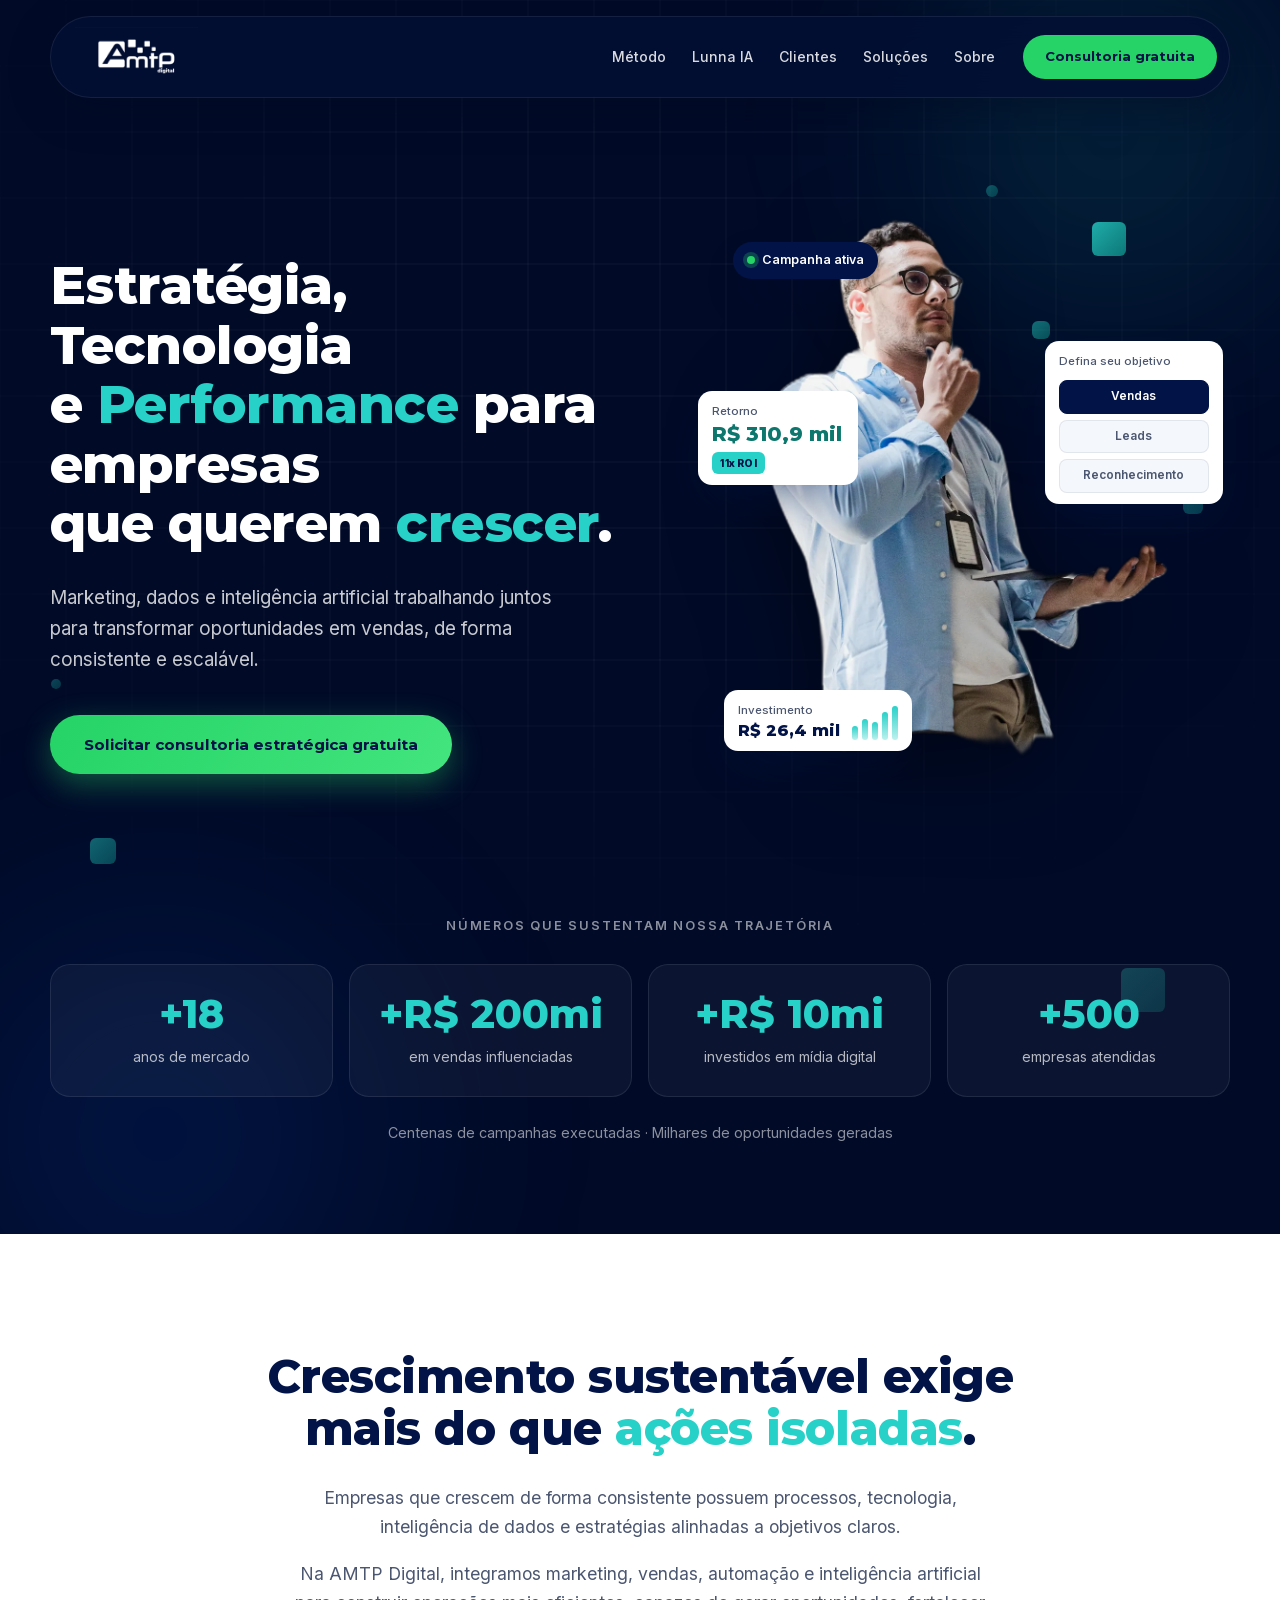
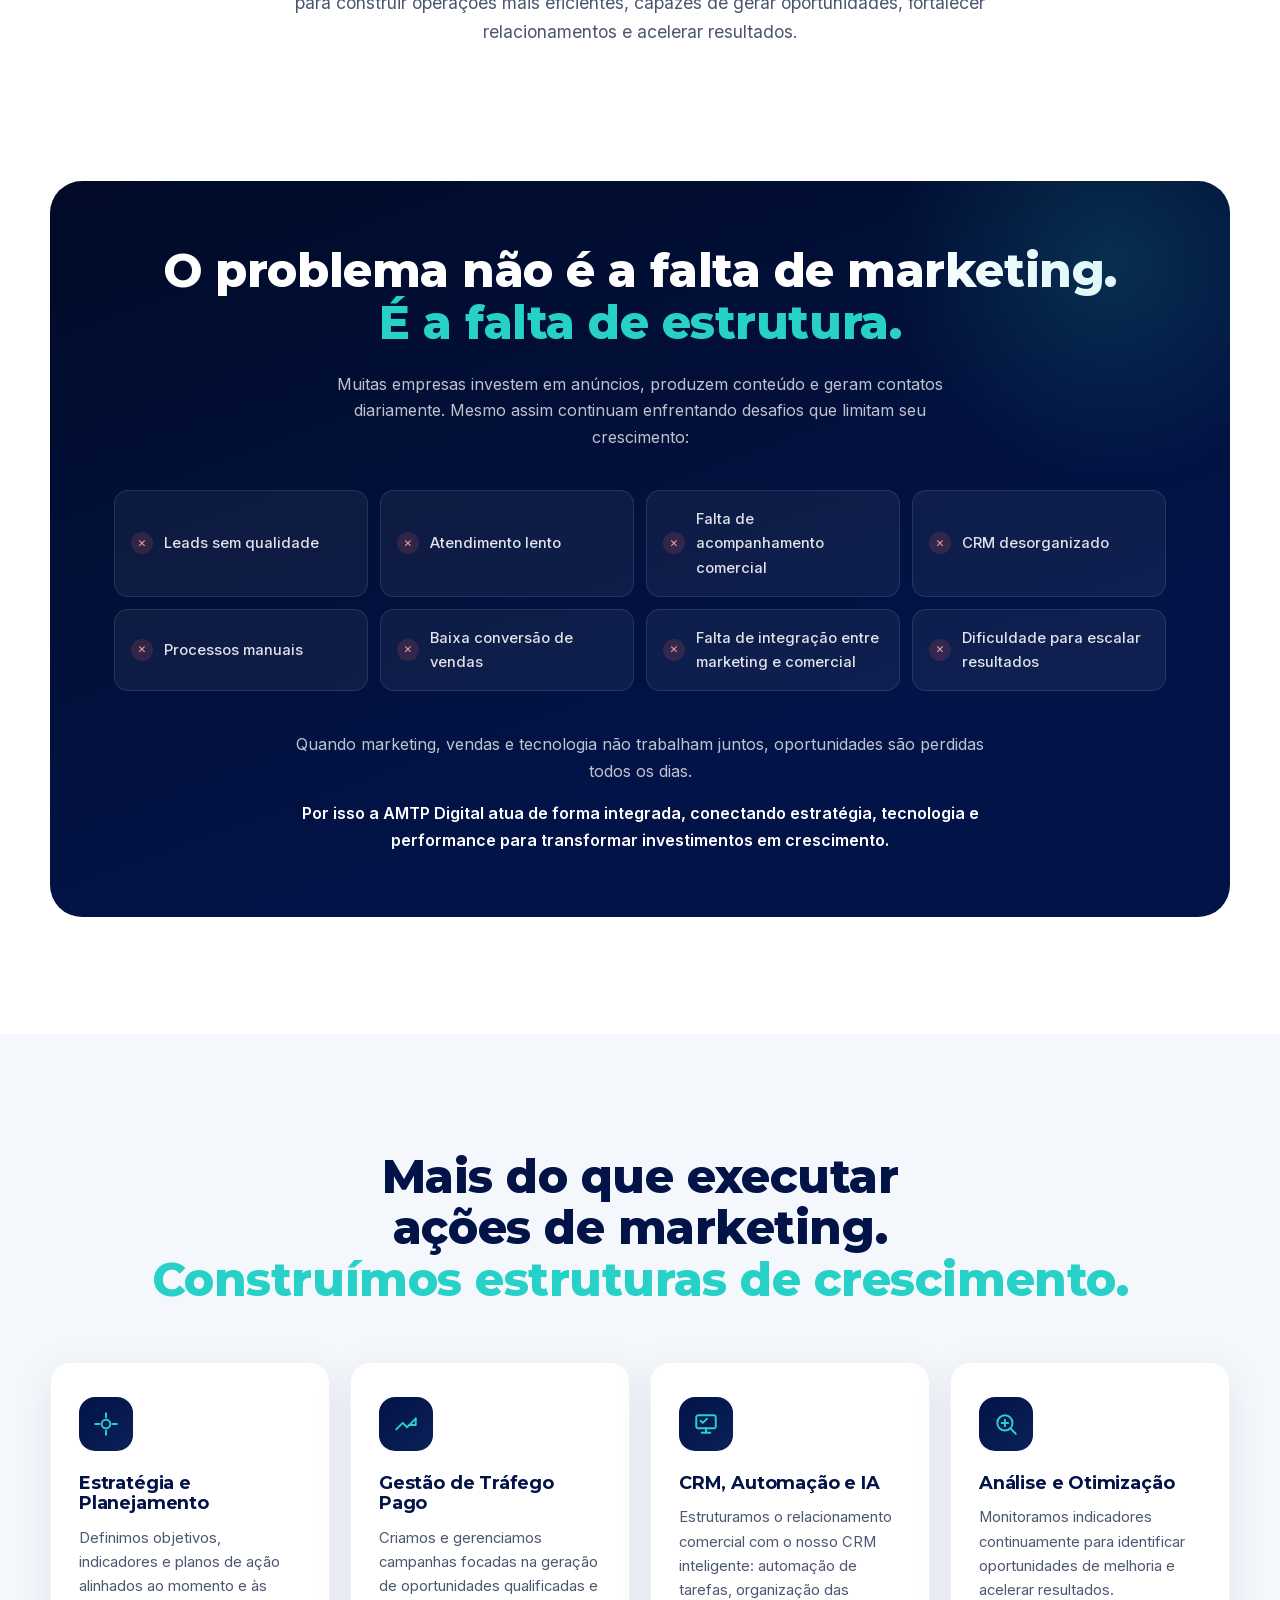
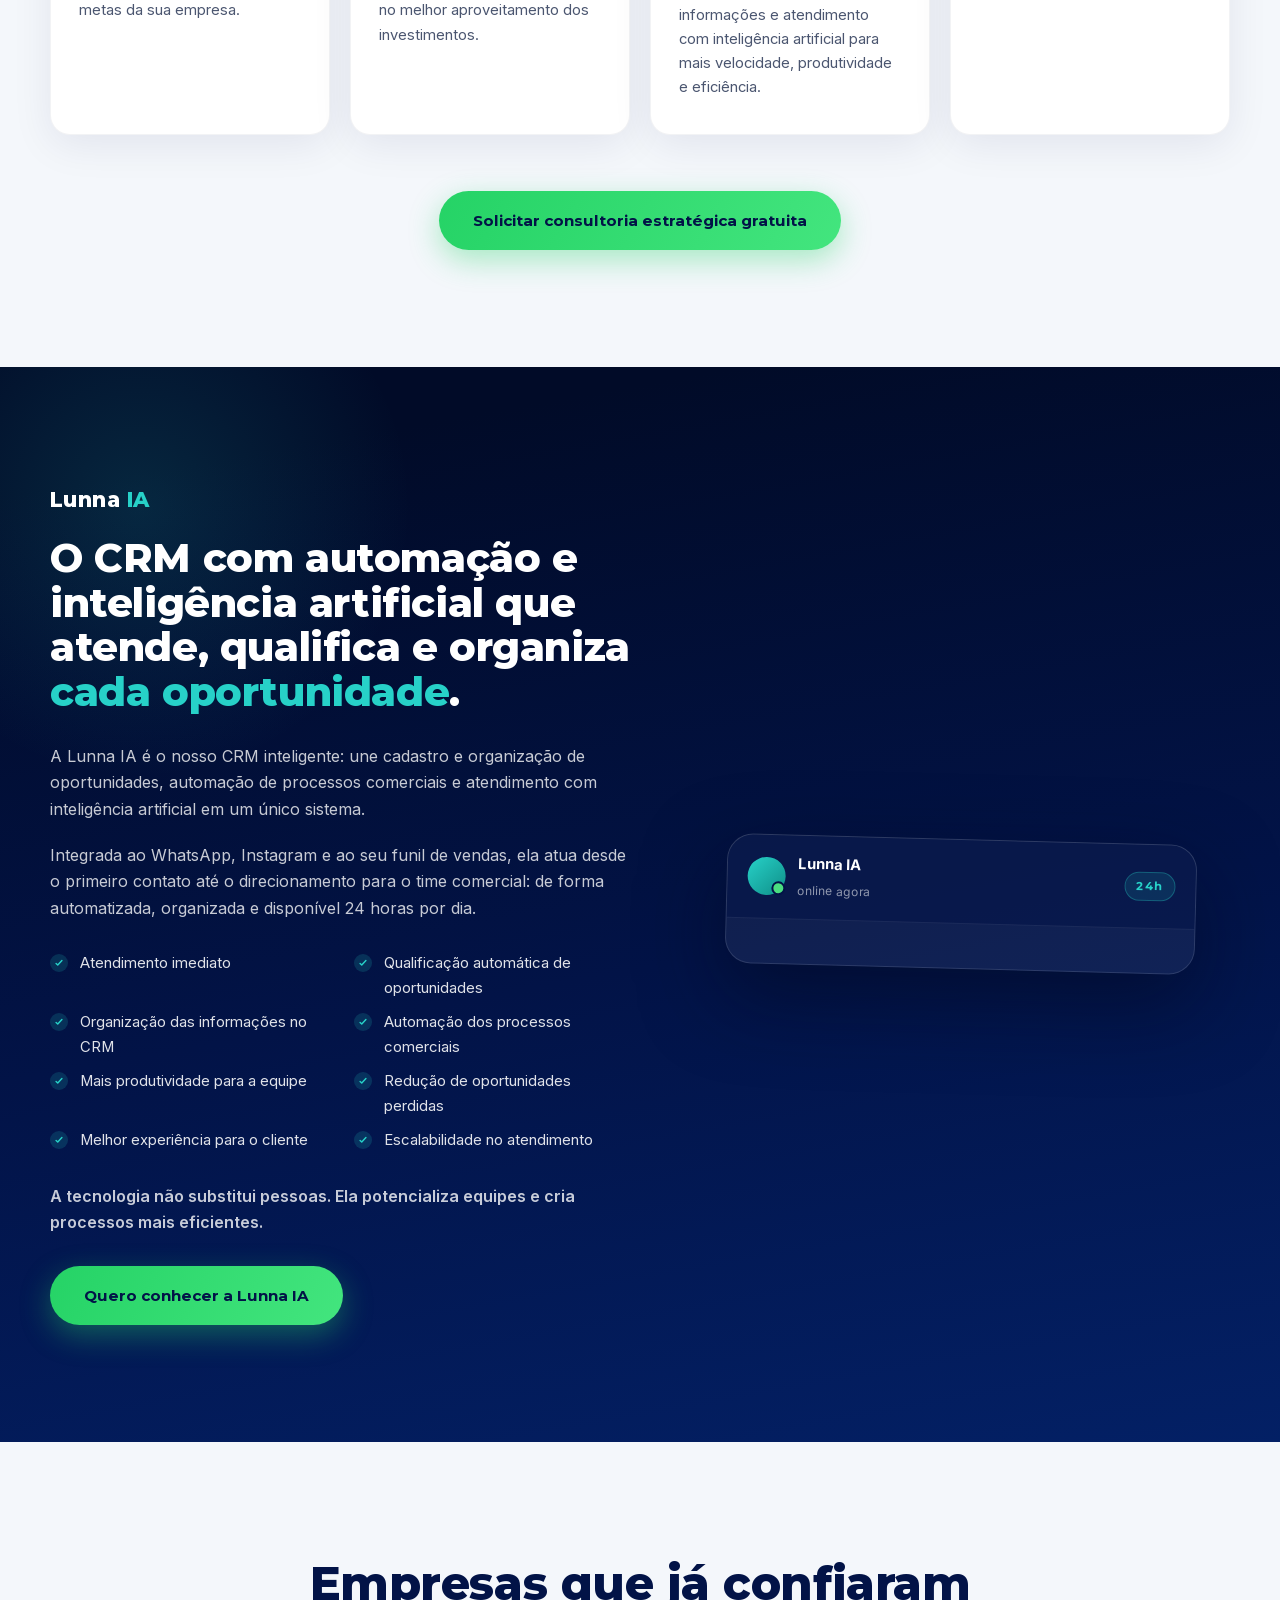
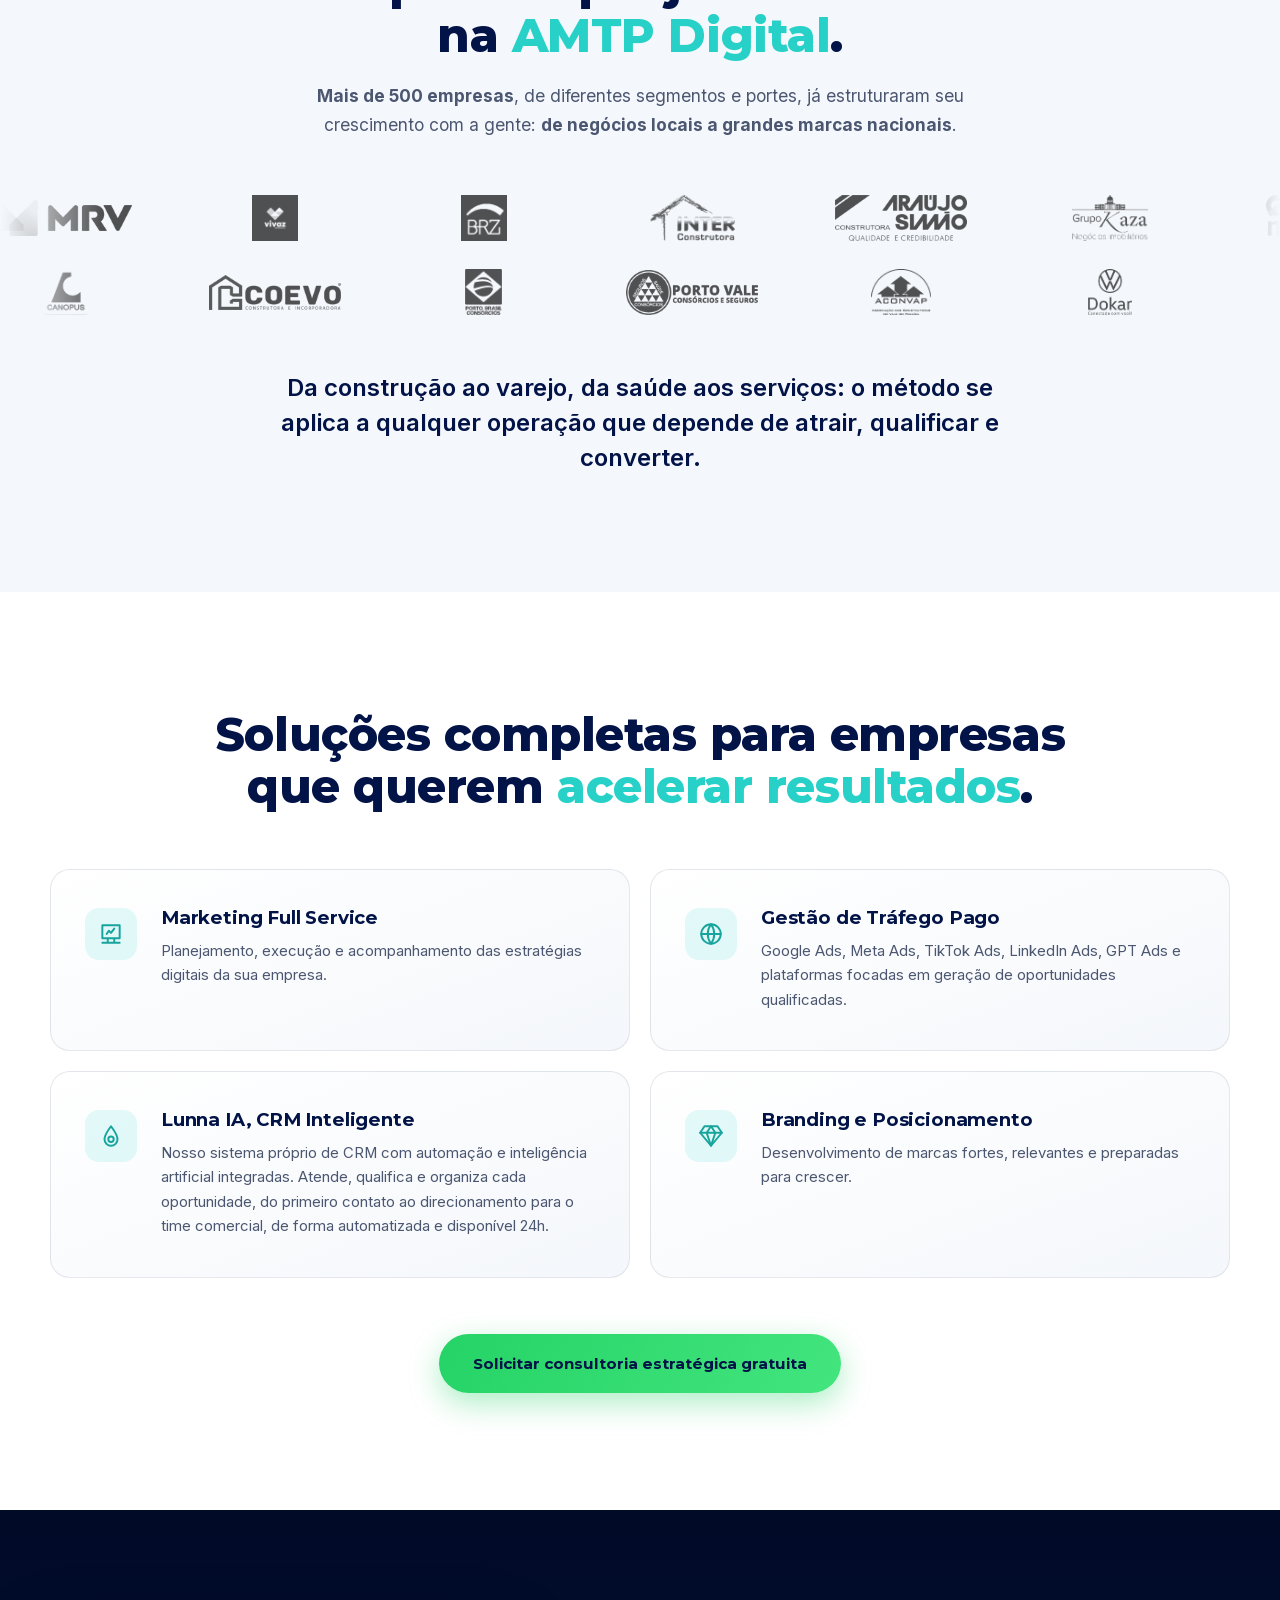
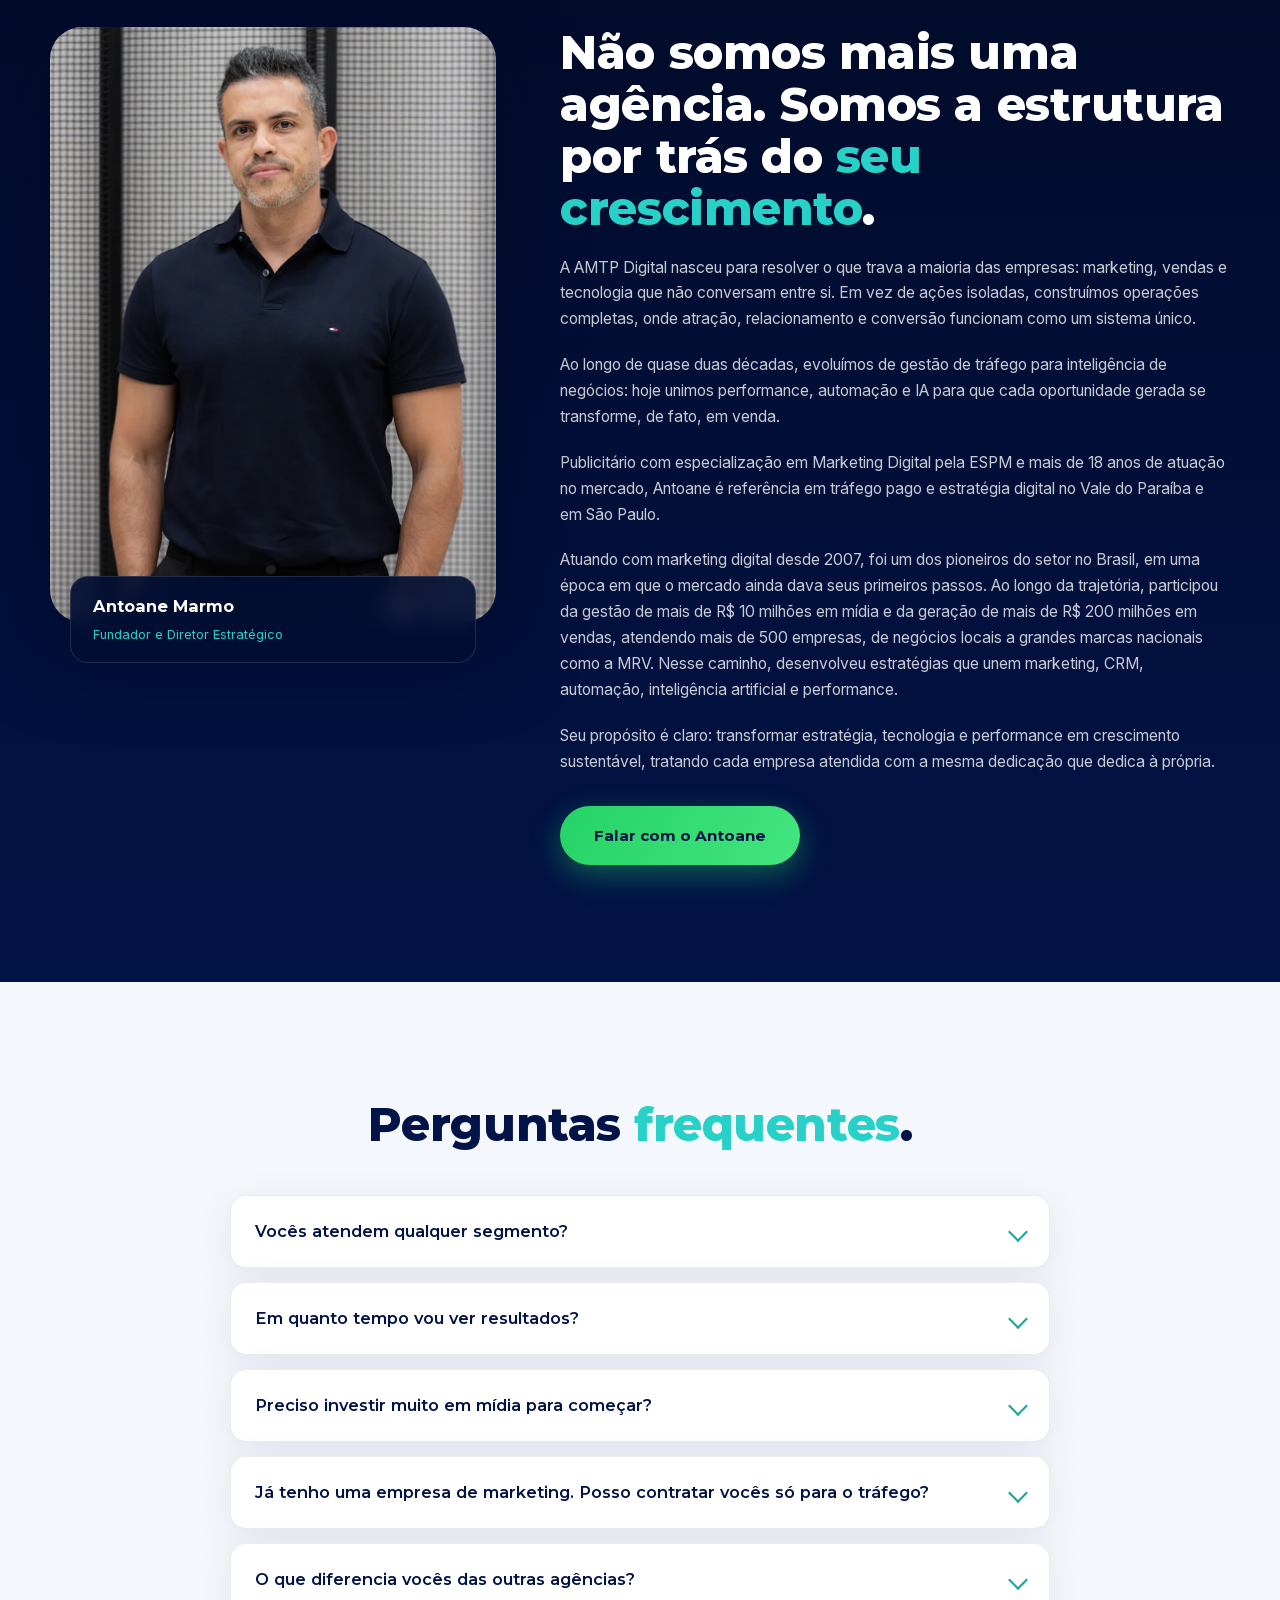
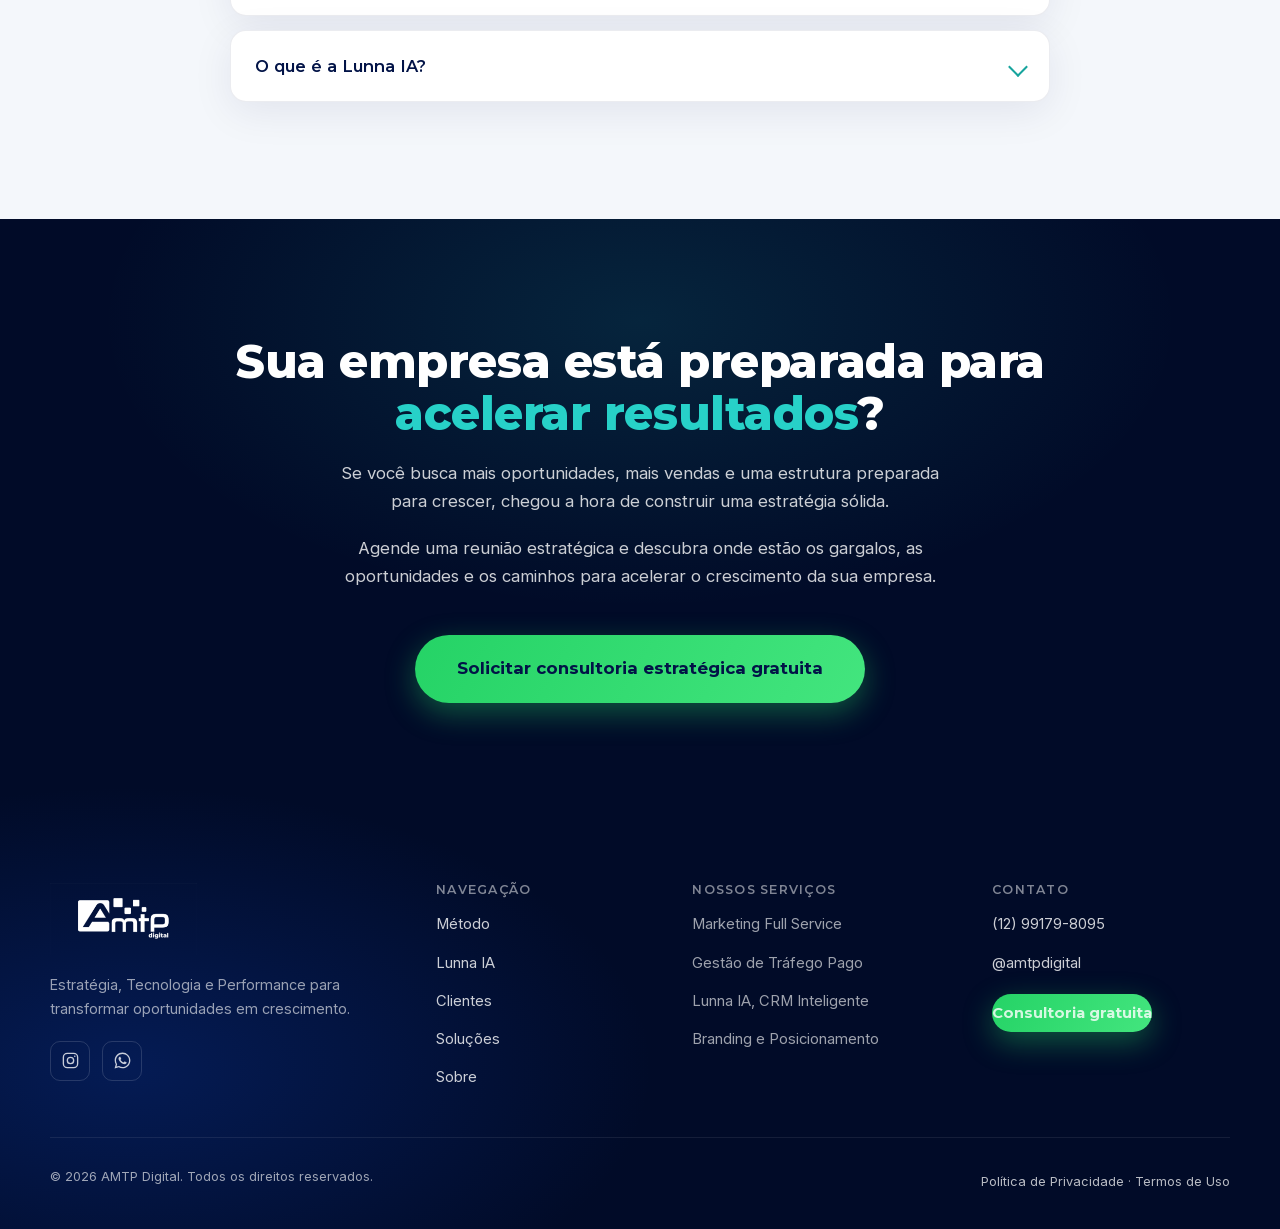
==== commit 638d76bb: "feat(hero): real person photo with floating data tags; WhatsApp-green CTAs Hero visual (Antoane's re" ====
--- a/index.html
+++ b/index.html
@@ -31,7 +31,7 @@
         <a href="#solucoes">Soluções</a>
         <a href="#sobre">Sobre</a>
       </nav>
-      <a class="btn btn--nav" href="https://wa.me/5512981342979?text=Ol%C3%A1!%20Quero%20solicitar%20a%20consultoria%20estrat%C3%A9gica%20gratuita%20da%20AMTP%20Digital." target="_blank" rel="noopener">Consultoria gratuita</a>
+      <a class="btn btn--nav" href="https://wa.me/5512991798095?text=Ol%C3%A1!%20Quero%20solicitar%20a%20consultoria%20estrat%C3%A9gica%20gratuita%20da%20AMTP%20Digital." target="_blank" rel="noopener">Consultoria gratuita</a>
       <button class="nav__burger" id="burger" aria-label="Abrir menu" aria-expanded="false">
         <span></span><span></span><span></span>
       </button>
@@ -42,7 +42,7 @@
       <a href="#clientes">Clientes</a>
       <a href="#solucoes">Soluções</a>
       <a href="#sobre">Sobre</a>
-      <a class="btn btn--primary" href="https://wa.me/5512981342979?text=Ol%C3%A1!%20Quero%20solicitar%20a%20consultoria%20estrat%C3%A9gica%20gratuita%20da%20AMTP%20Digital." target="_blank" rel="noopener">Solicitar consultoria gratuita</a>
+      <a class="btn btn--primary" href="https://wa.me/5512991798095?text=Ol%C3%A1!%20Quero%20solicitar%20a%20consultoria%20estrat%C3%A9gica%20gratuita%20da%20AMTP%20Digital." target="_blank" rel="noopener">Solicitar consultoria gratuita</a>
     </div>
   </header>
 
@@ -70,38 +70,40 @@
           </h1>
           <p class="hero__sub hero__fade">Marketing, dados e inteligência artificial trabalhando juntos para transformar oportunidades em vendas, de forma consistente e escalável.</p>
           <div class="hero__cta hero__fade">
-            <a class="btn btn--primary btn--lg" href="https://wa.me/5512981342979?text=Ol%C3%A1!%20Quero%20solicitar%20a%20consultoria%20estrat%C3%A9gica%20gratuita%20da%20AMTP%20Digital." target="_blank" rel="noopener">Solicitar consultoria estratégica gratuita</a>
-          </div>
-        </div>
-        <div class="hero__panel hero__fade" aria-hidden="true">
-          <div class="dash">
-            <div class="dash__head">
-              <span class="dash__title">Painel de resultados</span>
-              <span class="dash__live"><i></i>Campanha ativa</span>
-            </div>
-            <div class="dash__metrics">
-              <div class="dash__metric">
-                <span class="dash__label">Investimento</span>
-                <strong class="dash__value">R$ 26,4 mil</strong>
+            <a class="btn btn--primary btn--lg" href="https://wa.me/5512991798095?text=Ol%C3%A1!%20Quero%20solicitar%20a%20consultoria%20estrat%C3%A9gica%20gratuita%20da%20AMTP%20Digital." target="_blank" rel="noopener">Solicitar consultoria estratégica gratuita</a>
+          </div>
+        </div>
+        <div class="hero__panel hero__fade">
+          <div class="hero__figure">
+            <img class="hero__person" src="assets/img/hero-pessoa.webp" alt="Profissional de marketing analisando resultados de campanha" width="900" height="1299" fetchpriority="high">
+
+            <!-- tags flutuantes de dados -->
+            <div class="tagf tagf--live" aria-hidden="true">
+              <span class="tagf__dot"></span>Campanha ativa
+            </div>
+
+            <div class="tagf tagf--result" aria-hidden="true">
+              <span class="tagf__label">Retorno</span>
+              <strong class="tagf__value">R$ 310,9 mil</strong>
+              <span class="tagf__roi">11x ROI</span>
+            </div>
+
+            <div class="tagf tagf--invest" aria-hidden="true">
+              <div>
+                <span class="tagf__label">Investimento</span>
+                <strong class="tagf__value tagf__value--sm">R$ 26,4 mil</strong>
               </div>
-              <div class="dash__metric dash__metric--accent">
-                <span class="dash__label">Retorno</span>
-                <strong class="dash__value">R$ 310,9 mil</strong>
-                <span class="dash__roi">11x ROI</span>
+              <div class="tagf__chart">
+                <span style="--h:40%"></span><span style="--h:62%"></span><span style="--h:54%"></span>
+                <span style="--h:82%"></span><span style="--h:100%"></span>
               </div>
             </div>
-            <div class="dash__chart">
-              <span style="--h:34%"></span><span style="--h:52%"></span><span style="--h:44%"></span>
-              <span style="--h:68%"></span><span style="--h:80%"></span><span style="--h:72%"></span>
-              <span style="--h:100%"></span>
-            </div>
-          </div>
-          <div class="dash__float">
-            <span class="dash__float-label">Defina seu objetivo</span>
-            <div class="dash__chips">
-              <span class="dash__chip dash__chip--on">Vendas</span>
-              <span class="dash__chip">Leads</span>
-              <span class="dash__chip">Reconhecimento</span>
+
+            <div class="tagf tagf--goal" aria-hidden="true">
+              <span class="tagf__label">Defina seu objetivo</span>
+              <span class="tagf__chip tagf__chip--on">Vendas</span>
+              <span class="tagf__chip">Leads</span>
+              <span class="tagf__chip">Reconhecimento</span>
             </div>
           </div>
         </div>
@@ -196,7 +198,7 @@
           </article>
         </div>
         <div class="section__cta reveal">
-          <a class="btn btn--primary btn--lg" href="https://wa.me/5512981342979?text=Ol%C3%A1!%20Quero%20solicitar%20a%20consultoria%20estrat%C3%A9gica%20gratuita%20da%20AMTP%20Digital." target="_blank" rel="noopener">Solicitar consultoria estratégica gratuita</a>
+          <a class="btn btn--primary btn--lg" href="https://wa.me/5512991798095?text=Ol%C3%A1!%20Quero%20solicitar%20a%20consultoria%20estrat%C3%A9gica%20gratuita%20da%20AMTP%20Digital." target="_blank" rel="noopener">Solicitar consultoria estratégica gratuita</a>
         </div>
       </div>
     </section>
@@ -245,7 +247,7 @@
           </ul>
           <p class="lunna__note reveal">A tecnologia não substitui pessoas. Ela potencializa equipes e cria processos mais eficientes.</p>
           <div class="reveal">
-            <a class="btn btn--primary btn--lg" href="https://wa.me/5512981342979?text=Ol%C3%A1!%20Quero%20conhecer%20a%20Lunna%20IA." target="_blank" rel="noopener">Quero conhecer a Lunna IA</a>
+            <a class="btn btn--primary btn--lg" href="https://wa.me/5512991798095?text=Ol%C3%A1!%20Quero%20conhecer%20a%20Lunna%20IA." target="_blank" rel="noopener">Quero conhecer a Lunna IA</a>
           </div>
         </div>
       </div>
@@ -355,7 +357,7 @@
           </article>
         </div>
         <div class="section__cta reveal">
-          <a class="btn btn--dark btn--lg" href="https://wa.me/5512981342979?text=Ol%C3%A1!%20Quero%20solicitar%20a%20consultoria%20estrat%C3%A9gica%20gratuita%20da%20AMTP%20Digital." target="_blank" rel="noopener">Solicitar consultoria estratégica gratuita</a>
+          <a class="btn btn--dark btn--lg" href="https://wa.me/5512991798095?text=Ol%C3%A1!%20Quero%20solicitar%20a%20consultoria%20estrat%C3%A9gica%20gratuita%20da%20AMTP%20Digital." target="_blank" rel="noopener">Solicitar consultoria estratégica gratuita</a>
         </div>
       </div>
     </section>
@@ -378,7 +380,7 @@
           <p class="reveal">Atuando com marketing digital desde 2007, foi um dos pioneiros do setor no Brasil, em uma época em que o mercado ainda dava seus primeiros passos. Ao longo da trajetória, participou da gestão de mais de R$ 10 milhões em mídia e da geração de mais de R$ 200 milhões em vendas, atendendo mais de 500 empresas, de negócios locais a grandes marcas nacionais como a MRV. Nesse caminho, desenvolveu estratégias que unem marketing, CRM, automação, inteligência artificial e performance.</p>
           <p class="reveal">Seu propósito é claro: transformar estratégia, tecnologia e performance em crescimento sustentável, tratando cada empresa atendida com a mesma dedicação que dedica à própria.</p>
           <div class="reveal">
-            <a class="btn btn--primary btn--lg" href="https://wa.me/5512981342979?text=Ol%C3%A1%2C%20Antoane!%20Quero%20solicitar%20a%20consultoria%20estrat%C3%A9gica%20gratuita%20da%20AMTP%20Digital." target="_blank" rel="noopener">Falar com o Antoane</a>
+            <a class="btn btn--primary btn--lg" href="https://wa.me/5512991798095?text=Ol%C3%A1%2C%20Antoane!%20Quero%20solicitar%20a%20consultoria%20estrat%C3%A9gica%20gratuita%20da%20AMTP%20Digital." target="_blank" rel="noopener">Falar com o Antoane</a>
           </div>
         </div>
       </div>
@@ -427,7 +429,7 @@
           <h2>Sua empresa está preparada para <em>acelerar resultados</em>?</h2>
           <p>Se você busca mais oportunidades, mais vendas e uma estrutura preparada para crescer, chegou a hora de construir uma estratégia sólida.</p>
           <p>Agende uma reunião estratégica e descubra onde estão os gargalos, as oportunidades e os caminhos para acelerar o crescimento da sua empresa.</p>
-          <a class="btn btn--primary btn--xl" href="https://wa.me/5512981342979?text=Ol%C3%A1!%20Quero%20solicitar%20a%20consultoria%20estrat%C3%A9gica%20gratuita%20da%20AMTP%20Digital." target="_blank" rel="noopener">Solicitar consultoria estratégica gratuita</a>
+          <a class="btn btn--primary btn--xl" href="https://wa.me/5512991798095?text=Ol%C3%A1!%20Quero%20solicitar%20a%20consultoria%20estrat%C3%A9gica%20gratuita%20da%20AMTP%20Digital." target="_blank" rel="noopener">Solicitar consultoria estratégica gratuita</a>
         </div>
       </section>
 
--- a/assets/css/style.css
+++ b/assets/css/style.css
@@ -21,6 +21,9 @@
   --navy-soft: #0a2158;
   --teal: #27D1C8;
   --teal-dark: #17a49d;
+  --wa: #25D366;
+  --wa-light: #43e57e;
+  --teal-deep: #0d766d;
   --ink: #10182b;
   --ink-soft: #4b5670;
   --bg-light: #f4f7fb;
@@ -30,7 +33,7 @@
   --font-display: 'Montserrat', system-ui, sans-serif;
   --font-body: 'Inter', system-ui, sans-serif;
   --shadow-card: 0 10px 40px rgba(2, 19, 71, .08);
-  --shadow-btn: 0 10px 30px rgba(39, 209, 200, .35);
+  --shadow-btn: 0 10px 30px rgba(37, 211, 102, .38);
 }
 
 * { margin: 0; padding: 0; box-sizing: border-box; }
@@ -85,19 +88,21 @@
   transition: transform .25s ease, box-shadow .25s ease, background .25s ease;
   will-change: transform;
 }
+/* CTAs abrem o WhatsApp, então usam o verde do WhatsApp. Texto navy mantém o
+   contraste acessível (AA), como já era com o teal. */
 .btn--primary {
-  background: linear-gradient(120deg, var(--teal), #3ee6dd);
+  background: linear-gradient(120deg, var(--wa), var(--wa-light));
   color: var(--navy);
   box-shadow: var(--shadow-btn);
 }
-.btn--primary:hover { transform: translateY(-3px); box-shadow: 0 16px 40px rgba(39, 209, 200, .5); }
+.btn--primary:hover { transform: translateY(-3px); box-shadow: 0 16px 40px rgba(37, 211, 102, .5); }
 .btn--dark {
-  background: var(--navy);
-  color: var(--white);
-  box-shadow: 0 10px 30px rgba(2, 19, 71, .3);
-}
-.btn--dark:hover { transform: translateY(-3px); box-shadow: 0 16px 40px rgba(2, 19, 71, .42); }
-.btn--nav { padding: 11px 22px; font-size: .82rem; background: var(--teal); color: var(--navy); }
+  background: linear-gradient(120deg, var(--wa), var(--wa-light));
+  color: var(--navy);
+  box-shadow: var(--shadow-btn);
+}
+.btn--dark:hover { transform: translateY(-3px); box-shadow: 0 16px 40px rgba(37, 211, 102, .5); }
+.btn--nav { padding: 11px 22px; font-size: .82rem; background: var(--wa); color: var(--navy); }
 .btn--nav:hover { transform: translateY(-2px); box-shadow: var(--shadow-btn); }
 .btn--lg { padding: 17px 34px; font-size: .95rem; }
 .btn--xl { padding: 20px 42px; font-size: 1.05rem; }
@@ -308,87 +313,78 @@
 }
 .hero__cta { margin-top: 40px; }
 
-/* ---------- Hero: painel de resultados (mockup) ---------- */
-.hero__panel {
-  position: relative;
-  justify-self: center;
-  width: min(440px, 100%);
-  padding-bottom: 46px;
-}
-/* sem backdrop-filter de proposito: o hero ja tem glows (blur 90px) + canvas
-   mesh, e a soma satura o compositor do Safari. O gradiente solido segura o
-   visual de vidro sem o custo. */
-.dash {
-  background: linear-gradient(160deg, rgba(21, 43, 92, .96), rgba(9, 20, 48, .96));
-  border: 1px solid rgba(255, 255, 255, .14);
-  border-radius: 22px;
-  padding: 24px;
-  box-shadow: 0 30px 70px -30px rgba(0, 0, 0, .6);
-}
-.dash__head { display: flex; align-items: center; justify-content: space-between; margin-bottom: 22px; }
-.dash__title { font-family: var(--font-display); font-weight: 600; font-size: .95rem; color: #fff; }
-.dash__live {
-  display: inline-flex; align-items: center; gap: 6px;
-  font-size: .72rem; font-weight: 600; color: var(--teal);
-  background: rgba(39, 209, 200, .12); padding: 4px 10px; border-radius: 999px;
-}
-.dash__live i { width: 7px; height: 7px; border-radius: 50%; background: var(--teal); animation: dash-pulse 1.8s ease-in-out infinite; }
-@keyframes dash-pulse { 0%, 100% { opacity: 1; } 50% { opacity: .3; } }
-.dash__metrics { display: grid; grid-template-columns: 1fr 1fr; gap: 12px; margin-bottom: 22px; }
-.dash__metric {
-  background: rgba(255, 255, 255, .05);
-  border: 1px solid rgba(255, 255, 255, .08);
+/* ---------- Hero: foto da pessoa + tags flutuantes de dados ---------- */
+.hero__panel { position: relative; justify-self: center; width: 100%; }
+.hero__figure {
+  position: relative;
+  width: min(430px, 100%);
+  margin-inline: auto;
+  aspect-ratio: 900 / 1299;
+}
+.hero__person {
+  width: 100%;
+  height: 100%;
+  object-fit: contain;
+  object-position: bottom center;
+  filter: drop-shadow(0 30px 50px rgba(0, 0, 0, .45));
+}
+/* base das tags: cartão branco flutuante */
+.tagf {
+  position: absolute;
+  background: #fff;
   border-radius: 14px;
-  padding: 14px 16px;
-  position: relative;
-}
-.dash__metric--accent { background: rgba(39, 209, 200, .1); border-color: rgba(39, 209, 200, .28); }
-.dash__label { display: block; font-size: .74rem; color: rgba(255, 255, 255, .6); margin-bottom: 4px; }
-.dash__value { font-family: var(--font-display); font-weight: 700; font-size: 1.24rem; color: #fff; }
-.dash__metric--accent .dash__value { color: var(--teal); }
-.dash__roi {
-  position: absolute; top: 12px; right: 12px;
-  font-size: .64rem; font-weight: 700; color: var(--navy);
-  background: var(--teal); padding: 2px 7px; border-radius: 6px;
-}
-.dash__chart {
-  display: flex; align-items: flex-end; gap: 8px;
-  height: 90px; padding-top: 6px;
-}
-.dash__chart span {
-  flex: 1;
-  height: var(--h);
-  background: linear-gradient(180deg, var(--teal), rgba(39, 209, 200, .25));
-  border-radius: 5px 5px 3px 3px;
-  transform-origin: bottom;
-  animation: dash-grow .9s cubic-bezier(.2, .8, .3, 1) both;
-}
-.dash__chart span:nth-child(1) { animation-delay: .30s; }
-.dash__chart span:nth-child(2) { animation-delay: .38s; }
-.dash__chart span:nth-child(3) { animation-delay: .46s; }
-.dash__chart span:nth-child(4) { animation-delay: .54s; }
-.dash__chart span:nth-child(5) { animation-delay: .62s; }
-.dash__chart span:nth-child(6) { animation-delay: .70s; }
-.dash__chart span:nth-child(7) { animation-delay: .78s; }
-@keyframes dash-grow { from { transform: scaleY(0); opacity: 0; } to { transform: scaleY(1); opacity: 1; } }
-.dash__float {
-  position: absolute;
-  right: -14px;
-  bottom: 0;
-  background: #fff;
-  border-radius: 16px;
-  padding: 14px 16px;
-  box-shadow: 0 24px 50px -18px rgba(0, 0, 0, .55);
-  width: 232px;
-}
-.dash__float-label { display: block; font-size: .74rem; color: var(--ink-soft); margin-bottom: 9px; font-weight: 500; }
-.dash__chips { display: flex; flex-wrap: wrap; gap: 6px; }
-.dash__chip {
+  padding: 11px 14px;
+  box-shadow: 0 20px 44px -16px rgba(2, 19, 71, .5);
+  z-index: 2;
+  animation: tag-float 6s ease-in-out infinite;
+}
+@keyframes tag-float { 0%, 100% { transform: translateY(0); } 50% { transform: translateY(-8px); } }
+.tagf__label { display: block; font-size: .72rem; color: var(--ink-soft); font-weight: 500; }
+.tagf__value { display: block; font-family: var(--font-display); font-weight: 800; color: var(--navy); font-size: 1.28rem; line-height: 1.1; margin-top: 2px; }
+.tagf__value--sm { font-size: 1.02rem; }
+/* Campanha ativa: pílula escura */
+.tagf--live {
+  top: 6%; left: -4%;
+  display: inline-flex; align-items: center; gap: 7px;
+  background: var(--navy); color: #fff;
+  font-size: .78rem; font-weight: 600; padding: 8px 14px; border-radius: 999px;
+  animation-delay: -1s;
+}
+.tagf__dot { width: 8px; height: 8px; border-radius: 50%; background: var(--wa); box-shadow: 0 0 0 4px rgba(37, 211, 102, .25); }
+/* Retorno: cartão de destaque à esquerda */
+.tagf--result { top: 30%; left: -12%; padding-right: 16px; animation-delay: -2.4s; }
+.tagf--result .tagf__value { color: var(--teal-deep); }
+.tagf__roi {
+  display: inline-block; margin-top: 6px;
+  font-size: .64rem; font-weight: 800; letter-spacing: .02em;
+  color: var(--navy); background: var(--teal); padding: 3px 8px; border-radius: 6px;
+}
+/* Investimento + mini gráfico: canto inferior esquerdo */
+.tagf--invest {
+  bottom: 12%; left: -6%;
+  display: flex; align-items: flex-end; gap: 12px;
+  animation-delay: -3.6s;
+}
+.tagf__chart { display: flex; align-items: flex-end; gap: 4px; height: 34px; }
+.tagf__chart span {
+  width: 6px; height: var(--h);
+  background: linear-gradient(180deg, var(--teal), rgba(39, 209, 200, .3));
+  border-radius: 3px;
+}
+/* Defina seu objetivo: cartão à direita com chips */
+.tagf--goal {
+  top: 22%; right: -10%;
+  display: grid; gap: 6px; width: 178px;
+  animation-delay: -4.8s;
+}
+.tagf--goal .tagf__label { margin-bottom: 3px; }
+.tagf__chip {
   font-size: .74rem; font-weight: 600; color: var(--ink-soft);
   background: var(--bg-light); border: 1px solid rgba(2, 19, 71, .08);
-  padding: 5px 11px; border-radius: 999px;
-}
-.dash__chip--on { background: var(--navy); border-color: var(--navy); color: #fff; }
+  padding: 6px 11px; border-radius: 8px; text-align: center;
+}
+.tagf__chip--on { background: var(--navy); border-color: var(--navy); color: #fff; }
+@media (prefers-reduced-motion: reduce) { .tagf { animation: none; } }
 
 .hero__stats {
   position: relative;
@@ -1156,6 +1152,24 @@
   .hero__sub { margin-inline: auto; }
   .hero__cta { display: flex; justify-content: center; }
   .hero__panel { justify-self: center; margin-top: 8px; }
+  /* foto um pouco maior no empilhado, pra sobrar borda pras tags */
+  .hero__figure { width: min(400px, 84%); }
+}
+
+/* tags menores e ancoradas dentro da foto no mobile, senão vazam e cortam */
+@media (max-width: 560px) {
+  .hero__figure { width: min(360px, 90%); }
+  .tagf { padding: 8px 11px; border-radius: 11px; box-shadow: 0 14px 30px -12px rgba(2, 19, 71, .55); }
+  .tagf__value { font-size: 1rem; }
+  .tagf__value--sm { font-size: .86rem; }
+  .tagf__label { font-size: .66rem; }
+  .tagf--live { top: 1%; left: 0; font-size: .72rem; padding: 6px 11px; }
+  .tagf--result { top: 40%; left: -2%; }
+  .tagf--result .tagf__roi { font-size: .58rem; padding: 2px 6px; }
+  .tagf--goal { top: 15%; right: -2%; width: 138px; gap: 4px; }
+  .tagf--goal .tagf__chip { font-size: .66rem; padding: 5px 8px; }
+  .tagf--invest { bottom: 8%; left: 0; padding: 7px 10px; }
+  .tagf--invest .tagf__chart { height: 26px; }
 }
 
 @media (max-width: 860px) {
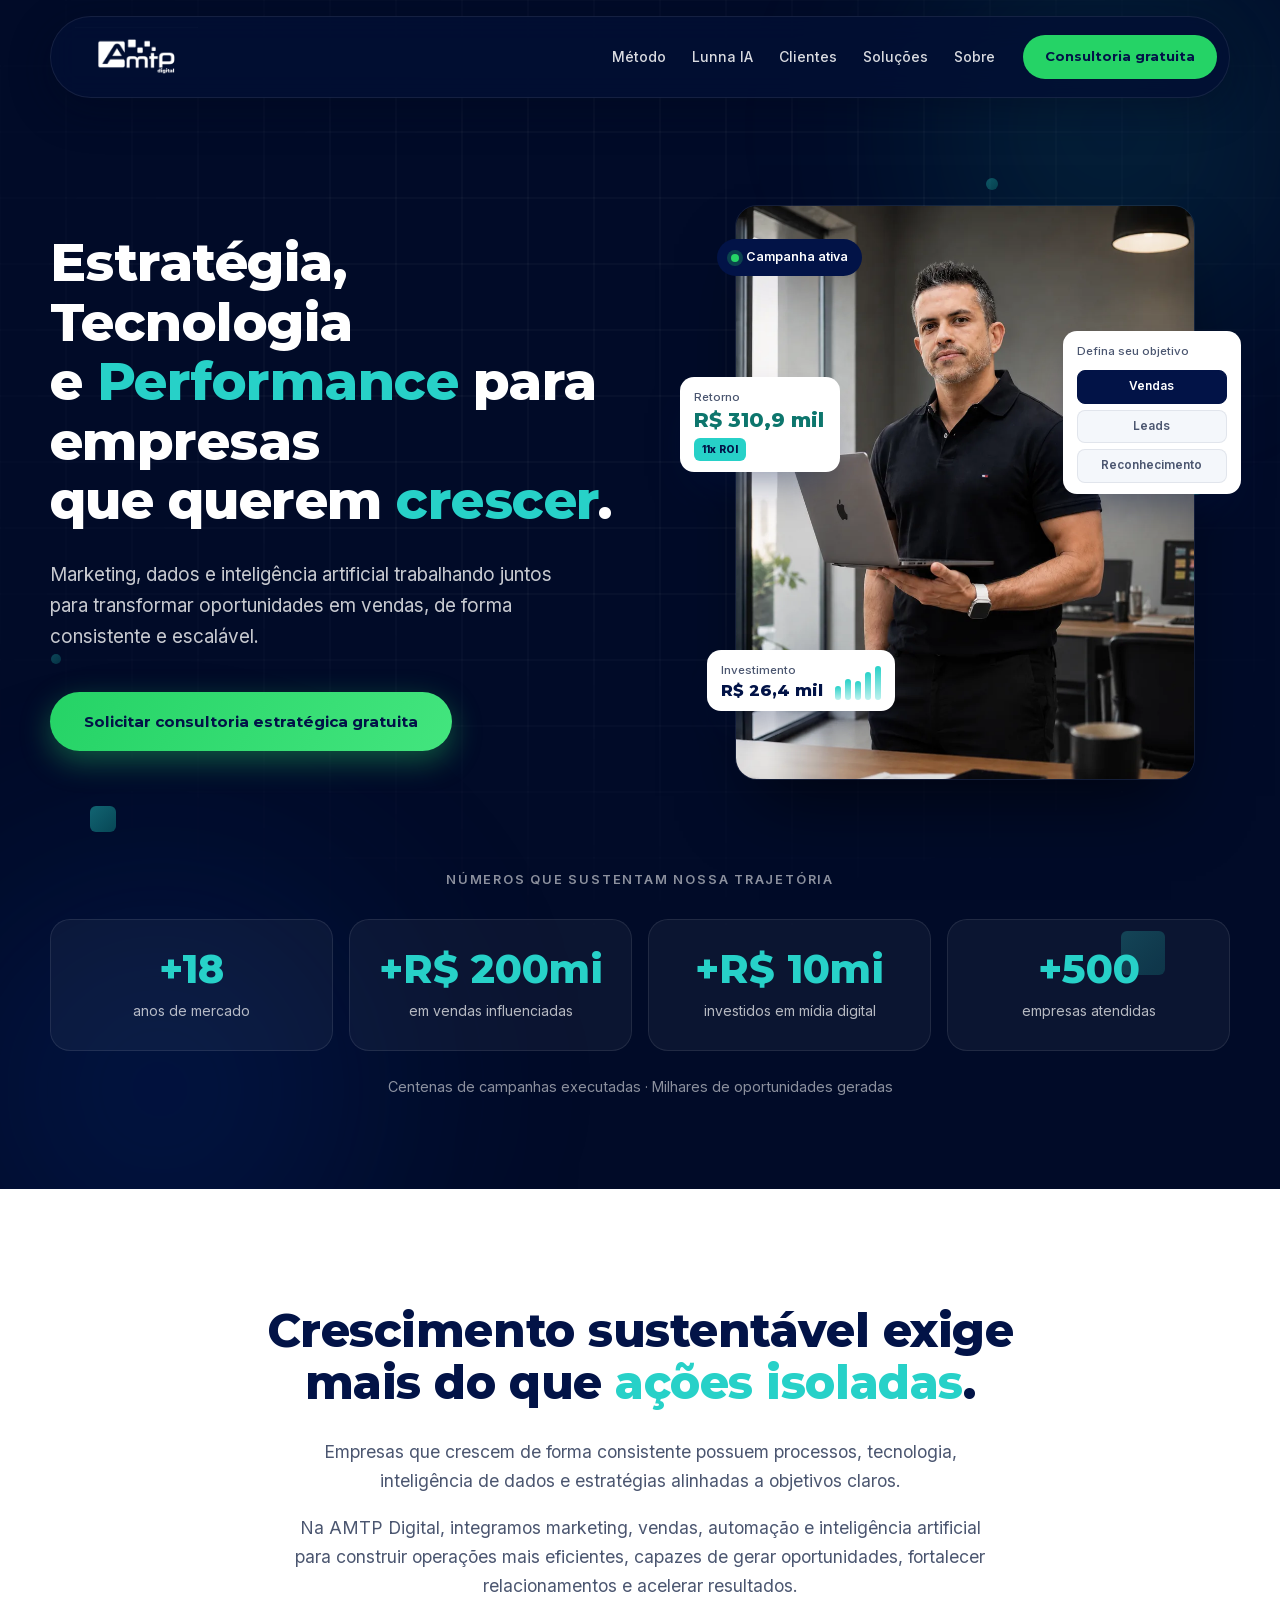
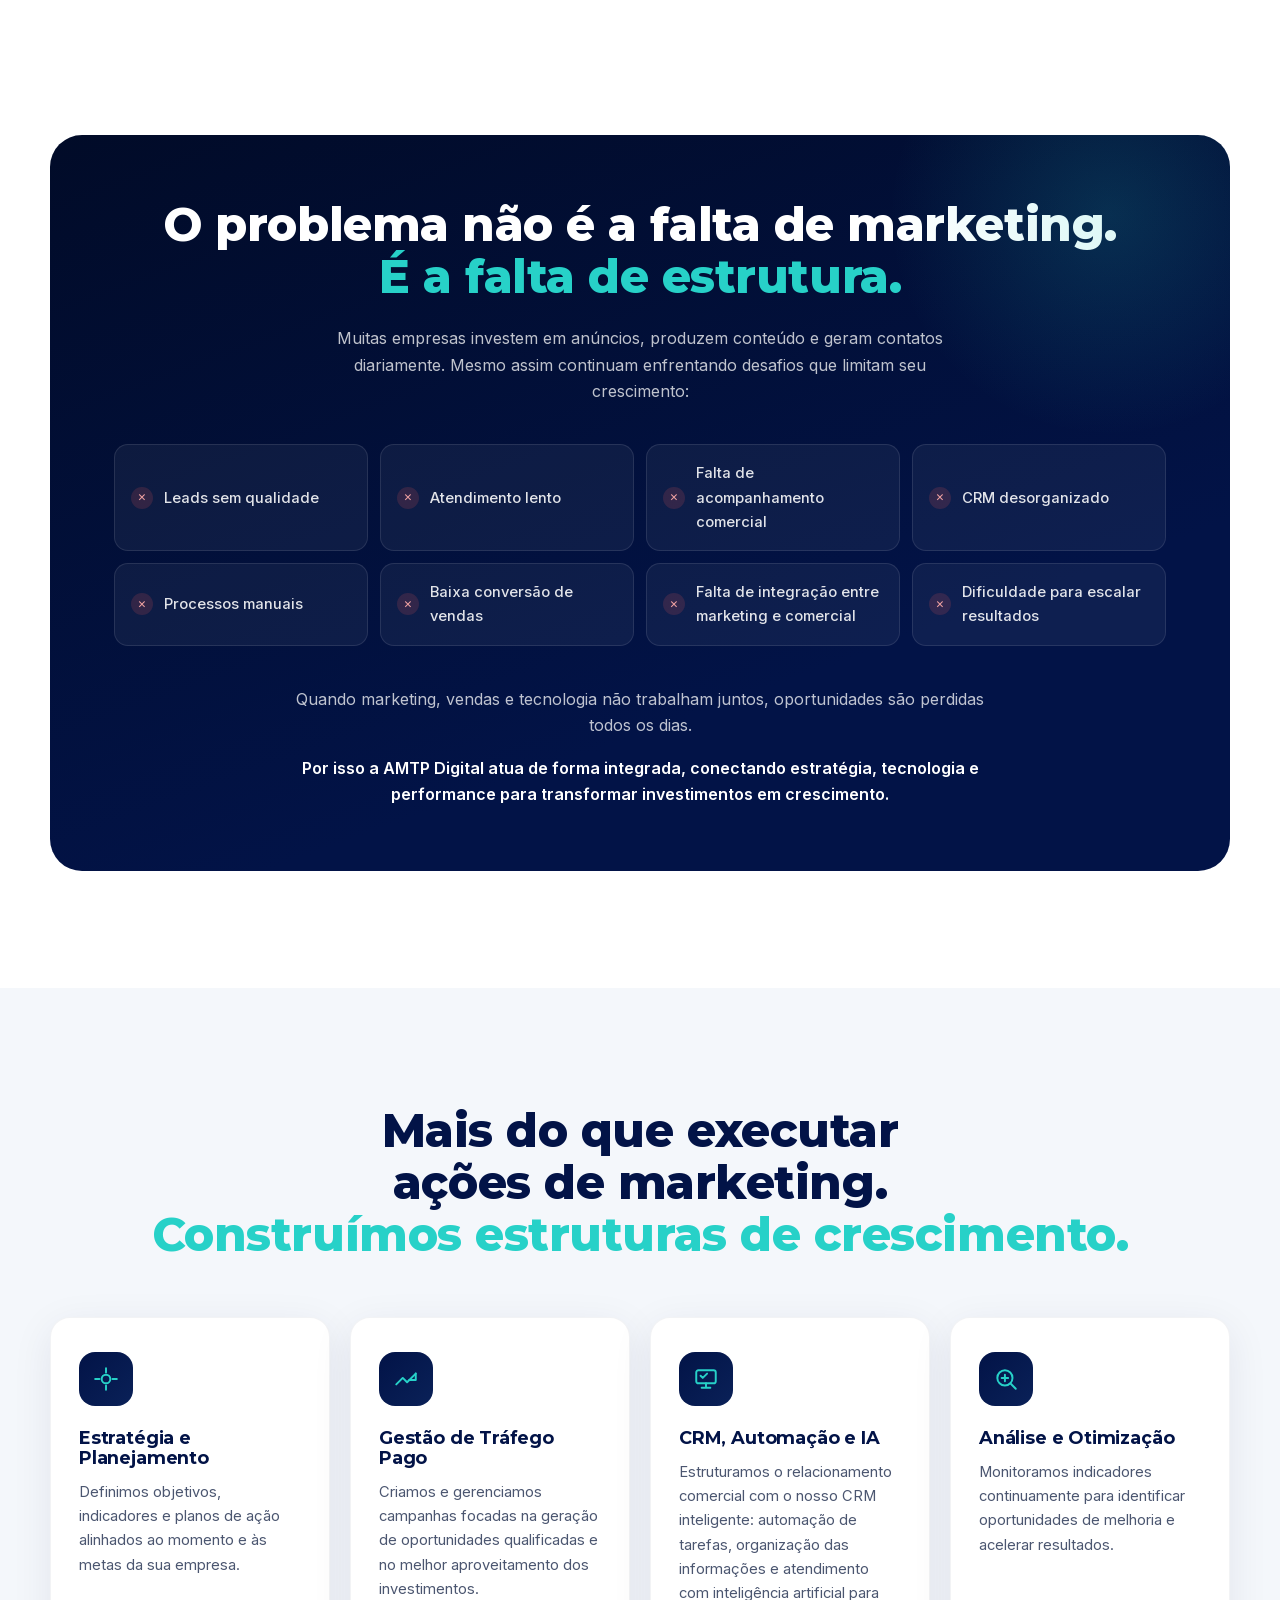
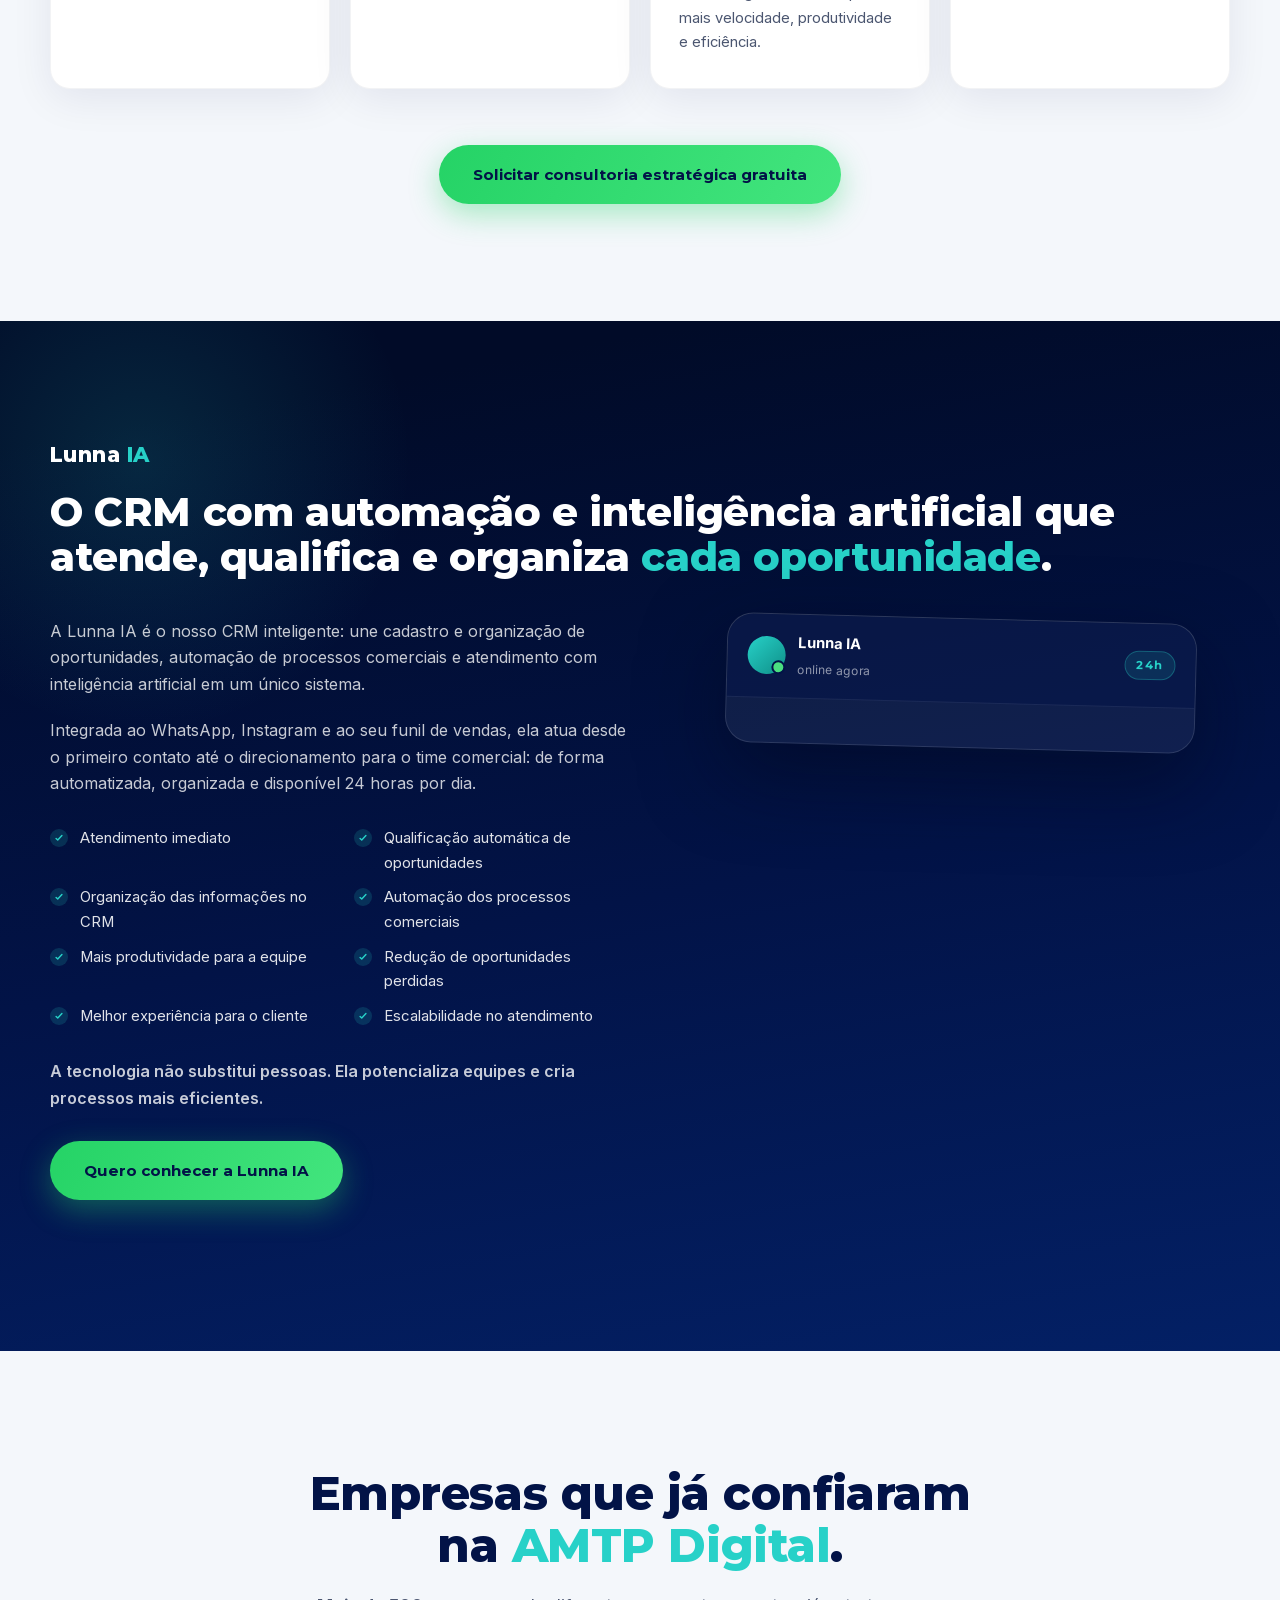
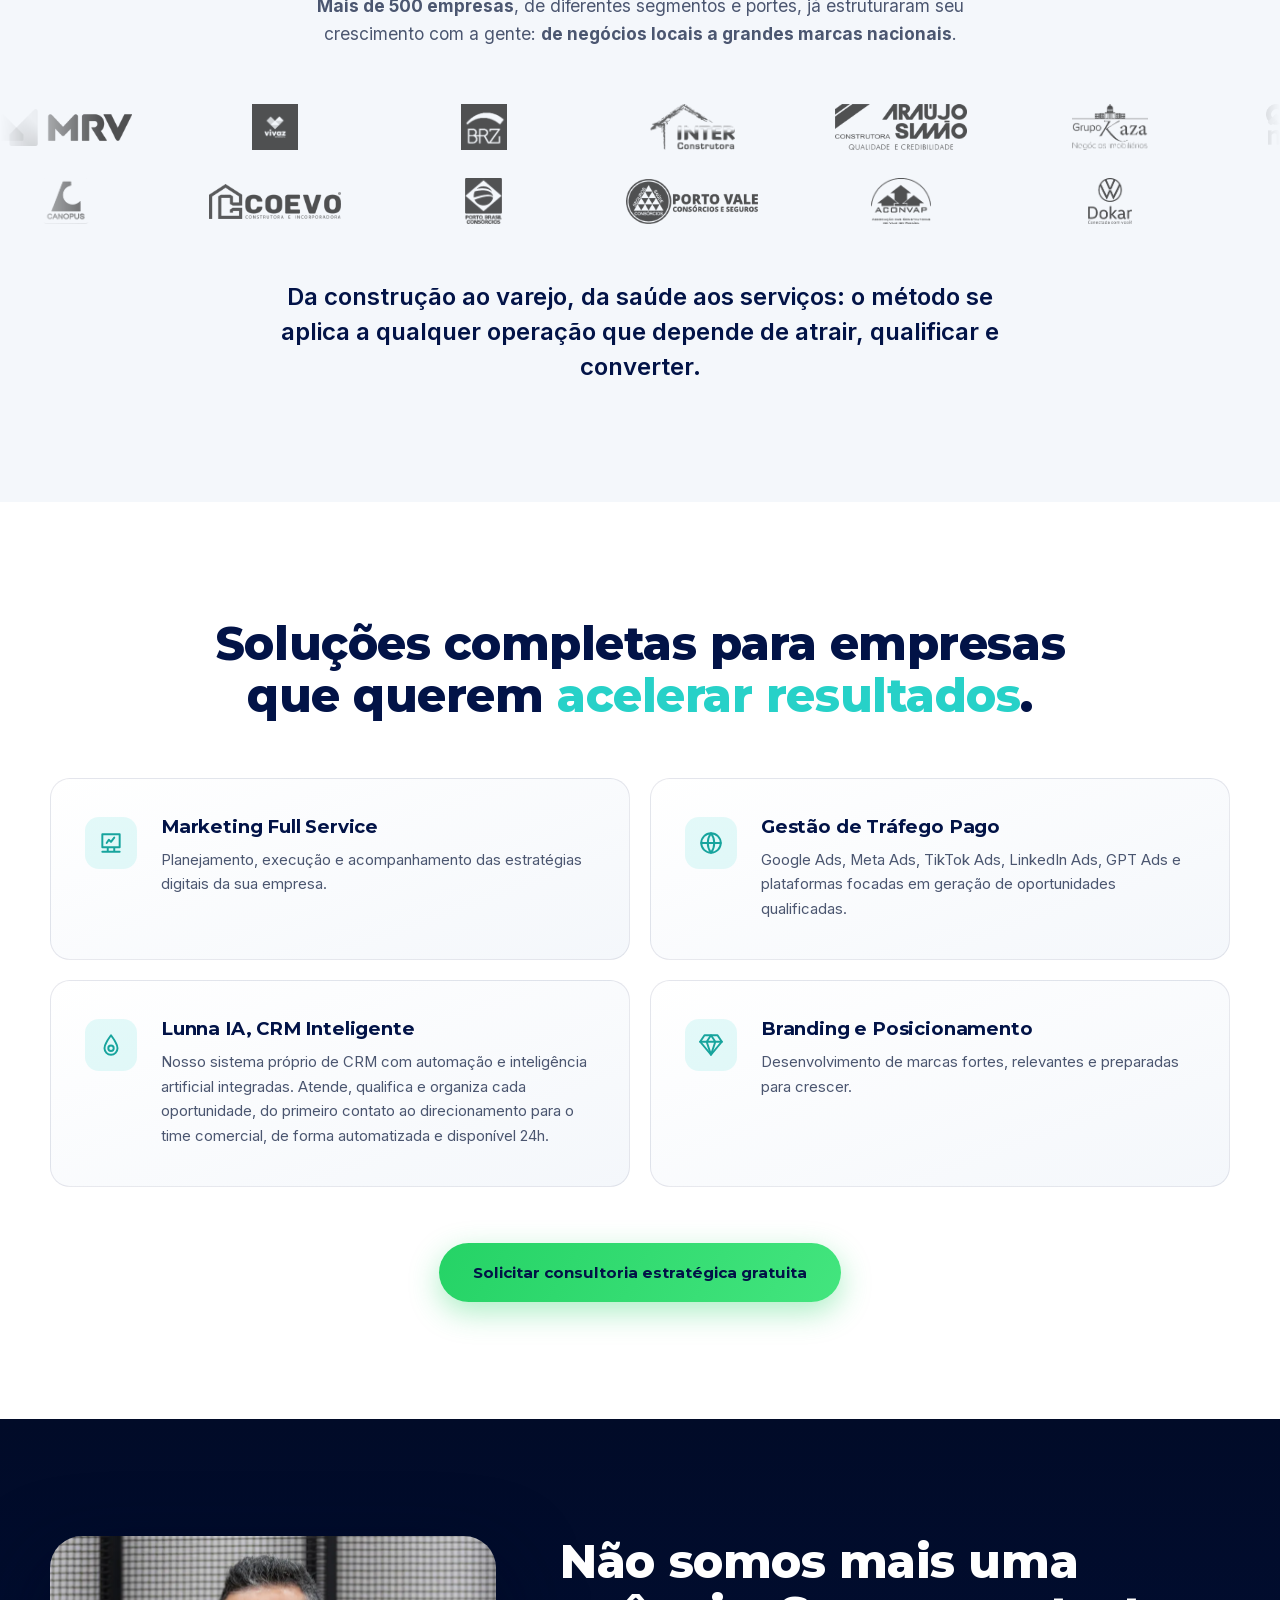
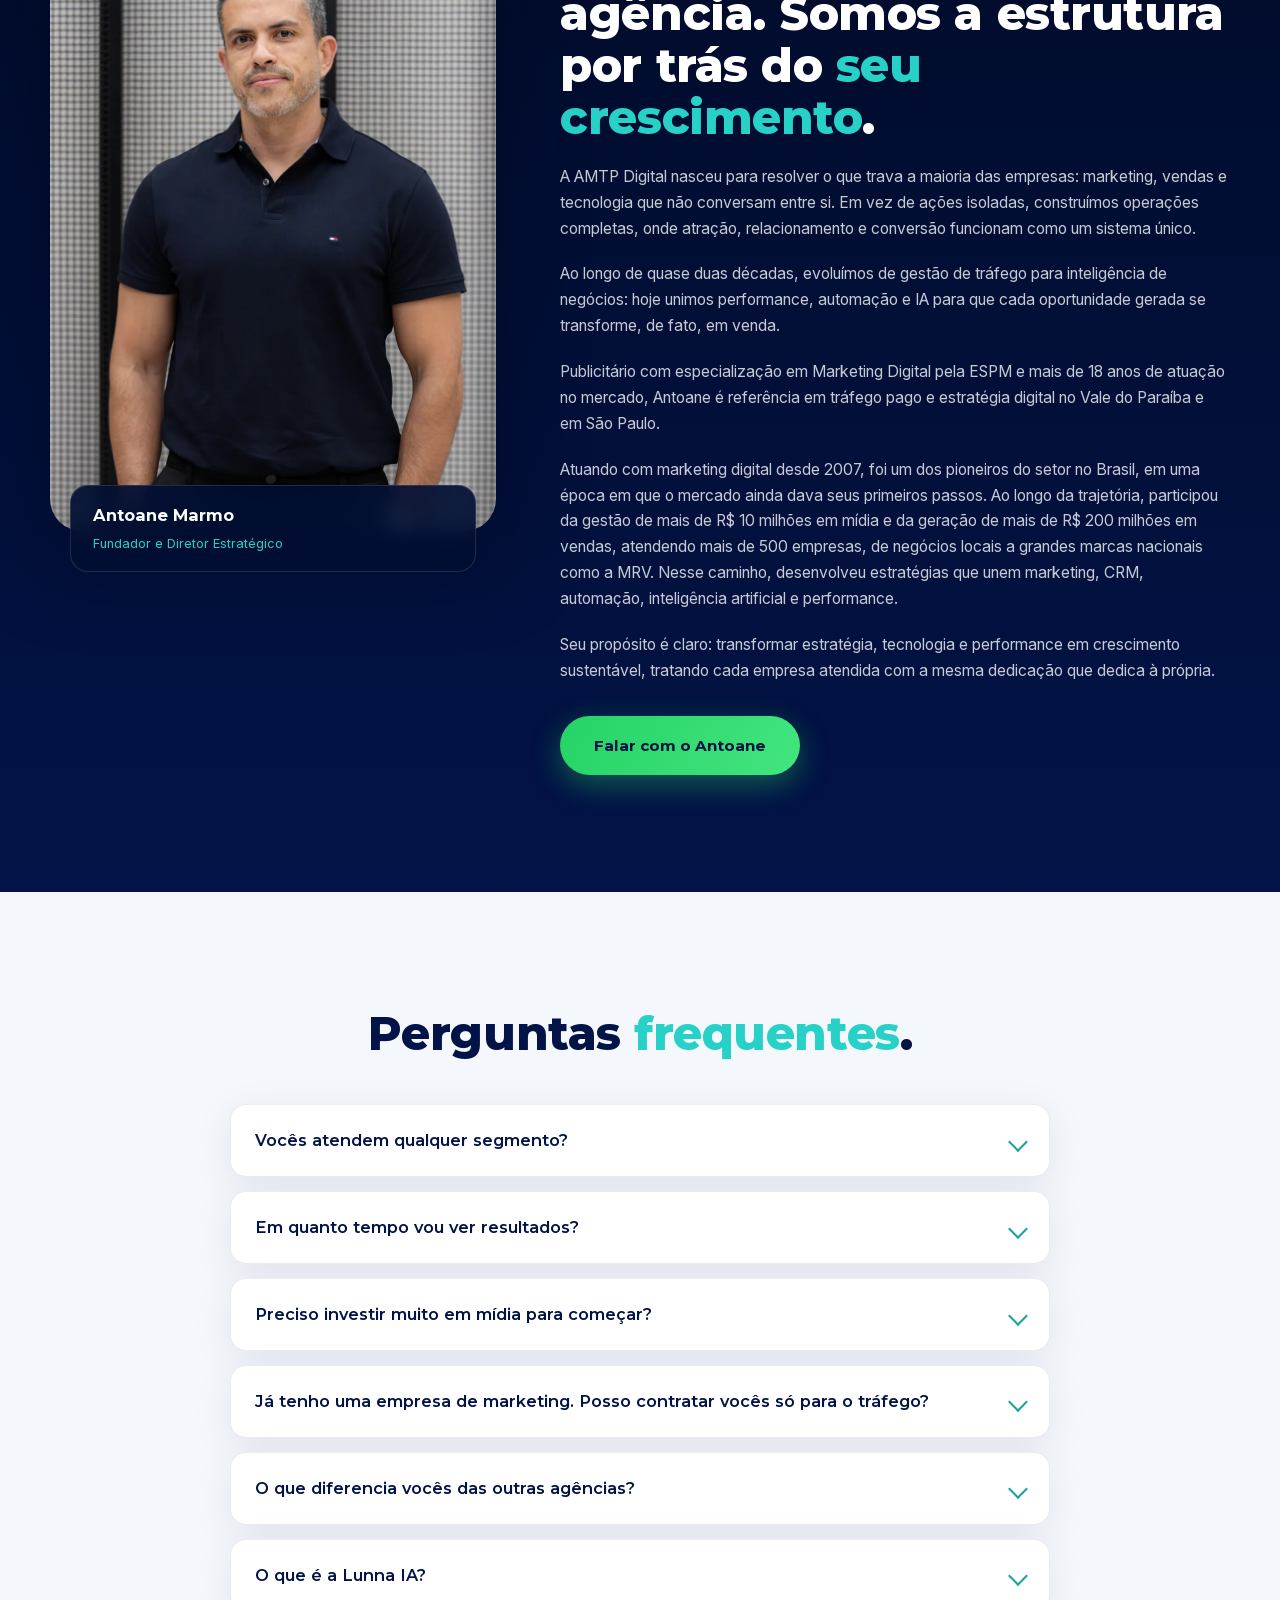
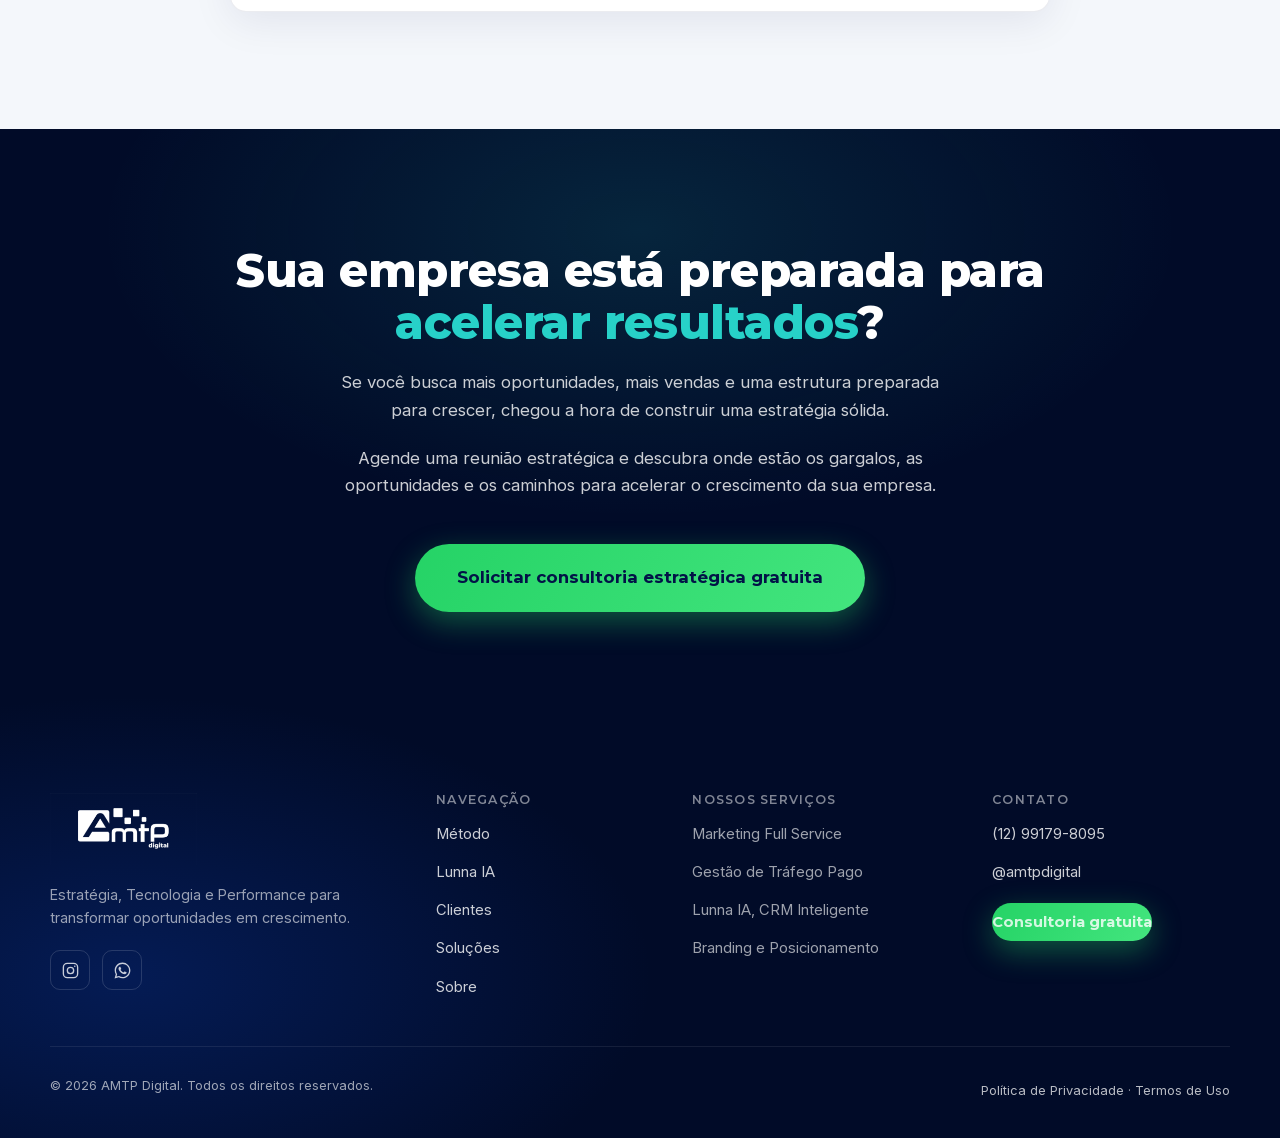
==== commit 6fea1abc: "redesign(hero,lunna): framed Antoane photo + full-width Lunna heading - hero: swap transparent cutou" ====
--- a/index.html
+++ b/index.html
@@ -75,7 +75,9 @@
         </div>
         <div class="hero__panel hero__fade">
           <div class="hero__figure">
-            <img class="hero__person" src="assets/img/hero-pessoa.webp" alt="Profissional de marketing analisando resultados de campanha" width="900" height="1299" fetchpriority="high">
+            <div class="hero__photo">
+              <img class="hero__person" src="assets/img/hero-antoane.webp" alt="Antoane, fundador da AMTP Digital, com o notebook em um escritório" width="900" height="1125" fetchpriority="high">
+            </div>
 
             <!-- tags flutuantes de dados -->
             <div class="tagf tagf--live" aria-hidden="true">
--- a/assets/css/style.css
+++ b/assets/css/style.css
@@ -317,16 +317,24 @@
 .hero__panel { position: relative; justify-self: center; width: 100%; }
 .hero__figure {
   position: relative;
-  width: min(430px, 100%);
+  width: min(460px, 100%);
   margin-inline: auto;
-  aspect-ratio: 900 / 1299;
+  aspect-ratio: 900 / 1125;
+}
+.hero__photo {
+  width: 100%;
+  height: 100%;
+  border-radius: 22px;
+  overflow: hidden;
+  box-shadow: 0 40px 70px -24px rgba(0, 0, 0, .6);
+  border: 1px solid rgba(255, 255, 255, .08);
 }
 .hero__person {
   width: 100%;
   height: 100%;
-  object-fit: contain;
-  object-position: bottom center;
-  filter: drop-shadow(0 30px 50px rgba(0, 0, 0, .45));
+  object-fit: cover;
+  object-position: center;
+  display: block;
 }
 /* base das tags: cartão branco flutuante */
 .tagf {
@@ -582,14 +590,14 @@
   display: grid;
   grid-template-columns: 1fr .92fr;
   grid-template-areas:
-    "head visual"
+    "head head"
     "body visual";
   column-gap: clamp(40px, 4.5vw, 72px);
   align-items: start;
   position: relative;
 }
-.lunna__head { grid-area: head; }
-.lunna__visual { grid-area: visual; align-self: center; }
+.lunna__head { grid-area: head; margin-bottom: clamp(22px, 3vw, 44px); }
+.lunna__visual { grid-area: visual; align-self: start; }
 .lunna__body { grid-area: body; }
 .lunna__brand {
   font-family: var(--font-display);
@@ -601,7 +609,7 @@
 .lunna__brand span { color: var(--teal); }
 .lunna h2 { color: var(--white); font-size: clamp(1.6rem, 1rem + 2.2vw, 2.5rem); }
 .lunna__body > p { margin-top: 20px; color: rgba(255, 255, 255, .78); }
-.lunna__body > p:first-child { margin-top: 28px; }
+.lunna__body > p:first-child { margin-top: 0; }
 .lunna__benefits {
   list-style: none;
   display: grid;
@@ -635,7 +643,7 @@
 .lunna__visual {
   display: flex;
   justify-content: center;
-  align-items: center;
+  align-items: flex-start;
   min-height: 616px;
 }
 .chat {
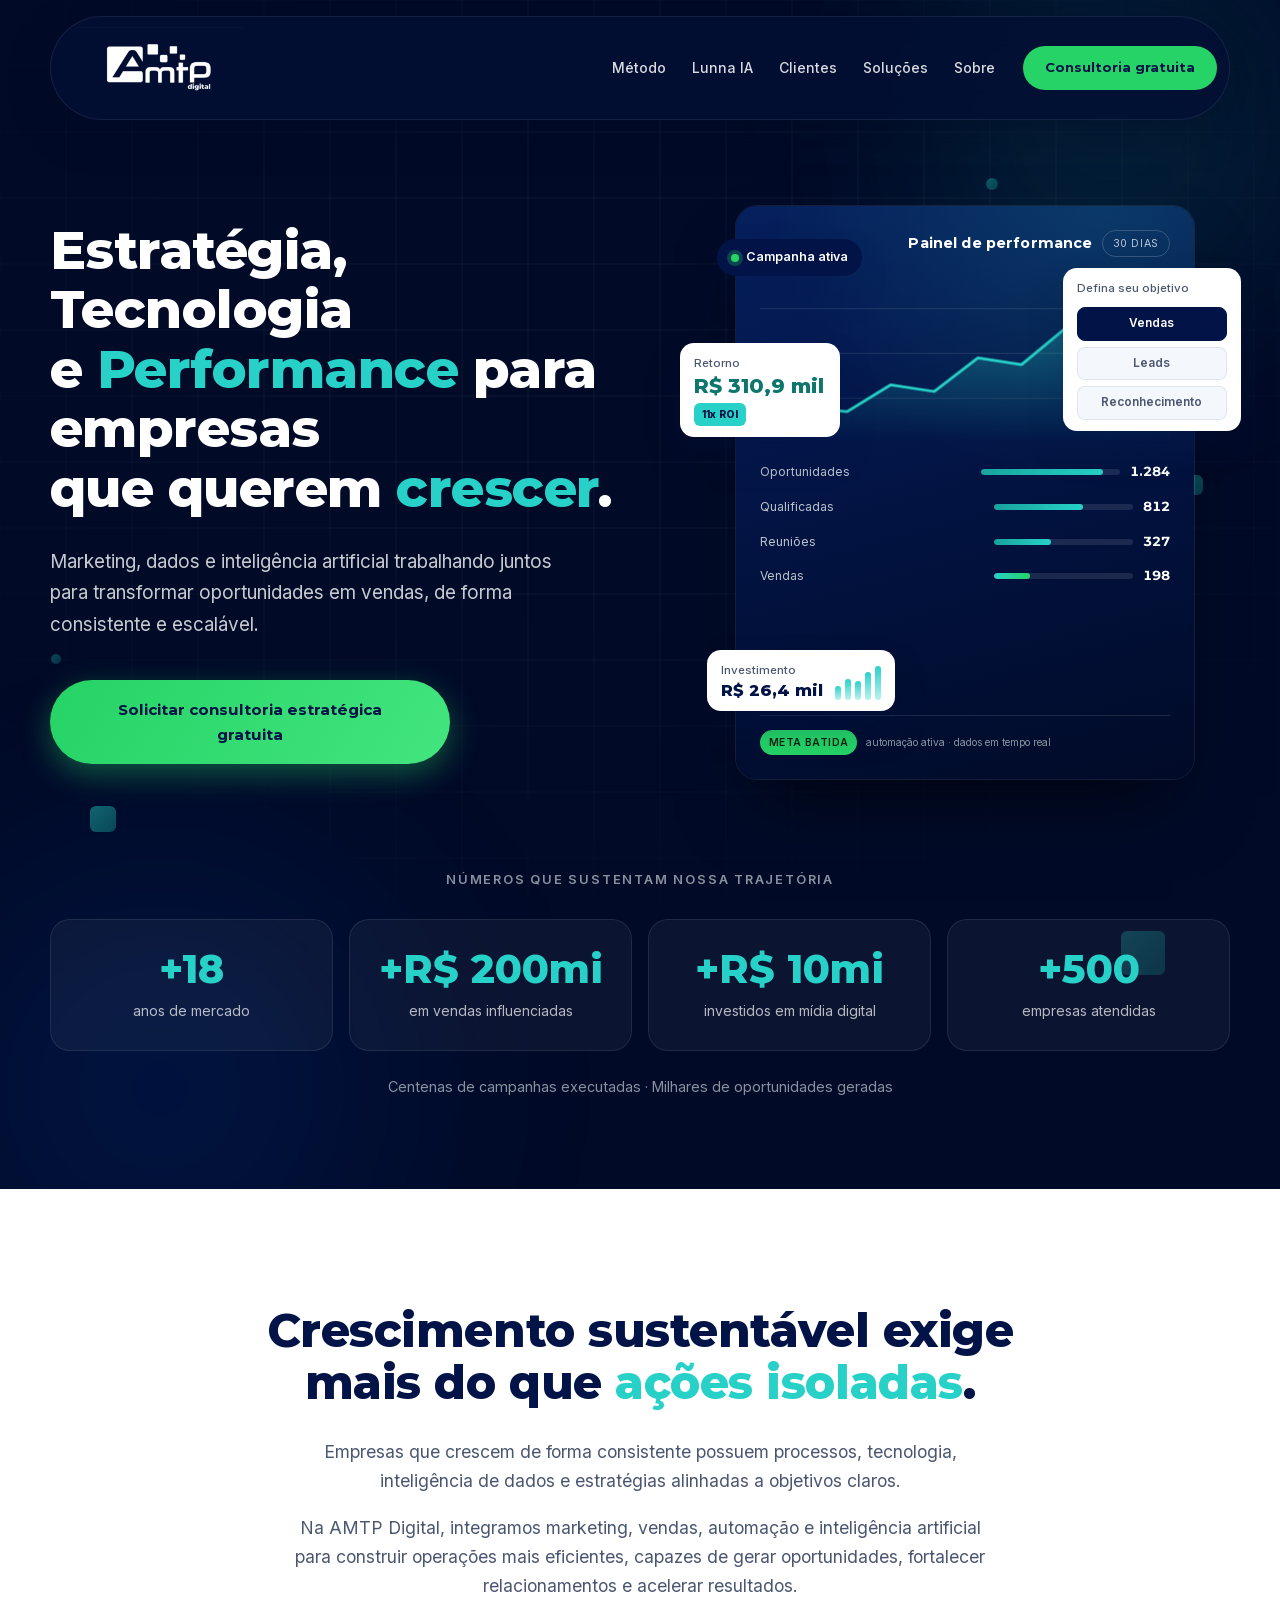
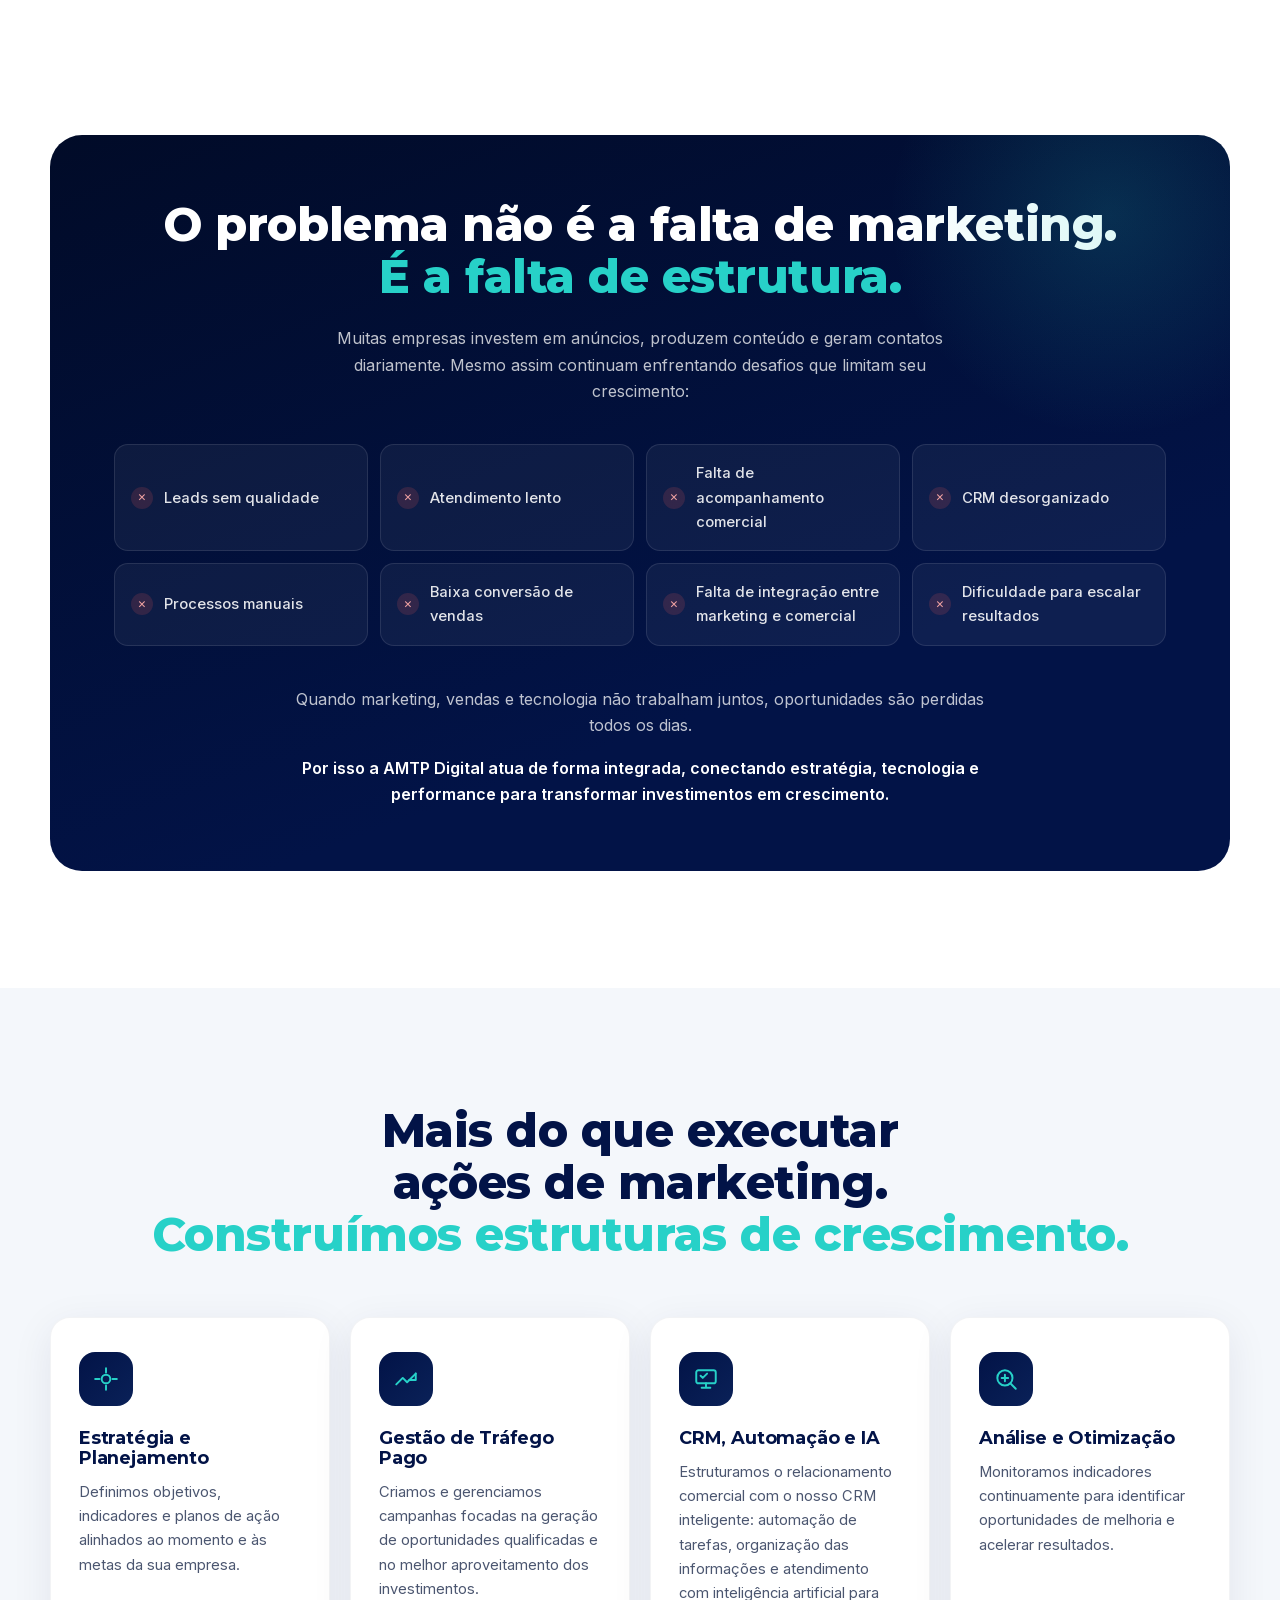
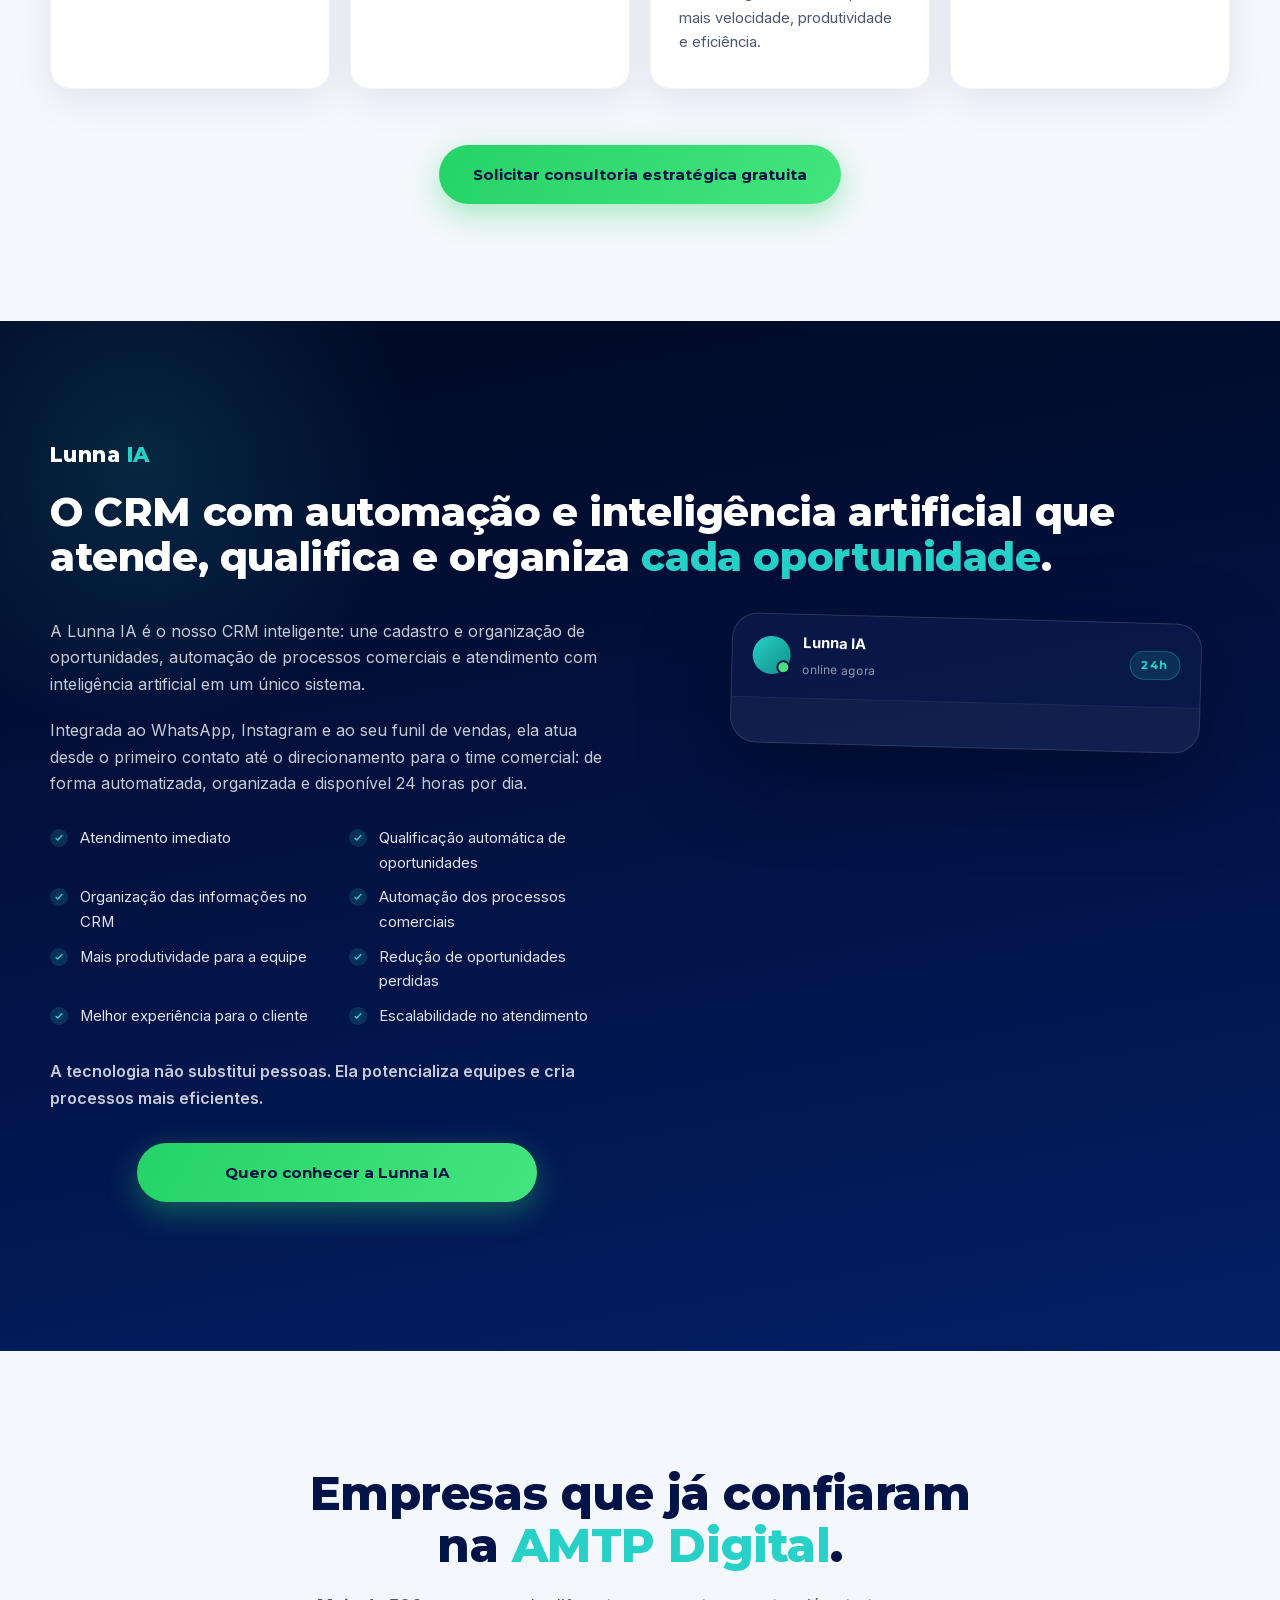
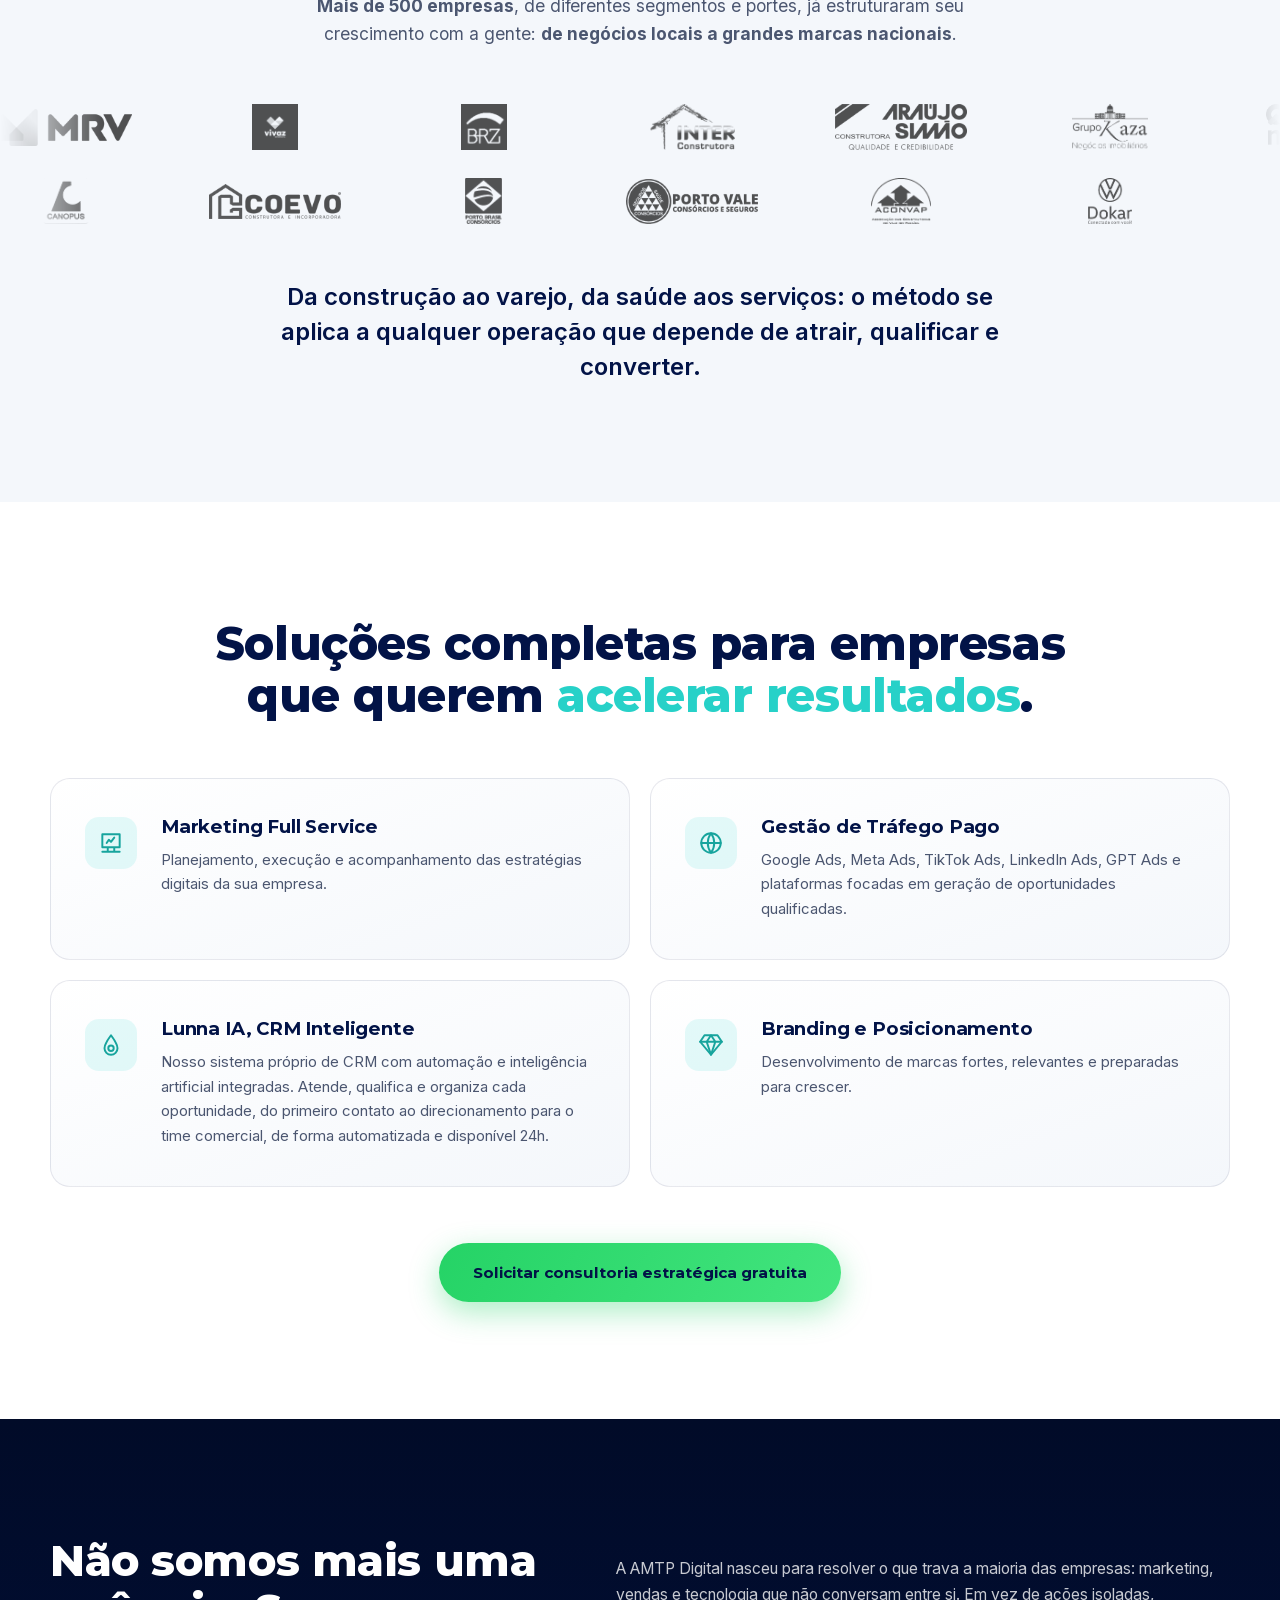
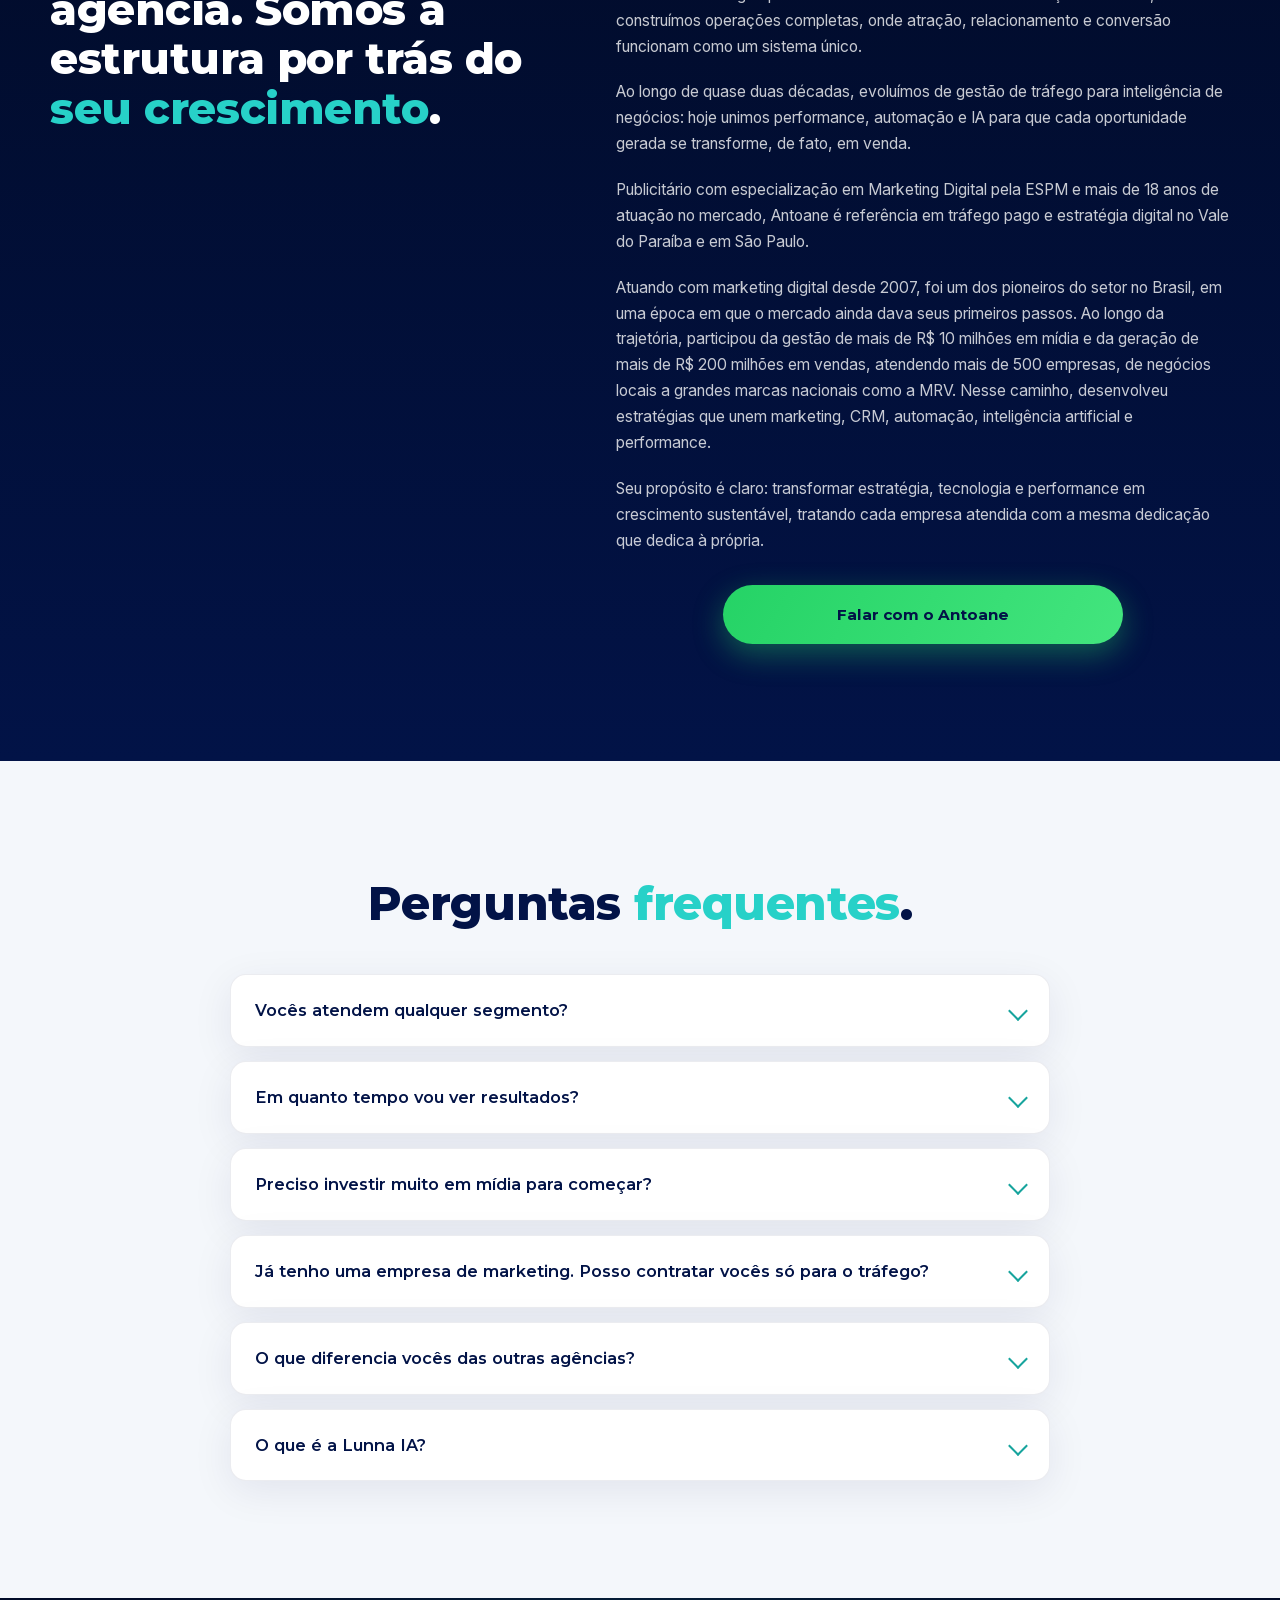
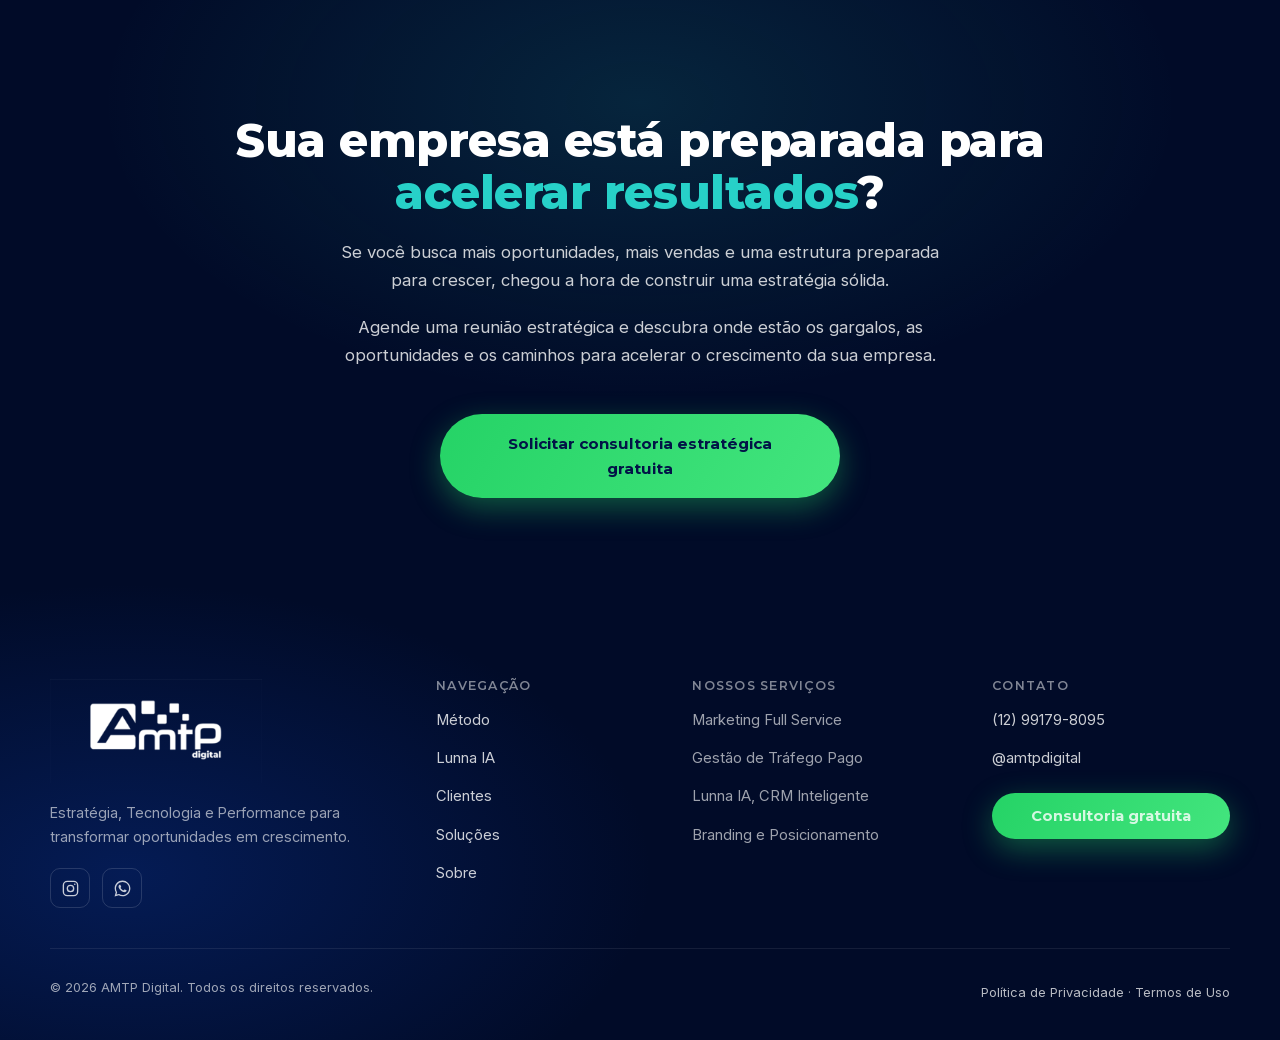
==== commit e7181c72: "feat: apply Antoane's review round Hero: swap the founder photo for a performance panel built in mar" ====
--- a/index.html
+++ b/index.html
@@ -75,8 +75,58 @@
         </div>
         <div class="hero__panel hero__fade">
           <div class="hero__figure">
-            <div class="hero__photo">
-              <img class="hero__person" src="assets/img/hero-antoane.webp" alt="Antoane, fundador da AMTP Digital, com o notebook em um escritório" width="900" height="1125" fetchpriority="high">
+            <div class="hero__photo" aria-hidden="true">
+              <div class="pnl">
+                <div class="pnl__top">
+                  <span class="pnl__title">Painel de performance</span>
+                  <span class="pnl__tab">30 dias</span>
+                </div>
+
+                <svg class="pnl__chart" viewBox="0 0 320 150" preserveAspectRatio="none" focusable="false">
+                  <defs>
+                    <linearGradient id="pnlFill" x1="0" y1="0" x2="0" y2="1">
+                      <stop offset="0%" stop-color="#27D1C8" stop-opacity=".42"/>
+                      <stop offset="100%" stop-color="#27D1C8" stop-opacity="0"/>
+                    </linearGradient>
+                  </defs>
+                  <g class="pnl__gridlines">
+                    <line x1="0" y1="30" x2="320" y2="30"/>
+                    <line x1="0" y1="70" x2="320" y2="70"/>
+                    <line x1="0" y1="110" x2="320" y2="110"/>
+                  </g>
+                  <path class="pnl__area" d="M0,126 L34,118 L68,122 L102,98 L136,104 L170,74 L204,80 L238,48 L272,40 L306,18 L320,14 L320,150 L0,150 Z" fill="url(#pnlFill)"/>
+                  <path class="pnl__line" d="M0,126 L34,118 L68,122 L102,98 L136,104 L170,74 L204,80 L238,48 L272,40 L306,18 L320,14"/>
+                  <circle class="pnl__pt" cx="306" cy="18" r="4.5"/>
+                </svg>
+
+                <div class="pnl__rows">
+                  <div class="pnl__row">
+                    <span class="pnl__k">Oportunidades</span>
+                    <span class="pnl__bar"><i style="--w:88%"></i></span>
+                    <span class="pnl__v">1.284</span>
+                  </div>
+                  <div class="pnl__row">
+                    <span class="pnl__k">Qualificadas</span>
+                    <span class="pnl__bar"><i style="--w:64%"></i></span>
+                    <span class="pnl__v">812</span>
+                  </div>
+                  <div class="pnl__row">
+                    <span class="pnl__k">Reuniões</span>
+                    <span class="pnl__bar"><i style="--w:41%"></i></span>
+                    <span class="pnl__v">327</span>
+                  </div>
+                  <div class="pnl__row">
+                    <span class="pnl__k">Vendas</span>
+                    <span class="pnl__bar pnl__bar--win"><i style="--w:26%"></i></span>
+                    <span class="pnl__v">198</span>
+                  </div>
+                </div>
+
+                <div class="pnl__foot">
+                  <span class="pnl__chip">Meta batida</span>
+                  <span class="pnl__foot-txt">automação ativa · dados em tempo real</span>
+                </div>
+              </div>
             </div>
 
             <!-- tags flutuantes de dados -->
@@ -297,6 +347,7 @@
             <img src="assets/logos/sorrix.webp" alt="Sorrix" height="52" loading="lazy" decoding="async" width="52">
             <img src="assets/logos/mq-hair.webp" alt="MQ Professional" height="52" loading="lazy" decoding="async" width="52">
             <img src="assets/logos/integra.webp" alt="Integra" height="40" loading="lazy" decoding="async" width="62">
+            <img src="assets/logos/emagrecentro.webp" alt="Emagrecentro" height="46" loading="lazy" decoding="async" width="132">
           </div>
           <div class="marquee__group" aria-hidden="true">
             <img src="assets/logos/canopus.webp" alt="" height="50" loading="lazy" decoding="async" width="52">
@@ -308,6 +359,7 @@
             <img src="assets/logos/sorrix.webp" alt="" height="52" loading="lazy" decoding="async" width="52">
             <img src="assets/logos/mq-hair.webp" alt="" height="52" loading="lazy" decoding="async" width="52">
             <img src="assets/logos/integra.webp" alt="" height="40" loading="lazy" decoding="async" width="62">
+            <img src="assets/logos/emagrecentro.webp" alt="" height="46" loading="lazy" decoding="async" width="132">
           </div>
         </div>
       </div>
@@ -367,15 +419,10 @@
     <!-- SOBRE -->
     <section class="section about" id="sobre">
       <div class="container about__wrap">
-        <div class="about__photo reveal">
-          <img src="assets/img/antoane.webp" alt="Antoane Marmo, fundador e diretor estratégico da AMTP Digital" width="900" height="1350" loading="lazy">
-          <div class="about__badge">
-            <strong>Antoane Marmo</strong>
-            <span>Fundador e Diretor Estratégico</span>
-          </div>
+        <div class="about__head">
+          <h2 class="reveal">Não somos mais uma agência. Somos a estrutura por trás do <em>seu crescimento</em>.</h2>
         </div>
         <div class="about__text">
-          <h2 class="reveal">Não somos mais uma agência. Somos a estrutura por trás do <em>seu crescimento</em>.</h2>
           <p class="reveal">A AMTP Digital nasceu para resolver o que trava a maioria das empresas: marketing, vendas e tecnologia que não conversam entre si. Em vez de ações isoladas, construímos operações completas, onde atração, relacionamento e conversão funcionam como um sistema único.</p>
           <p class="reveal">Ao longo de quase duas décadas, evoluímos de gestão de tráfego para inteligência de negócios: hoje unimos performance, automação e IA para que cada oportunidade gerada se transforme, de fato, em venda.</p>
           <p class="reveal">Publicitário com especialização em Marketing Digital pela ESPM e mais de 18 anos de atuação no mercado, Antoane é referência em tráfego pago e estratégia digital no Vale do Paraíba e em São Paulo.</p>
--- a/assets/css/style.css
+++ b/assets/css/style.css
@@ -50,7 +50,8 @@
   background: var(--white);
   line-height: 1.65;
   -webkit-font-smoothing: antialiased;
-  overflow-x: hidden;
+  overflow-x: hidden; /* fallback p/ browsers sem clip */
+  overflow-x: clip;   /* clip corta igual, mas NÃO vira scroll container: preserva position:sticky */
 }
 
 img { max-width: 100%; height: auto; display: block; }
@@ -104,8 +105,16 @@
 .btn--dark:hover { transform: translateY(-3px); box-shadow: 0 16px 40px rgba(37, 211, 102, .5); }
 .btn--nav { padding: 11px 22px; font-size: .82rem; background: var(--wa); color: var(--navy); }
 .btn--nav:hover { transform: translateY(-2px); box-shadow: var(--shadow-btn); }
-.btn--lg { padding: 17px 34px; font-size: .95rem; }
-.btn--xl { padding: 20px 42px; font-size: 1.05rem; }
+.btn--lg, .btn--xl { padding: 17px 34px; font-size: .95rem; }
+/* mesma largura em todos os CTAs de secao, pra nao variar de bloco pra bloco */
+.hero__cta .btn, .lunna__body .btn, .about__text .btn, .final .btn {
+  display: inline-flex;
+  align-items: center;
+  justify-content: center;
+  width: min(400px, 100%);
+  flex: 0 0 auto;
+  text-align: center;
+}
 
 /* ---------- Navbar ---------- */
 .nav {
@@ -129,7 +138,7 @@
   border: 1px solid rgba(255, 255, 255, .08);
   box-shadow: 0 12px 40px rgba(1, 8, 30, .35);
 }
-.nav__logo img { height: 60px; width: auto; }
+.nav__logo img { height: 82px; width: auto; }
 .nav__links {
   display: flex;
   gap: 26px;
@@ -336,6 +345,87 @@
   object-position: center;
   display: block;
 }
+
+/* ---------- Hero: painel de performance (substitui a foto) ---------- */
+.pnl {
+  width: 100%;
+  height: 100%;
+  display: flex;
+  flex-direction: column;
+  gap: clamp(10px, 2.2vh, 18px);
+  padding: clamp(16px, 2.4vw, 24px);
+  background:
+    radial-gradient(120% 80% at 80% 0%, rgba(39, 209, 200, .16), transparent 60%),
+    linear-gradient(165deg, #06205e 0%, #02123f 55%, #010b28 100%);
+}
+.pnl__top { display: flex; align-items: center; gap: 9px; justify-content: flex-end; }
+.pnl__live {
+  width: 8px; height: 8px; border-radius: 50%; flex: none;
+  background: var(--wa); box-shadow: 0 0 0 0 rgba(37, 211, 102, .55);
+  animation: pnlPulse 2.4s ease-out infinite;
+}
+@keyframes pnlPulse {
+  0% { box-shadow: 0 0 0 0 rgba(37, 211, 102, .5); }
+  70% { box-shadow: 0 0 0 9px rgba(37, 211, 102, 0); }
+  100% { box-shadow: 0 0 0 0 rgba(37, 211, 102, 0); }
+}
+.pnl__title {
+  font-family: var(--font-display); font-weight: 700;
+  font-size: clamp(.76rem, .62rem + .4vw, .9rem); color: #fff; letter-spacing: .01em;
+}
+.pnl__tab { font-size: .66rem; letter-spacing: .06em; text-transform: uppercase;
+  color: rgba(255, 255, 255, .72);
+  border: 1px solid rgba(255, 255, 255, .18); border-radius: 999px; padding: 4px 10px;
+}
+
+.pnl__chart { width: 100%; height: clamp(110px, 22vh, 168px); display: block; overflow: visible; }
+.pnl__gridlines line { stroke: rgba(255, 255, 255, .09); stroke-width: 1; }
+.pnl__line {
+  fill: none; stroke: var(--teal); stroke-width: 2.4;
+  stroke-linecap: round; stroke-linejoin: round;
+  stroke-dasharray: 460; stroke-dashoffset: 460;
+  animation: pnlDraw 2.2s cubic-bezier(.4, 0, .2, 1) .35s forwards;
+}
+.pnl__area { opacity: 0; animation: pnlFade .9s ease 1.9s forwards; }
+.pnl__pt {
+  fill: #fff; stroke: var(--teal); stroke-width: 3; opacity: 0;
+  animation: pnlFade .5s ease 2.3s forwards;
+}
+@keyframes pnlDraw { to { stroke-dashoffset: 0; } }
+@keyframes pnlFade { to { opacity: 1; } }
+
+.pnl__rows { display: flex; flex-direction: column; gap: clamp(8px, 1.6vh, 13px); }
+.pnl__row { display: grid; grid-template-columns: 1fr 34% auto; align-items: center; gap: 10px; }
+.pnl__k { font-size: clamp(.66rem, .58rem + .22vw, .78rem); color: rgba(255, 255, 255, .74); }
+.pnl__bar { height: 6px; border-radius: 999px; background: rgba(255, 255, 255, .1); overflow: hidden; }
+.pnl__bar i {
+  display: block; height: 100%; width: var(--w); border-radius: 999px;
+  background: linear-gradient(90deg, var(--teal-dark), var(--teal));
+  transform-origin: left; animation: pnlGrow 1.1s cubic-bezier(.3, 1, .4, 1) .6s backwards;
+}
+.pnl__bar--win i { background: linear-gradient(90deg, var(--teal), var(--wa)); }
+@keyframes pnlGrow { from { transform: scaleX(0); } }
+.pnl__v {
+  font-family: var(--font-display); font-weight: 700; color: #fff;
+  font-size: clamp(.7rem, .6rem + .28vw, .84rem); font-variant-numeric: tabular-nums;
+}
+
+.pnl__foot {
+  margin-top: auto; display: flex; align-items: center; gap: 9px; flex-wrap: wrap;
+  padding-top: clamp(8px, 1.6vh, 14px); border-top: 1px solid rgba(255, 255, 255, .1);
+}
+.pnl__chip {
+  font-size: .64rem; font-weight: 600; letter-spacing: .04em; text-transform: uppercase;
+  color: #04240f; background: var(--wa); border-radius: 999px; padding: 4px 9px;
+}
+.pnl__foot-txt { font-size: .64rem; color: rgba(255, 255, 255, .55); }
+
+@media (prefers-reduced-motion: reduce) {
+  .pnl__live { animation: none; }
+  .pnl__line { stroke-dashoffset: 0; animation: none; }
+  .pnl__area, .pnl__pt { opacity: 1; animation: none; }
+  .pnl__bar i { animation: none; }
+}
 /* base das tags: cartão branco flutuante */
 .tagf {
   position: absolute;
@@ -360,7 +450,7 @@
 }
 .tagf__dot { width: 8px; height: 8px; border-radius: 50%; background: var(--wa); box-shadow: 0 0 0 4px rgba(37, 211, 102, .25); }
 /* Retorno: cartão de destaque à esquerda */
-.tagf--result { top: 30%; left: -12%; padding-right: 16px; animation-delay: -2.4s; }
+.tagf--result { top: 24%; left: -12%; padding-right: 16px; animation-delay: -2.4s; }
 .tagf--result .tagf__value { color: var(--teal-deep); }
 .tagf__roi {
   display: inline-block; margin-top: 6px;
@@ -381,7 +471,7 @@
 }
 /* Defina seu objetivo: cartão à direita com chips */
 .tagf--goal {
-  top: 22%; right: -10%;
+  top: 11%; right: -10%;
   display: grid; gap: 6px; width: 178px;
   animation-delay: -4.8s;
 }
@@ -592,7 +682,7 @@
   grid-template-areas:
     "head head"
     "body visual";
-  column-gap: clamp(40px, 4.5vw, 72px);
+  column-gap: clamp(56px, 6vw, 96px);
   align-items: start;
   position: relative;
 }
@@ -609,6 +699,7 @@
 .lunna__brand span { color: var(--teal); }
 .lunna h2 { color: var(--white); font-size: clamp(1.6rem, 1rem + 2.2vw, 2.5rem); }
 .lunna__body > p { margin-top: 20px; color: rgba(255, 255, 255, .78); }
+.lunna__body > div:last-child { display: flex; justify-content: center; margin-top: 32px; }
 .lunna__body > p:first-child { margin-top: 0; }
 .lunna__benefits {
   list-style: none;
@@ -871,34 +962,21 @@
 .about { background: linear-gradient(180deg, var(--navy-deep), var(--navy)); color: var(--white); }
 .about__wrap {
   display: grid;
-  grid-template-columns: .8fr 1.2fr;
-  gap: clamp(40px, 5vw, 80px);
+  grid-template-columns: .9fr 1.1fr;
+  gap: clamp(36px, 5vw, 76px);
   align-items: start;
 }
-.about__photo { position: sticky; top: 110px; }
-.about__photo img {
-  width: 100%;
-  aspect-ratio: 3 / 4;
-  object-fit: cover;
-  object-position: center 16%;
-  border-radius: var(--radius-lg);
-  box-shadow: 0 30px 80px rgba(1, 8, 30, .55);
-}
-.about__badge {
-  position: relative;
-  margin: -46px 20px 0;
-  background: rgba(2, 15, 52, .9);
-  backdrop-filter: blur(10px);
-  -webkit-backdrop-filter: blur(10px);
-  border: 1px solid rgba(255, 255, 255, .12);
-  border-radius: 18px;
-  padding: 16px 22px;
-}
-.about__badge strong { display: block; font-family: var(--font-display); font-size: 1.02rem; }
-.about__badge span { font-size: .8rem; color: var(--teal); }
+/* título ocupa a coluna onde antes ficava a foto e acompanha a rolagem */
+.about__head { position: sticky; top: 120px; }
+.about__head h2 {
+  color: var(--white);
+  font-size: clamp(1.7rem, 1rem + 2.4vw, 2.7rem);
+  line-height: 1.14;
+}
 .about__text h2 { color: var(--white); }
 .about__text p { margin-top: 20px; color: rgba(255, 255, 255, .78); font-size: .98rem; }
 .about__text .btn { margin-top: 32px; }
+.about__text > div:last-child { display: flex; justify-content: center; }
 
 /* ---------- CTA final + Footer (fundo escuro contínuo) ---------- */
 .space-wrap {
@@ -934,7 +1012,7 @@
   padding-bottom: 40px;
   border-bottom: 1px solid rgba(255, 255, 255, .08);
 }
-.footer__brand img { height: 72px; width: auto; max-width: none; }
+.footer__brand img { height: 104px; width: auto; max-width: none; }
 .footer__brand p { margin-top: 18px; max-width: 320px; font-size: .9rem; color: rgba(255, 255, 255, .6); }
 .footer__social { display: flex; gap: 12px; margin-top: 20px; }
 .footer__social a {
@@ -968,7 +1046,18 @@
 }
 .footer__col a:hover { color: var(--teal); }
 .footer__col span { color: rgba(255, 255, 255, .62); }
-.footer__cta { margin-top: 12px; align-self: flex-start; }
+.footer__cta {
+  margin-top: 16px;
+  align-self: stretch;
+  display: inline-flex;
+  align-items: center;
+  justify-content: center;
+  width: 100%;
+  min-height: 46px;
+  padding: 12px 18px;
+  text-align: center;
+  white-space: nowrap;
+}
 .footer__legal {
   display: flex;
   justify-content: space-between;
@@ -1140,7 +1229,7 @@
     grid-template-columns: 1fr;
     grid-template-areas: "head" "visual" "body";
   }
-  .lunna__visual { min-height: 0; margin: 8px 0 4px; }
+  .lunna__visual { min-height: 0; margin: 8px 0 40px; }
   .chat { transform: none; }
   .chat:hover { transform: translateY(-6px); }
   /* No mobile o card fica acima do texto: encenar a conversa aqui empurraria
@@ -1148,8 +1237,8 @@
   .js .chat__msg { display: block; animation: none; }
   .js .chat__typing { display: none !important; }
   .js .chat__status { display: block; animation: none; }
-  .about__wrap { grid-template-columns: 1fr; }
-  .about__photo { position: static; max-width: 420px; }
+  .about__wrap { grid-template-columns: 1fr; gap: 22px; }
+  .about__head { position: static; }
 }
 
 @media (max-width: 980px) {
@@ -1177,7 +1266,17 @@
   .tagf--goal { top: 15%; right: -2%; width: 138px; gap: 4px; }
   .tagf--goal .tagf__chip { font-size: .66rem; padding: 5px 8px; }
   .tagf--invest { bottom: 8%; left: 0; padding: 7px 10px; }
+  /* no mobile a figura fica pequena demais para 4 cartoes + tabela:
+     o painel mantem grafico e rodape, as linhas saem */
+  .pnl__rows { display: none; }
+  .pnl__title { display: none; }  /* a tag 'Campanha ativa' ja encabeca no mobile */
+  .pnl__chart { height: clamp(150px, 30vh, 210px); }
+  .pnl { gap: 14px; }
   .tagf--invest .tagf__chart { height: 26px; }
+}
+
+@media (max-width: 1020px) {
+  .footer__inner { grid-template-columns: 1fr 1fr; gap: 36px; }
 }
 
 @media (max-width: 860px) {
@@ -1200,14 +1299,37 @@
   .challenge__grid { grid-template-columns: 1fr; gap: 10px; }
   .challenge__grid li { text-align: left; padding: 14px 16px; }
   .lunna__benefits { grid-template-columns: 1fr; }
-  .btn--lg { padding: 15px 26px; font-size: .88rem; }
-  .btn--xl { padding: 17px 30px; font-size: .92rem; }
+  .btn--lg, .btn--xl { padding: 15px 24px; font-size: .88rem; }
   .hero { padding-top: 130px; }
+
+  /* título do hero: fonte menor pra fechar em 4 linhas limpas no mobile
+     (Estratégia, Tecnologia / e Performance para / empresas / que querem crescer.) */
+  .hero__title { font-size: clamp(1.35rem, 5.9vw, 1.72rem); }
+
+  /* ---- sticky-stack: ao rolar, cada card sobe e gruda por cima do anterior ---- */
+  .pillars__grid, .solutions__grid { gap: 22px; }
+  .pillar, .solution {
+    position: sticky;
+    opacity: 1 !important;
+    transform: none !important;
+  }
+  /* top escalonado deixa aparecer uma faixinha do card de baixo (efeito baralho) */
+  .pillar:nth-child(1), .solution:nth-child(1) { top: 94px; }
+  .pillar:nth-child(2), .solution:nth-child(2) { top: 106px; }
+  .pillar:nth-child(3), .solution:nth-child(3) { top: 118px; }
+  .pillar:nth-child(4), .solution:nth-child(4) { top: 130px; }
+  /* sombra permanente (não só no hover) pra dar profundidade ao empilhamento */
+  .pillar  { box-shadow: 0 -5px 14px rgba(2, 19, 71, .05), 0 18px 40px -12px rgba(2, 19, 71, .24); }
+  .solution { box-shadow: 0 -5px 14px rgba(2, 19, 71, .04), 0 18px 40px -12px rgba(2, 19, 71, .20); }
+
   /* na tela estreita o texto ocupa o centro: os quadrados que caíam em cima
      dele saem, os das bordas ficam mais discretos */
   .px--2, .px--3, .px--6 { display: none; }
   .px { opacity: .3; }
   .px--1 { width: 24px; height: 24px; }
   .px--8 { width: 32px; height: 32px; }
-  .footer__inner { flex-direction: column; }
-}
+  .footer__inner { grid-template-columns: 1fr; gap: 32px; text-align: left; }
+  .footer__brand p { max-width: none; }
+  .footer__cta { width: min(340px, 100%); }
+  .footer__legal { flex-direction: column; align-items: flex-start; gap: 8px; }
+}
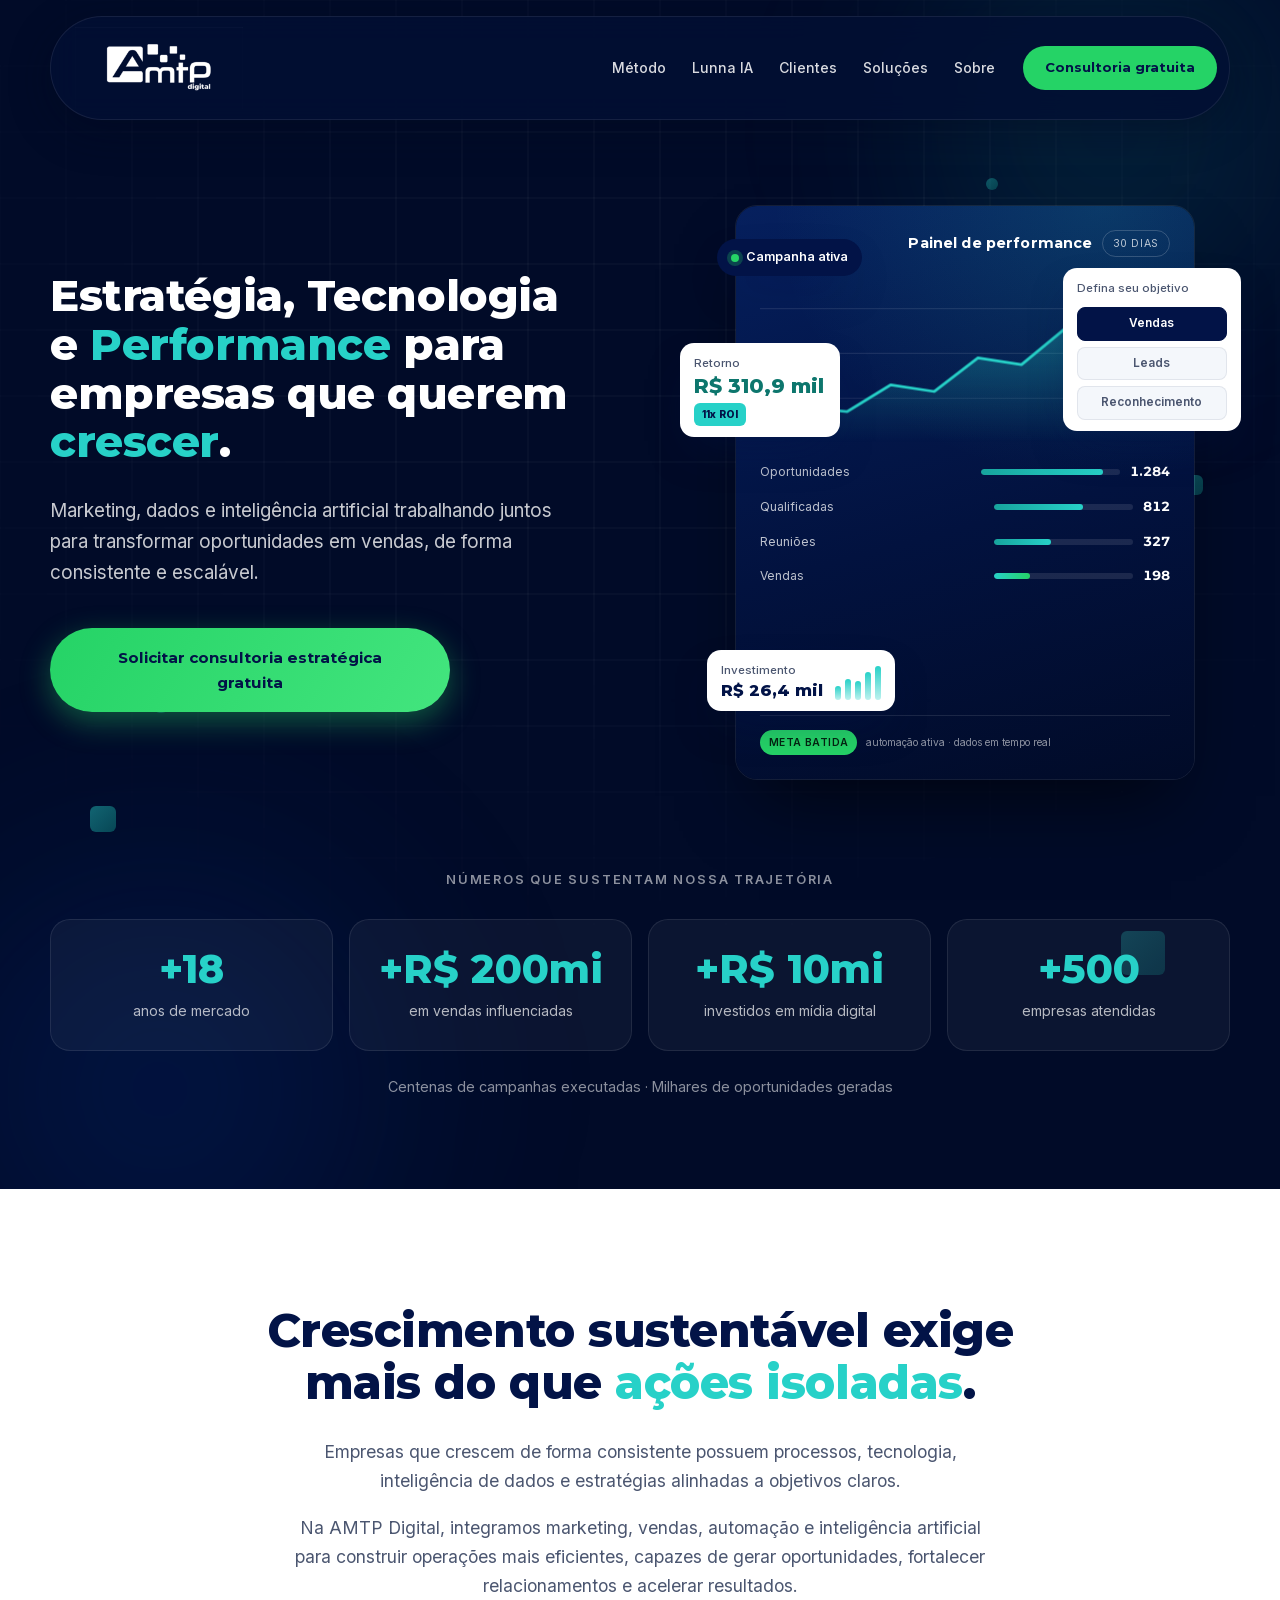
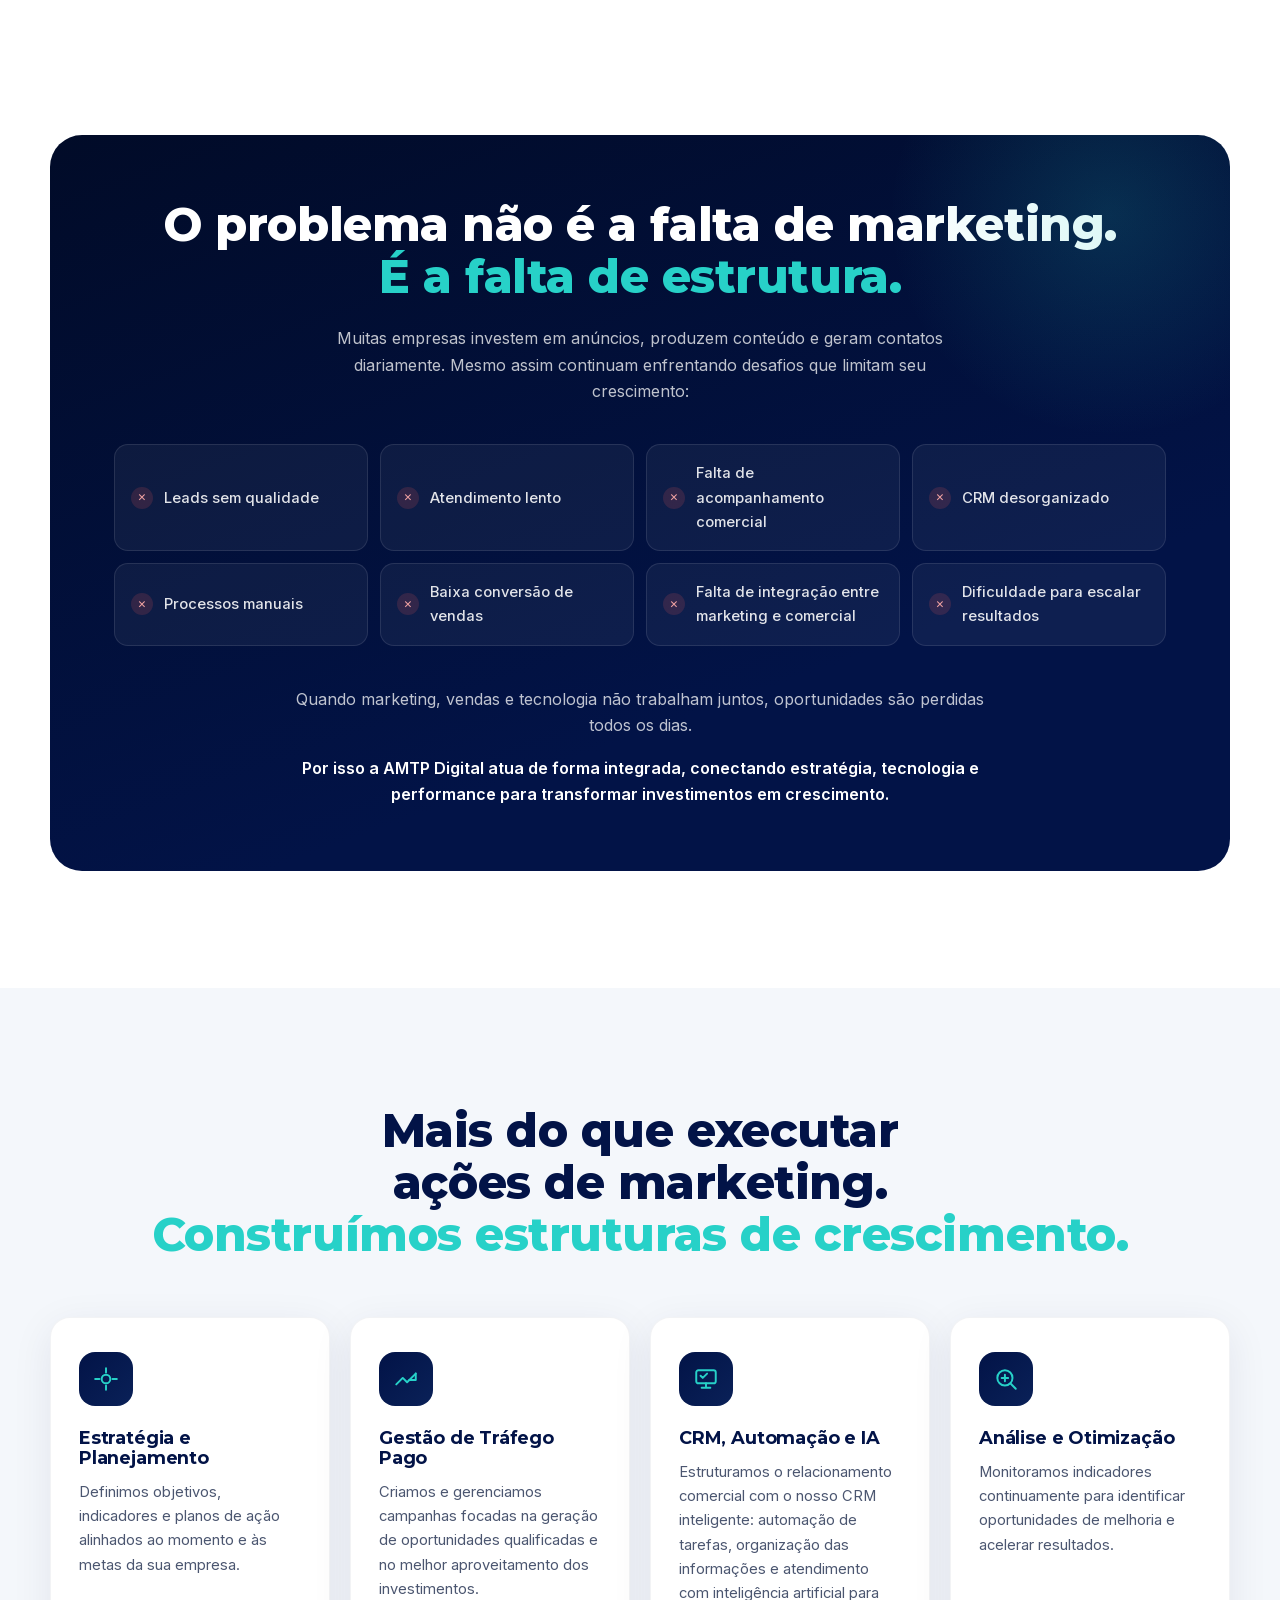
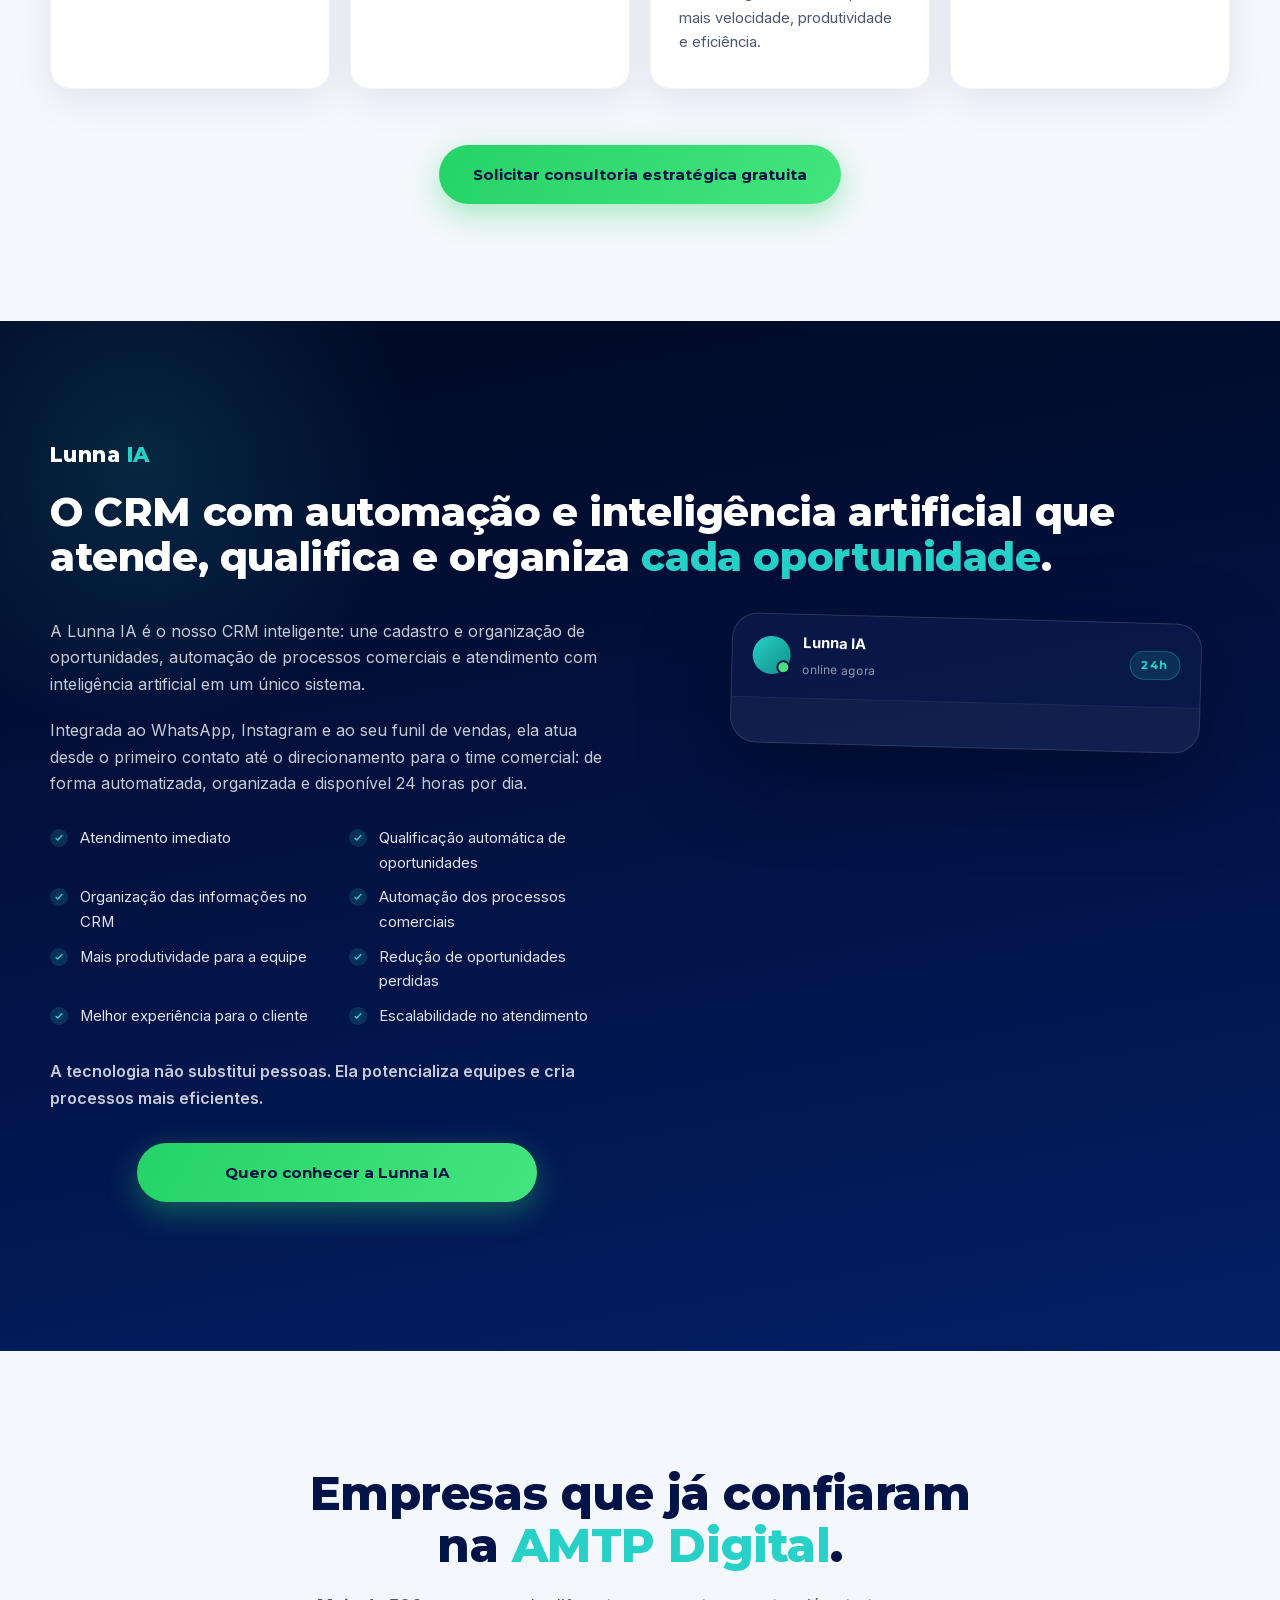
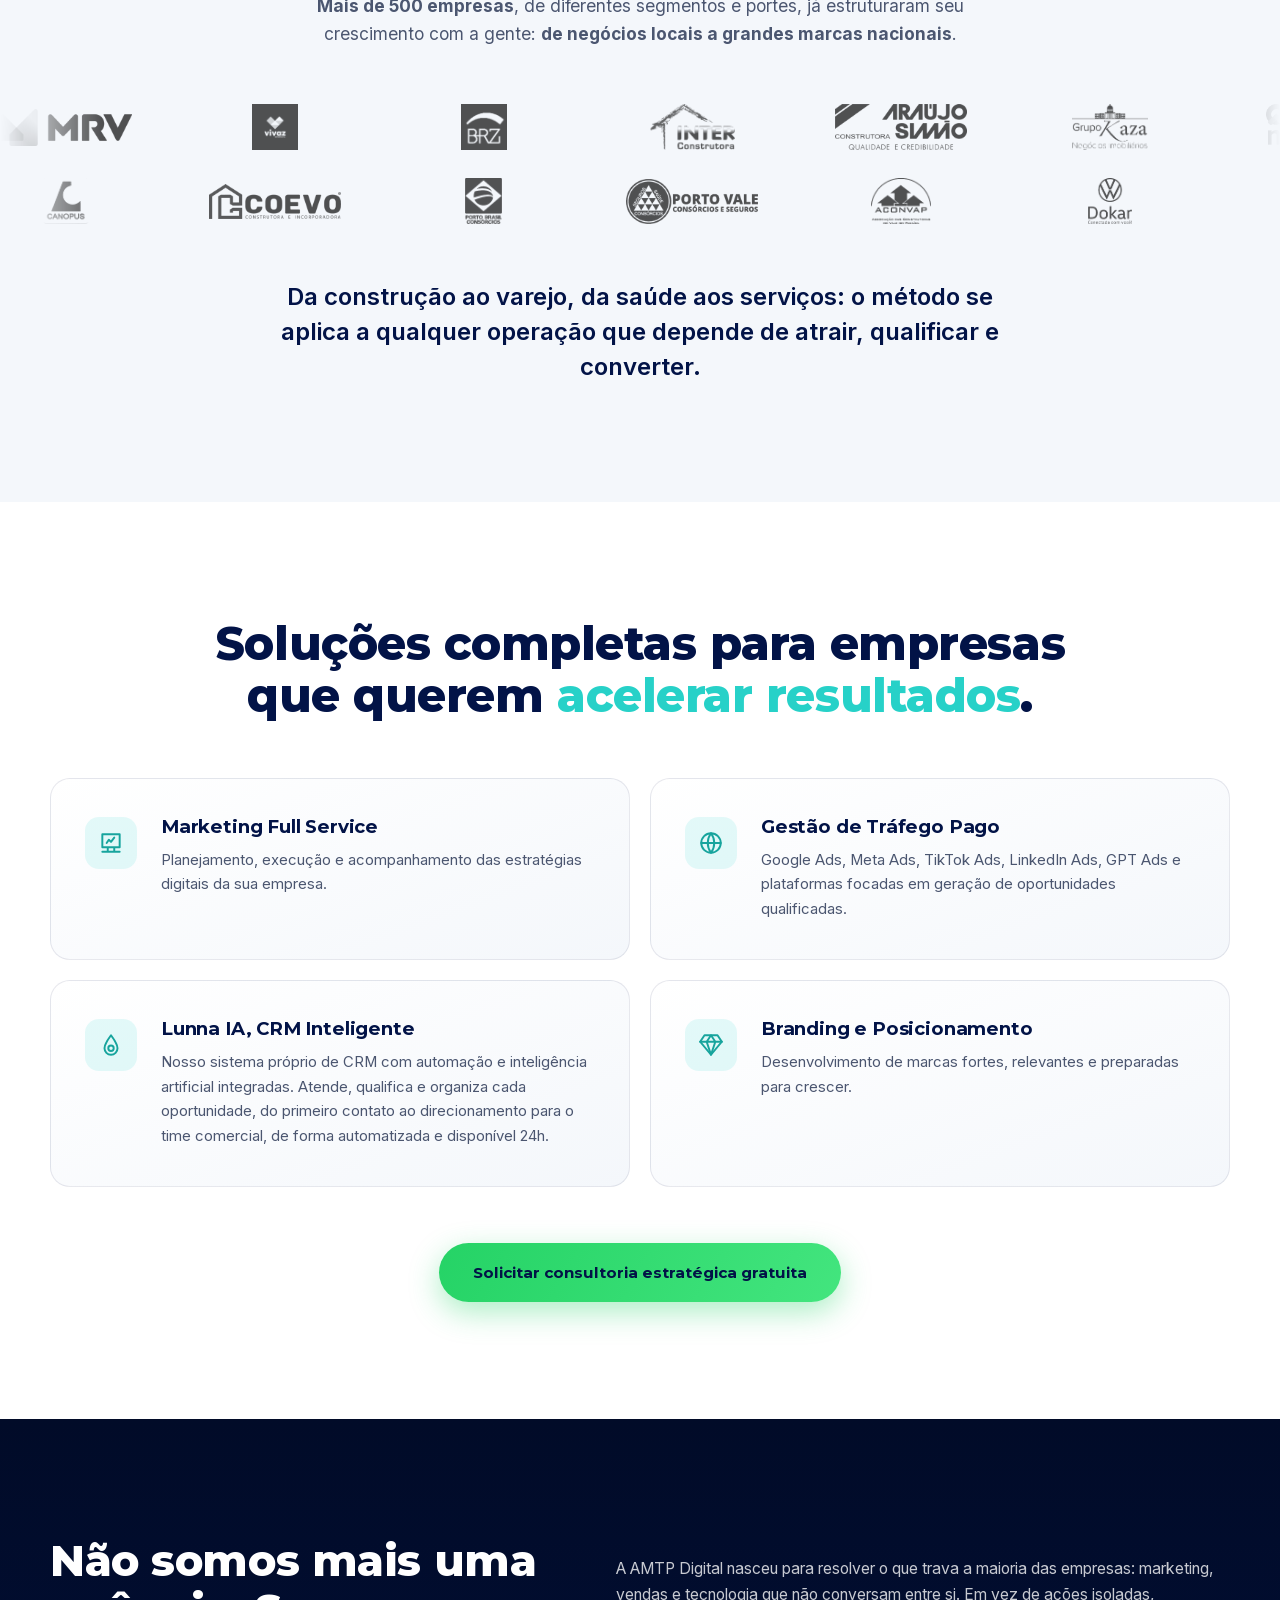
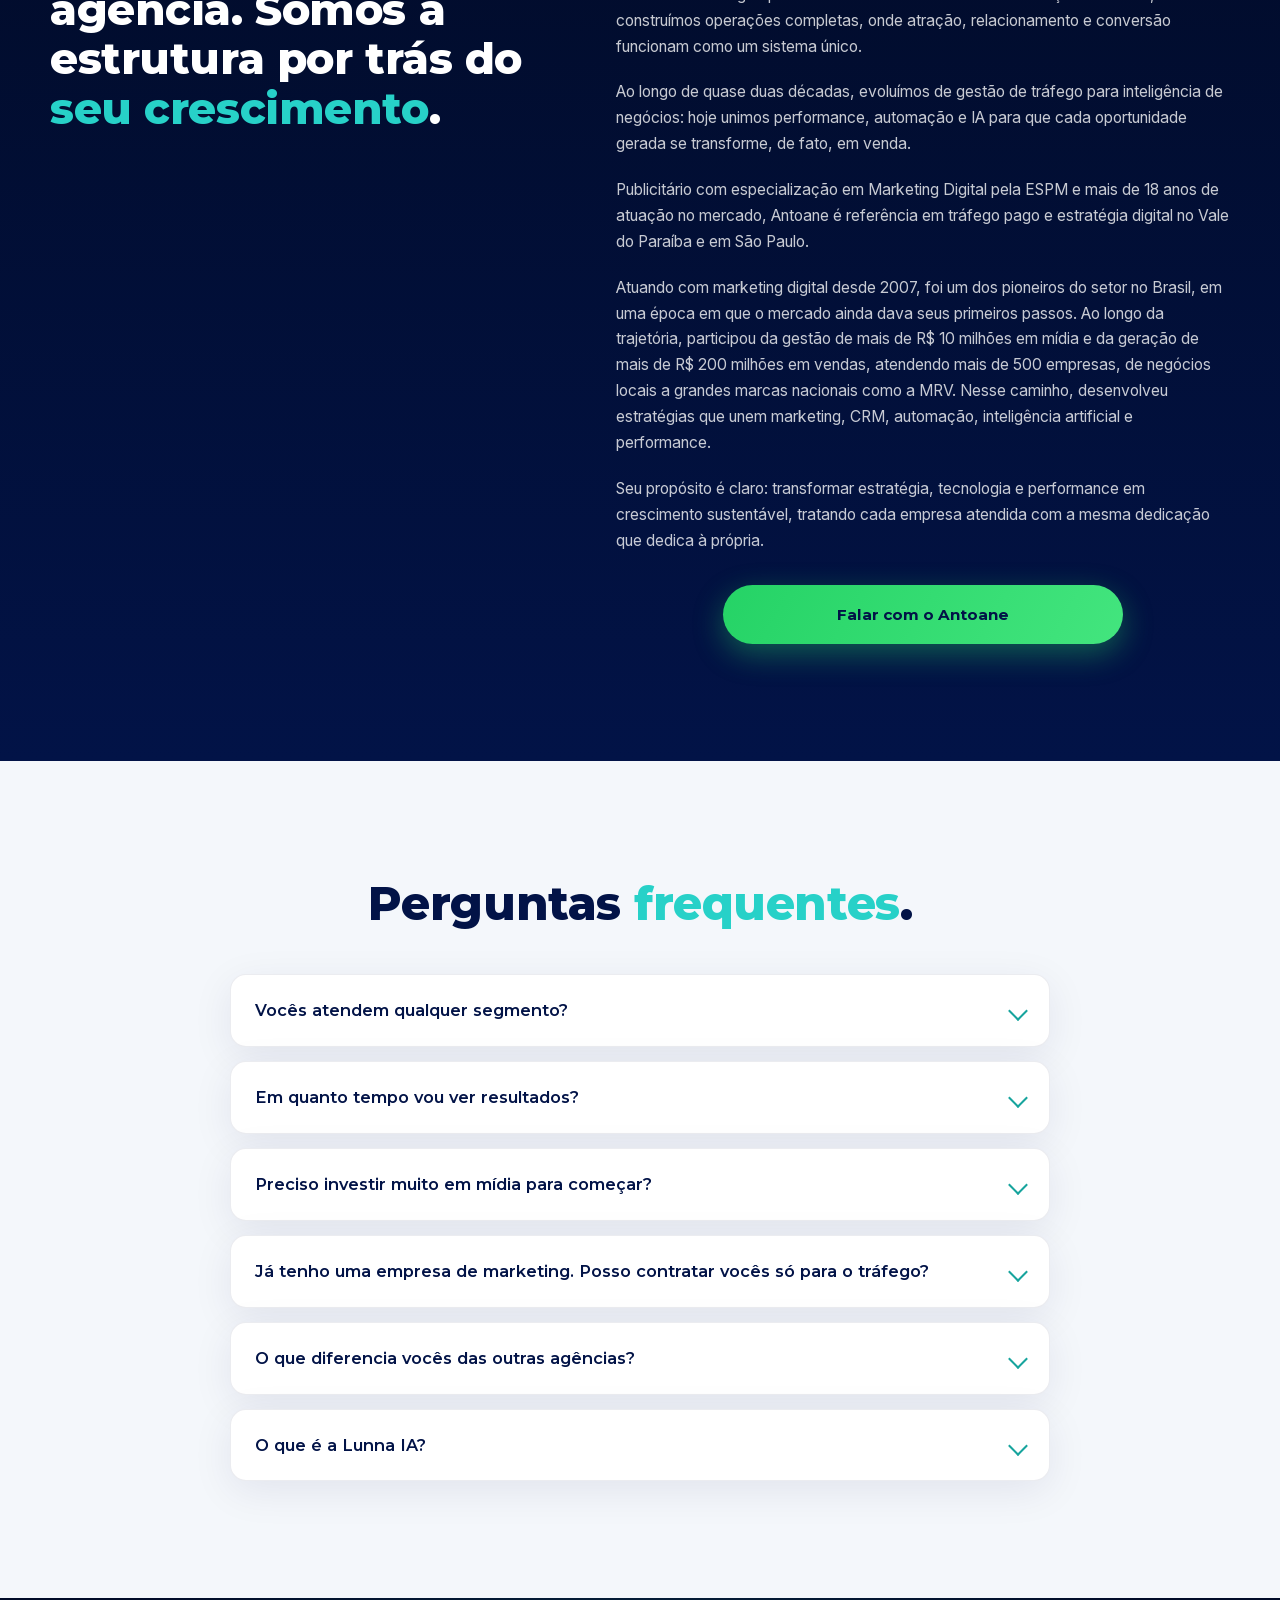
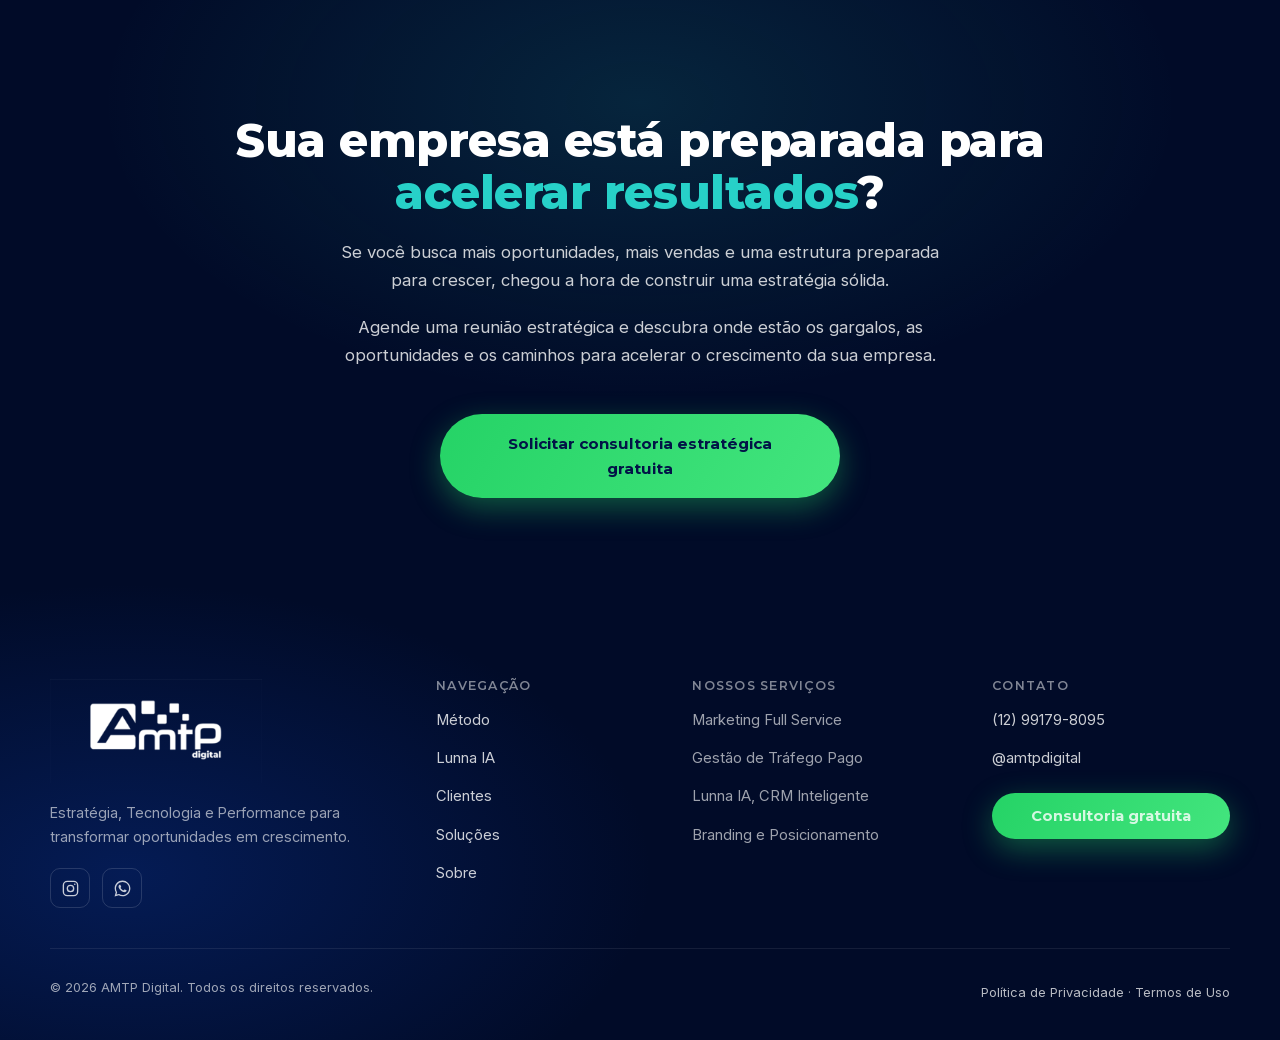
==== commit 19cdf3b5: "fix: hero headline breaks into four lines on every width The middle line was long enough to wrap on " ====
--- a/index.html
+++ b/index.html
@@ -65,8 +65,9 @@
         <div class="hero__copy">
           <h1 class="hero__title">
             <span class="line"><span>Estratégia, Tecnologia</span></span>
-            <span class="line"><span>e <em>Performance</em> para empresas</span></span>
-            <span class="line"><span>que querem <em>crescer</em>.</span></span>
+            <span class="line"><span>e <em>Performance</em> para</span></span>
+            <span class="line"><span>empresas que querem</span></span>
+            <span class="line"><span><em>crescer</em>.</span></span>
           </h1>
           <p class="hero__sub hero__fade">Marketing, dados e inteligência artificial trabalhando juntos para transformar oportunidades em vendas, de forma consistente e escalável.</p>
           <div class="hero__cta hero__fade">
--- a/assets/css/style.css
+++ b/assets/css/style.css
@@ -282,9 +282,12 @@
 }
 .hero__copy { text-align: left; }
 .hero__title {
-  font-size: clamp(1.95rem, .6rem + 3.4vw, 3.35rem);
+  font-size: clamp(1.7rem, .55rem + 2.7vw, 2.85rem);
   font-weight: 800;
-}
+  text-wrap: nowrap;
+}
+/* as quebras sao as do markup: sem isso o titulo vira 5 linhas em telas medias */
+.hero__title .line > span { white-space: nowrap; }
 /* Kinetic type: cada linha sobe de dentro da própria caixa.
    O padding/margin compensados evitam que o overflow corte descendentes (g, ç). */
 .hero__title .line {
@@ -312,6 +315,7 @@
 .is-ready .hero__title .line:nth-child(1) > span { transition-delay: .03s; }
 .is-ready .hero__title .line:nth-child(2) > span { transition-delay: .09s; }
 .is-ready .hero__title .line:nth-child(3) > span { transition-delay: .15s; }
+.is-ready .hero__title .line:nth-child(4) > span { transition-delay: .21s; }
 .is-ready .hero__sub { transition-delay: .17s; }
 .is-ready .hero__cta { transition-delay: .23s; }
 .hero__sub {
@@ -1304,7 +1308,8 @@
 
   /* título do hero: fonte menor pra fechar em 4 linhas limpas no mobile
      (Estratégia, Tecnologia / e Performance para / empresas / que querem crescer.) */
-  .hero__title { font-size: clamp(1.35rem, 5.9vw, 1.72rem); }
+  .hero__title { font-size: clamp(1.35rem, 5.9vw, 1.72rem); text-wrap: wrap; }
+  .hero__title .line > span { white-space: normal; }
 
   /* ---- sticky-stack: ao rolar, cada card sobe e gruda por cima do anterior ---- */
   .pillars__grid, .solutions__grid { gap: 22px; }
